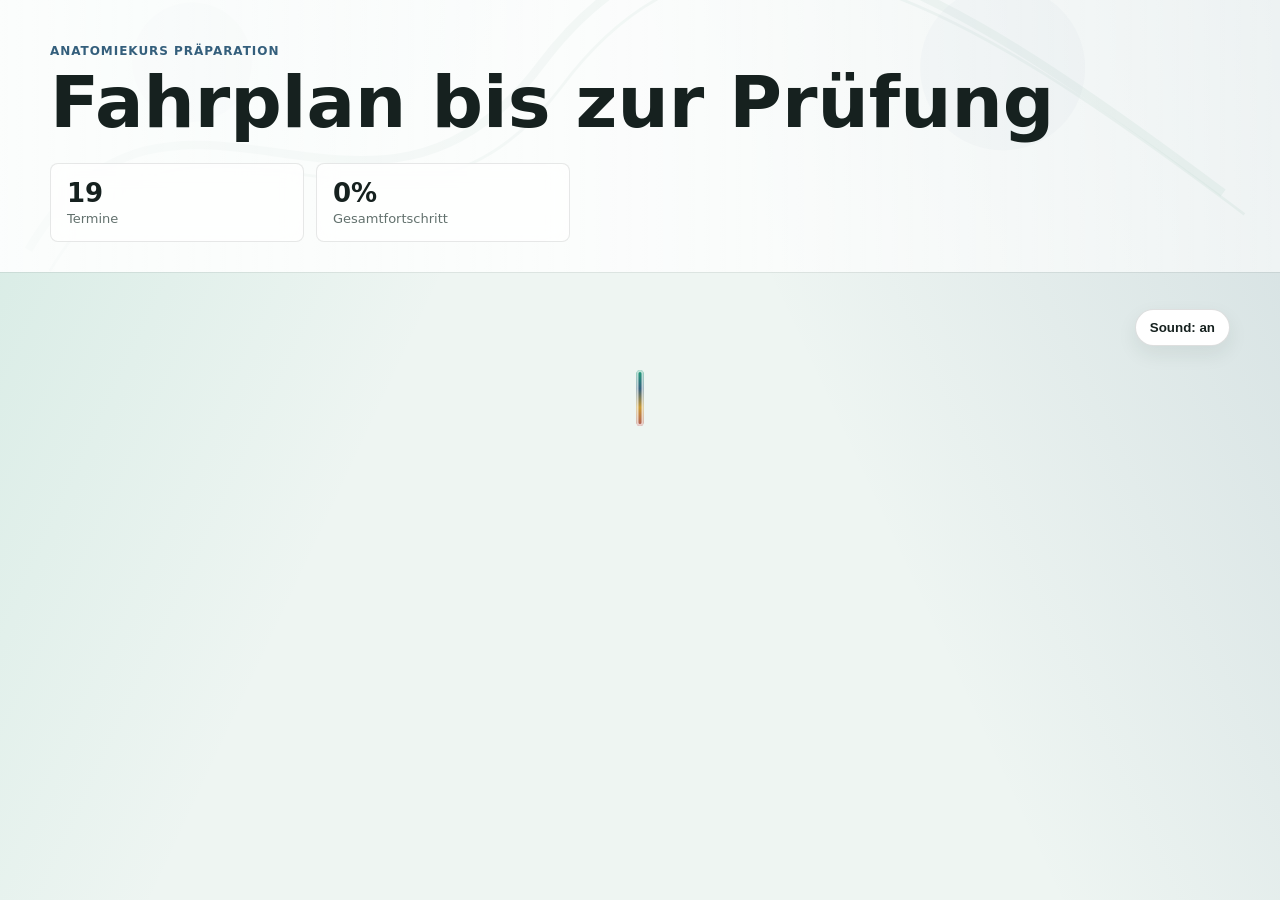
==== index.html @ c05c9cdc "Update index.html" ====
<!doctype html>
<html lang="de">
<head>
  <meta charset="utf-8">
  <meta name="viewport" content="width=device-width, initial-scale=1">
  <title>Anatomiekurs Präpmeister☠️ </title>
  <style>
    :root {
      --ink: #16211f;
      --muted: #62716d;
      --bg: #eef5f2;
      --panel: #ffffff;
      --line: #8fb8ab;
      --mint: #1f9f7a;
      --mint-2: #dff4ec;
      --blue: #345f7c;
      --gold: #c99a35;
      --red: #b15b55;
      --shadow: 0 22px 60px rgba(20, 45, 39, .16);
      --radius: 8px;
    }

    * { box-sizing: border-box; }
    body {
      margin: 0;
      font-family: Inter, ui-sans-serif, system-ui, -apple-system, BlinkMacSystemFont, "Segoe UI", sans-serif;
      color: var(--ink);
      background:
        linear-gradient(115deg, rgba(31,159,122,.12), transparent 34%),
        linear-gradient(245deg, rgba(52,95,124,.14), transparent 38%),
        var(--bg);
      min-height: 100vh;
    }

    .hero {
      position: relative;
      overflow: hidden;
      padding: 44px 20px 30px;
      border-bottom: 1px solid rgba(22,33,31,.08);
    }

    .hero::before {
      content: "";
      position: absolute;
      inset: 0;
      background:
        linear-gradient(90deg, rgba(255,255,255,.9), rgba(255,255,255,.58)),
        url("data:image/svg+xml,%3Csvg xmlns='http://www.w3.org/2000/svg' width='900' height='340' viewBox='0 0 900 340'%3E%3Cg fill='none' stroke='%238fb8ab' stroke-opacity='.38'%3E%3Cpath d='M20 250 C120 80 260 280 380 120 S660 60 860 210' stroke-width='6'/%3E%3Cpath d='M35 265 C135 95 275 295 395 135 S675 75 875 225' stroke-width='2'/%3E%3C/g%3E%3Cg fill='%23345f7c' fill-opacity='.08'%3E%3Ccircle cx='135' cy='118' r='42'/%3E%3Ccircle cx='705' cy='122' r='58'/%3E%3C/g%3E%3C/svg%3E") center/cover;
      z-index: -1;
    }

    .hero-inner, main { width: min(1180px, calc(100% - 34px)); margin: 0 auto; }
    .eyebrow { color: var(--blue); font-weight: 800; letter-spacing: .08em; text-transform: uppercase; font-size: 12px; }
    h1 { margin: 10px 0 10px; font-size: clamp(36px, 6vw, 72px); line-height: .96; letter-spacing: 0; }
    .subtitle { max-width: 760px; color: #42524e; font-size: 18px; line-height: 1.55; margin: 0; }

    .stats {
      display: grid;
      grid-template-columns: repeat(2, minmax(0, 1fr));
      gap: 12px;
      margin-top: 26px;
      max-width: 520px;
    }
    .stat {
      background: rgba(255,255,255,.72);
      border: 1px solid rgba(22,33,31,.1);
      padding: 14px 16px;
      border-radius: var(--radius);
      backdrop-filter: blur(10px);
    }
    .stat strong { display: block; font-size: 26px; }
    .stat span { color: var(--muted); font-size: 13px; }

    main { padding: 36px 0 80px; }
    .toolbar {
      display: flex;
      align-items: center;
      justify-content: flex-end;
      gap: 14px;
      margin-bottom: 24px;
    }
    .sound-toggle {
      border: 1px solid rgba(22,33,31,.14);
      background: #fff;
      color: var(--ink);
      border-radius: 999px;
      padding: 10px 14px;
      font-weight: 750;
      cursor: pointer;
      box-shadow: 0 8px 20px rgba(20,45,39,.08);
    }

    .timeline {
      position: relative;
      display: grid;
      grid-template-columns: 1fr 1fr;
      gap: 28px 76px;
      padding: 28px 0;
    }
    .timeline::before {
      content: "";
      position: absolute;
      top: 0;
      bottom: 0;
      left: 50%;
      width: 7px;
      transform: translateX(-50%);
      border-radius: 999px;
      background: linear-gradient(var(--mint), var(--blue), var(--gold), var(--red));
      box-shadow: inset 0 0 0 2px rgba(255,255,255,.7);
    }
    .card {
      position: relative;
      display: flex;
      flex-direction: column;
      border: 1px solid rgba(22,33,31,.1);
      background: rgba(255,255,255,.92);
      border-radius: var(--radius);
      padding: 18px;
      box-shadow: 0 14px 36px rgba(20,45,39,.1);
      cursor: pointer;
      transition: transform .25s ease, box-shadow .25s ease, border-color .25s ease;
      min-height: 184px;
      text-align: left;
      width: 100%;
      overflow-wrap: anywhere;
    }
    .card:nth-child(odd) { grid-column: 1; transform: translateY(8px); }
    .card:nth-child(even) { grid-column: 2; transform: translateY(36px); }
    .card:hover { transform: translateY(0) scale(1.015); box-shadow: var(--shadow); border-color: rgba(31,159,122,.45); }
    .card::after {
      content: "";
      position: absolute;
      top: 32px;
      width: 28px;
      height: 2px;
      background: rgba(22,33,31,.24);
    }
    .card:nth-child(odd)::after { right: -52px; }
    .card:nth-child(even)::after { left: -52px; }

    .progress-pill {
      position: absolute;
      top: -14px;
      right: 14px;
      background: #d9f7e8;
      color: #11684d;
      border: 1px solid rgba(31,159,122,.28);
      border-radius: 999px;
      padding: 7px 10px;
      font-size: 12px;
      font-weight: 850;
      box-shadow: 0 8px 22px rgba(31,159,122,.16);
    }
    .meta { display: flex; align-items: center; justify-content: space-between; gap: 10px; margin-bottom: 12px; }
    .badge {
      border-radius: 999px;
      padding: 6px 9px;
      font-size: 12px;
      font-weight: 850;
      background: var(--mint-2);
      color: #12684f;
    }
    .badge.Pruefung { background: #f7e5e2; color: #823d38; }
    .badge.Grundlagen { background: #e4edf4; color: #2c536d; }
    .date { color: var(--muted); font-weight: 750; font-size: 13px; text-align: right; }
    .card h3 { margin: 0 0 9px; font-size: 20px; line-height: 1.2; }
    .focus { color: #4d5d59; line-height: 1.45; margin: 0 0 14px; }
    .card .focus {
      display: -webkit-box;
      -webkit-line-clamp: 4;
      -webkit-box-orient: vertical;
      overflow: hidden;
    }
    .prep {
      border-left: 4px solid var(--gold);
      background: #fff8e8;
      padding: 10px 12px;
      border-radius: 0 var(--radius) var(--radius) 0;
      font-size: 14px;
      line-height: 1.4;
      margin-top: auto;
    }
    .card.Pruefung .prep { display: none; }
    .card.Pruefung { min-height: 140px; }

    .modal-backdrop {
      position: fixed;
      inset: 0;
      display: none;
      align-items: center;
      justify-content: center;
      padding: 18px;
      background: rgba(8, 18, 16, .52);
      backdrop-filter: blur(10px);
      z-index: 50;
    }
    .modal-backdrop.open { display: flex; }
    .modal {
      width: min(900px, 100%);
      max-height: min(86vh, 860px);
      overflow: auto;
      background: var(--panel);
      border-radius: 10px;
      box-shadow: 0 28px 90px rgba(0,0,0,.28);
      border: 1px solid rgba(255,255,255,.45);
      animation: rise .22s ease both;
    }
    @keyframes rise { from { opacity: 0; transform: translateY(12px) scale(.98); } to { opacity: 1; transform: none; } }
    .modal-head {
      position: sticky;
      top: 0;
      background: linear-gradient(135deg, #ffffff, #edf8f3);
      border-bottom: 1px solid rgba(22,33,31,.09);
      padding: 20px;
      z-index: 2;
    }
    .modal-title-row { display: flex; justify-content: space-between; align-items: flex-start; gap: 18px; }
    .modal h2 { margin: 6px 0 6px; font-size: 28px; }
    .close {
      border: 0;
      background: #17312b;
      color: #fff;
      border-radius: 999px;
      width: 38px;
      height: 38px;
      font-size: 24px;
      line-height: 1;
      cursor: pointer;
    }
    .bar { height: 10px; background: #dce8e3; border-radius: 999px; overflow: hidden; margin-top: 16px; }
    .bar > span { display: block; height: 100%; width: 0%; background: linear-gradient(90deg, var(--mint), #7bcf9a); transition: width .25s ease; }
    .modal-body { padding: 20px; display: grid; gap: 18px; }
    .section {
      border: 1px solid rgba(22,33,31,.09);
      border-radius: var(--radius);
      padding: 16px;
      background: #fff;
    }
    .section.highlight { background: #fff8e8; border-color: rgba(201,154,53,.34); }
    .section.exam-note { background: #f7e5e2; border-color: rgba(177,91,85,.28); }
    .section h3 { margin: 0 0 12px; font-size: 17px; }
    .todo { display: grid; gap: 10px; }
    label.check {
      display: grid;
      grid-template-columns: 22px 1fr;
      gap: 10px;
      align-items: start;
      line-height: 1.42;
      color: #2f3f3b;
    }
    input[type="checkbox"] { width: 18px; height: 18px; accent-color: var(--mint); margin-top: 2px; }
    label.check.done span { color: #7a8783; text-decoration: line-through; }

    .toast {
      position: fixed;
      left: 50%;
      bottom: 22px;
      transform: translateX(-50%) translateY(20px);
      opacity: 0;
      background: #17312b;
      color: #fff;
      padding: 12px 16px;
      border-radius: 999px;
      font-weight: 800;
      transition: opacity .2s ease, transform .2s ease;
      z-index: 80;
    }
    .toast.show { opacity: 1; transform: translateX(-50%); }

    @media (max-width: 780px) {
      .hero { padding: 30px 0 22px; }
      .hero-inner, main { width: min(100% - 24px, 1180px); }
      h1 { font-size: clamp(34px, 12vw, 48px); line-height: 1; }
      .stats { grid-template-columns: 1fr 1fr; gap: 8px; }
      .stat { padding: 12px; }
      .stat strong { font-size: 22px; }
      main { padding: 24px 0 56px; }
      .timeline { grid-template-columns: 1fr; gap: 16px; padding-left: 18px; }
      .timeline::before { left: 0; transform: none; }
      .card, .card:nth-child(odd), .card:nth-child(even) { grid-column: 1; transform: none; min-height: 0; padding: 16px; }
      .card:hover { transform: none; }
      .card::after { left: -25px !important; right: auto !important; width: 18px; }
      .meta { align-items: flex-start; }
      .badge { font-size: 11px; }
      .date { font-size: 12px; max-width: 132px; }
      .card h3 { font-size: 18px; }
      .focus, .prep { font-size: 14px; }
      .toolbar { align-items: flex-start; flex-direction: column; }
      .sound-toggle { align-self: flex-end; }
      .modal-backdrop { align-items: flex-end; padding: 0; }
      .modal { width: 100%; max-height: 92vh; border-radius: 12px 12px 0 0; }
      .modal-head { padding: 16px; }
      .modal h2 { font-size: 22px; }
      .modal-body { padding: 14px; }
      .section { padding: 14px; }
    }
    @media (max-width: 420px) {
      .stats { grid-template-columns: 1fr; }
      .progress-pill { top: -12px; right: 10px; }
    }
  </style>
</head>
<body>
  <header class="hero">
    <div class="hero-inner">
      <div class="eyebrow">Anatomiekurs Präparation</div>
      <h1>Fahrplan bis zur Prüfung</h1>
      <div class="stats">
        <div class="stat"><strong id="statSessions">19</strong><span>Termine</span></div>
        <div class="stat"><strong id="statProgress">0%</strong><span>Gesamtfortschritt</span></div>
      </div>
    </div>
  </header>

  <main>
    <div class="toolbar">
      <button class="sound-toggle" id="soundToggle" type="button">Sound: an</button>
    </div>
    <section class="timeline" id="timeline" aria-label="Präparationstermine"></section>
  </main>

  <div class="modal-backdrop" id="modalBackdrop" role="dialog" aria-modal="true" aria-labelledby="modalTitle">
    <article class="modal">
      <div class="modal-head">
        <div class="modal-title-row">
          <div>
            <div class="eyebrow" id="modalDate"></div>
            <h2 id="modalTitle"></h2>
            <p class="subtitle" id="modalFocus"></p>
          </div>
          <button class="close" id="closeModal" type="button" aria-label="Schließen">×</button>
        </div>
        <div class="bar" aria-label="Fortschritt"><span id="modalBar"></span></div>
      </div>
      <div class="modal-body" id="modalBody"></div>
    </article>
  </div>
  <div class="toast" id="toast">Fortschritt gespeichert</div>

  <script>
    const sessions = [
  {
    "id": "p1",
    "code": "P1",
    "date": "06.05.2026",
    "time": "",
    "topic": "Rueckblick: Einfuehrung, Knochen, Feuchtpraeparate",
    "kind": "Grundlagen",
    "focus": "P1 ist bereits gelaufen. Es wurden Grundlagen zu Anatomie, Terminologie, Knochen, Gelenktypen und Feuchtpraeparaten besprochen.",
    "prep": "Rueckblick: keine neuen Aufgaben fuer P1.",
    "research": [
      "In P1 wurden eine erste Einfuehrung in die Anatomie und anatomische Terminologie gegeben.",
      "Besprochen wurden Grundlagen zu Knochen, Gelenktypen und Feuchtpraeparaten.",
      "Ausserdem wurde in die Terminologie der Knochen eingefuehrt."
    ],
    "presentations": [
      "Keine neuen Vorbereitungsaufgaben: P1 dient nur als Rueckblick auf bereits besprochene Inhalte."
    ]
  },
  {
    "id": "p2",
    "code": "P2",
    "date": "13.05.2026",
    "time": "",
    "topic": "Terminologie, Knochen, Feuchtpraeparate",
    "kind": "Grundlagen",
    "focus": "Zentral ist die anatomische Terminologie als Arbeitssprache; daran werden Knochen, Knochenpunkte und Feuchtpraeparate erneut besprochen.",
    "prep": "In der Stunde besprechen: Arbeitsblatt aus der WhatsApp-Gruppe mit Schwerpunkt Terminologie.",
    "research": [
      "Arbeitsblatt aus der WhatsApp-Gruppe durcharbeiten und offene Terminologiefragen fuer die Stunde markieren.",
      "Wiederholen Sie die wichtigsten Lage- und Richtungsbezeichnungen: anterior/posterior, ventral/dorsal, medial/lateral, proximal/distal, kranial/kaudal, superficial/profund.",
      "Ordnen Sie Hauptebenen, Bewegungsachsen und typische Bewegungsbegriffe und formulieren Sie jeweils ein Beispiel am Koerper oder Praeparat.",
      "Erarbeiten Sie eine kurze Systematik, wie man eine unbekannte anatomische Struktur beschreibt: Name, Lage, Nachbarschaft, Funktion, Innervation, Gefaessversorgung."
    ],
    "presentations": [
      "Arbeitsblatt aus der WhatsApp-Gruppe in der Stunde besprechen: Begriffe klaeren, Beispiele sammeln, Unsicherheiten notieren.",
      "Eine unbekannte Struktur nach einem festen Schema terminologisch beschreiben.",
      "Kurzer Umgang mit Feuchtpraeparaten: Was sieht man direkt, was erschliesst man? (gemeinsam mit Tutor besprochen)"
    ]
  },
  {
    "id": "p3",
    "code": "P3",
    "date": "20.05.2026",
    "time": "",
    "topic": "Osteologie, Ossifikation, Gelenke",
    "kind": "Grundlagen",
    "focus": "Vertiefung der Osteologie und sinnvoller Uebergang zu Gelenken, Achsen, Bewegungen und ersten Muskelbegriffen.",
    "prep": "Eine Gelenkart mit Achsen und Bewegungen vorstellen.",
    "research": [
      "Beschreiben Sie den Aufbau eines Roehrenknochens mit Diaphyse, Metaphyse, Epiphyse, Kompakta, Spongiosa, Periost und Markraum.",
      "Vergleichen Sie Ersatzknochen und Deckknochen sowie enchondrale und desmale Ossifikation in Grundzuegen, stellen sie diese vor.",
      "Ordnen Sie Knorpeltypen, Gelenkknorpel und Knochenwachstum knapp ein,stellen sie diese vor.",
      "Wiederholen Sie Synarthrosen und Diarthrosen und grenzen Sie beide sauber voneinander ab.",
      "Erstellen Sie eine kurze Uebersicht der Gelenkarten mit Achsen, Freiheitsgraden und typischen Bewegungen.",
      "Beriten Sie ein Gelenk ihrer Wahl vor (echten Gelenk) : Notizen->  Gelenkflaechen, Art, Freiheitsgrade,Bewegungsmöglichkeiten, Gelenkknorpel, Kapsel, Baender, Hilfseinrichtungen...", 
    "presentations": [
     
     
      "Aufbau eines Roehrenknochens mit Kompakta, Spongiosa, Periost und Markraum erklaeren.",
      "Ersatzknochen, Deckknochen, enchondrale und desmale Ossifikation in Grundzuegen voneinander abgrenzen.",
      "Wichtige tastbare Knochenpunkte als Orientierungspunkte vorstellen (am Skelett zeigen, gegenseitige Vorstellung).",
      "Schema zur Muskelbeschreibung anwenden: Ursprung, Ansatz, Innervation, Funktion auf ihren muskel der wahl vorstellen ( Biceps , Pectoralis Major oder Levator Scapule )",
      "Hilfseinrichtungen von Sehnen und Muskeln an Beispielen erklaeren (in partnerarbeit wenn Skelett geeignet)."
       "Erarbeiten Sie die Begriffe Ursprung, Ansatz, Innervation, Funktion, Synergist und Antagonist anhand einer muskelgruppe ihrer wahl , und stellen sie diese einer anderen person vor",
      "Partnerübung Knochenanalyse: Ein Paar stellt einen ausgewaehlten Knochen am Skelett vor und zeigt Form, Abschnitte, Gelenkflaechen, tastbare Punkte und funktionelle Bedeutung.",
"Gelenk-Steckbrief in Partnerarbeit zu vortrag vorberiten: Gelenkflaechen, Gelenkart, Achsen, Freiheitsgrade, Bewegungen, Kapsel, Baender und Hilfseinrichtungen.",
"Bewegungsdemo am Partner: Ein Paar demonstriert an einem Gelenk die moeglichen Bewegungen und benennt jeweils Achse, Ebene und Bewegungsrichtung.",
      "Vrotrag: Ein Paar demonstriert ein Gelenk so wie sie es als Vortrag vorberitet haben.",
"Palpationsrunde Knochenpunkte: Studierende zeigen sich gegenseitig tastbare Knochenpunkte und nennen deren anatomische oder funktionelle Bedeutung.",
"Pruefer-Pruefling-Rolle: Eine Person fragt einen Knochen mit Knochenpunkten oder ein Gelenk mit Funktion und detaills ab, die andere antwortet strukturiert; danach Rollenwechsel.",
      "Klaeren Sie Hilfseinrichtungen von Muskeln und Sehnen: Sehne, Aponeurose, Retinaculum, Schleimbeutel, Sehnenscheide, Sesambein. - erarbeiten sie ein schaubild.",
            "(Gemeinsam als Gruppe) Schauen Sie sich Feuchtpraeparate an (Arm & Bein) , überlegen sie sich welche Strukturen sicher erkennbar sind und welche nur ueber Nachbarschaften erschlossen werden koennen.",
    ],
    ]
  },
  {
    "id": "p4",
    "code": "P4",
    "date": "08.06.2026",
    "time": "Montag, 08.06.2026, 16:00-18:00 Uhr",
    "topic": "Leicheninspektion, Beginn Hautpraeparation",
    "kind": "Praeparation",
    "focus": "Erste Orientierung am Koerperspender, Schichtenprinzip und Beginn der Hautpraeparation.",
    "prep": "Schichtenprinzip der Hautpraeparation vorstellen (am Koerperspender zeigen, wenn Praeparationsstand geeignet).",
    "research": [
      "Bereiten Sie eine respektvolle und strukturierte Leicheninspektion vor: Koerperregion, Lage, Seite, Oberflaechenmerkmale.",
      "Wiederholen Sie die Schichten von oberflaechlich nach tief: Haut, Subkutis, oberflaechliche Faszie, tiefe Faszie, Muskeln.",
      "Erarbeiten Sie, welche Strukturen bei der Hautpraeparation besonders geschont werden sollen: Hautnerven, oberflaechliche Venen, Lymphbahnen.",
      "Ordnen Sie Dermatome und wichtige Kenndermatome als Verbindung zwischen Oberflaeche und Nervensystem ein.",
      "Formulieren Sie, wie man einen Befund am Praeparat knapp und sauber beschreibt."
    ],
    "presentations": [
      "Schichtenprinzip der Hautpraeparation vorstellen (am Koerperspender zeigen, wenn Praeparationsstand geeignet).",
      "Epifasziale Leitungsbahnen: Was muss man suchen und schonen?",
      "Dermatom-Konzept kurz erklaeren."
    ]
  },
  {
    "id": "p5",
    "code": "P5",
    "date": "10.06.2026",
    "time": "",
    "topic": "Stamm: Ruecken, Brustwand, Bauchwand",
    "kind": "Praeparation",
    "focus": "Stammregionen schichtweise verstehen: Ruecken, Thoraxwand, Bauchwand und Mamma.",
    "prep": "Spinalnerv und Dermatome am Stamm erklaeren.",
    "research": [
      "Wiederholen Sie den Aufbau der Wirbelsaeule, die wichtigsten Baender und die Kopfgelenke.",
      "Erarbeiten Sie die autochthone Rueckenmuskulatur in Grundzuegen und grenzen Sie sie von eingewanderten Muskeln ab.",
      "Beschreiben Sie einen Spinalnerv mit Wurzel, Spinalganglion, Ramus dorsalis, Ramus ventralis und Dermatombezug.",
      "Ordnen Sie Thoraxwand, Interkostalraeume, A. und V. thoracica interna sowie Interkostalnerven ein.",
      "Bereiten Sie Bauchwand, Rectusscheide, Leistenkanal, Lymphabfluss und Mamma makroskopisch vor."
    ],
    "presentations": [
      "Spinalnerv und Dermatome am Stamm erklaeren.",
      "Schichten der Bauchwand und Rectusscheide vorstellen (am Koerperspender zeigen, wenn Praeparationsstand geeignet).",
      "Mamma: Blutversorgung und Lymphabfluss kurz vorstellen."
    ]
  },
  {
    "id": "p6",
    "code": "P6",
    "date": "15.06.2026",
    "time": "",
    "topic": "Hals I: Faszien und Orientierung",
    "kind": "Praeparation",
    "focus": "Topographische Halsorientierung, Faszienraeume und sichere Praeparationslogik.",
    "prep": "Fascia cervicalis und Halsraeume erklaeren.",
    "research": [
      "Teilen Sie den Hals grob in Regionen und Dreiecke ein und nutzen Sie den M. sternocleidomastoideus als Leitstruktur.",
      "Erarbeiten Sie die Fascia cervicalis mit Lamina superficialis, praetrachealis und praevertebralis.",
      "Beschreiben Sie die Vagina carotica und ihren Inhalt.",
      "Ordnen Sie infrahyale Muskulatur, tiefe Halsmuskeln und Skalenusgruppe topographisch ein.",
      "Klaeren Sie, welche Strukturen bei der Halspräparation besonders gefaehrdet oder schwer zu finden sind."
    ],
    "presentations": [
      "Fascia cervicalis und Halsraeume erklaeren.",
      "M. sternocleidomastoideus als topographische Leitstruktur vorstellen (am Koerperspender zeigen, wenn Praeparationsstand geeignet).",
      "Vagina carotica: Inhalt und Lagebeziehungen vorstellen."
    ]
  },
  {
    "id": "p7",
    "code": "P7",
    "date": "16.06.2026",
    "time": "",
    "topic": "Hals II: Muskeln und Nerven",
    "kind": "Praeparation",
    "focus": "Halsmuskeln immer mit Innervation, Funktion und topographischer Lage lernen.",
    "prep": "Plexus cervicalis mit wichtigsten Aesten vorstellen.",
    "research": [
      "Ordnen Sie die infrahyalen Muskeln mit Funktion und Innervation.",
      "Wiederholen Sie Mm. scaleni, Mm. longus colli/capitis und die kurzen vorderen Kopfmuskeln.",
      "Erarbeiten Sie N. accessorius mit Bezug zu M. sternocleidomastoideus und M. trapezius.",
      "Beschreiben Sie den Plexus cervicalis mit Hautnerven, Muskelästen, Ansa cervicalis und N. phrenicus.",
      "Klaeren Sie die Verbindung von N. hypoglossus zur Ansa cervicalis und den Ast zum M. thyrohyoideus."
    ],
    "presentations": [
      "Plexus cervicalis mit wichtigsten Aesten vorstellen.",
      "Ansa cervicalis und infrahyale Muskulatur erklaeren (am Koerperspender zeigen, wenn Praeparationsstand geeignet).",
      "N. accessorius und seine Zielmuskeln kurz darstellen."
    ]
  },
  {
    "id": "p8",
    "code": "P8",
    "date": "17.06.2026",
    "time": "",
    "topic": "Hals III: Gefaesse und Lymphabfluss",
    "kind": "Praeparation",
    "focus": "Arterien, Venen und Lymphabfluss des Halses topographisch zusammenfuehren.",
    "prep": "A. subclavia mit Hauptaesten vorstellen.",
    "research": [
      "Erarbeiten Sie A. subclavia und ihre wichtigen Aeste: A. vertebralis, A. thoracica interna, Truncus thyrocervicalis, Truncus costocervicalis.",
      "Ordnen Sie die A. carotis communis in die Vagina carotica und die Halsregionen ein.",
      "Wiederholen Sie V. jugularis interna und V. jugularis externa mit wichtigen Zufluessen.",
      "Beschreiben Sie Halslymphknoten und Lymphabfluss in Grundzuegen.",
      "Verknuepfen Sie Gefaesse, Nerven und Muskeln in einer gemeinsamen topographischen Skizze."
    ],
    "presentations": [
      "A. subclavia mit Hauptaesten vorstellen.",
      "V. jugularis interna/externa und wichtige Zufluesse erklaeren (am Koerperspender zeigen, wenn Praeparationsstand geeignet).",
      "Lymphabfluss am Hals kurz vorstellen."
    ]
  },
  {
    "id": "p9",
    "code": "P9",
    "date": "19.06.2026",
    "time": "",
    "topic": "Untere Extremitaet I: Becken und Huefte",
    "kind": "Praeparation",
    "focus": "Becken, Huefte und Plexus lumbosacralis als Einstieg in die untere Extremitaet.",
    "prep": "Hueftgelenk mit Baendern und Bewegungen vorstellen.",
    "research": [
      "Wiederholen Sie den knoechernen Beckenguertel mit Os coxae, Sacrum, Art. sacroiliaca und Symphysis pubis.",
      "Beschreiben Sie das Hueftgelenk mit Gelenkflaechen, Kapsel, Baendern, Achsen und Bewegungen.",
      "Erarbeiten Sie die innere Beckenmuskulatur und den M. iliopsoas mit Funktion und Innervation.",
      "Ordnen Sie Hautnerven, Dermatome und erste wichtige Aeste des Plexus lumbosacralis ein.",
      "Klaeren Sie tastbare Orientierungspunkte am Becken und proximalen Oberschenkel."
    ],
    "presentations": [
      "Hueftgelenk mit Baendern und Bewegungen vorstellen.",
      "Plexus lumbosacralis als Uebersicht erklaeren.",
      "M. iliopsoas und innere Beckenmuskulatur vorstellen (am Koerperspender zeigen, wenn Praeparationsstand geeignet)."
    ]
  },
  {
    "id": "p10",
    "code": "P10",
    "date": "22.06.2026",
    "time": "",
    "topic": "Untere Extremitaet II: Oberschenkel",
    "kind": "Praeparation",
    "focus": "Oberschenkel nach Kompartimenten, Muskeln und Leitungsbahnen strukturieren.",
    "prep": "Oberschenkelkompartimente mit Innervation vorstellen.",
    "research": [
      "Teilen Sie den Oberschenkel in ventrales, mediales und dorsales Kompartiment ein.",
      "Ordnen Sie die wichtigsten Muskelgruppen jeweils nach Funktion und Innervation.",
      "Erarbeiten Sie A. femoralis, V. femoralis, N. femoralis, N. obturatorius und N. ischiadicus topographisch.",
      "Beschreiben Sie Fascia lata, Tractus iliotibialis und wichtige Faszienlogen.",
      "Verbinden Sie Muskelgruppe, Nerv, Gefaessversorgung und Bewegung in kurzen Pruefungssaetzen."
    ],
    "presentations": [
      "Oberschenkelkompartimente mit Innervation vorstellen.",
      "Trigonum femorale und Leitungsbahnen erklaeren (am Koerperspender zeigen, wenn Praeparationsstand geeignet).",
      "N. ischiadicus im Verlauf kurz darstellen."
    ]
  },
  {
    "id": "p11",
    "code": "P11",
    "date": "24.06.2026",
    "time": "",
    "topic": "Untere Extremitaet III: Knie und Unterschenkel",
    "kind": "Praeparation",
    "focus": "Kniegelenk, Unterschenkelkompartimente und Leitungsbahnen.",
    "prep": "Kniegelenk mit Baendern und Menisken vorstellen.",
    "research": [
      "Wiederholen Sie das Kniegelenk mit Gelenkflaechen, Menisken, Kreuzbaendern, Kollateralbaendern und Bewegungen.",
      "Teilen Sie den Unterschenkel in Kompartimente ein und ordnen Sie Muskeln, Funktionen und Innervationen zu.",
      "Erarbeiten Sie die Gefaess- und Nervenverlaeufe um Kniekehle und Unterschenkel.",
      "Klaeren Sie tastbare Pulse und moegliche Unterbindungsorte.",
      "Formulieren Sie typische Pruefungsfragen zu Knie, Unterschenkel und Leitungsbahnen."
    ],
    "presentations": [
      "Kniegelenk mit Baendern und Menisken vorstellen.",
      "Unterschenkelkompartimente mit Innervation erklaeren.",
      "Fossa poplitea und Leitungsbahnen vorstellen (am Koerperspender zeigen, wenn Praeparationsstand geeignet)."
    ]
  },
  {
    "id": "p12",
    "code": "P12",
    "date": "26.06.2026",
    "time": "",
    "topic": "Untere Extremitaet IV: Fuss und Leitungsbahnen",
    "kind": "Praeparation",
    "focus": "Fuss, Fussgewoelbe, Sehnenscheiden und Gesamtuebersicht der unteren Extremitaet.",
    "prep": "Sprunggelenke und Fussgewoelbe vorstellen.",
    "research": [
      "Erarbeiten Sie knoechernen Fuss, oberes und unteres Sprunggelenk sowie wichtige Baender.",
      "Beschreiben Sie Fussgewoelbe und funktionelle Bedeutung der Fussmuskulatur.",
      "Ordnen Sie Sehnenscheiden, Retinacula und Schleimbeutel am Fuss ein.",
      "Wiederholen Sie Nerven, Gefaesse und Lymphabfluss vom Becken bis zum Fuss.",
      "Fassen Sie den Plexus lumbosacralis mit den wichtigsten Versorgungsgebieten zusammen."
    ],
    "presentations": [
      "Sprunggelenke und Fussgewoelbe vorstellen.",
      "Retinacula und Sehnenscheiden am Fuss erklaeren (am Koerperspender zeigen, wenn Praeparationsstand geeignet).",
      "Plexus lumbosacralis als Gesamtuebersicht praesentieren."
    ]
  },
  {
    "id": "p13",
    "code": "P13",
    "date": "29.06.2026",
    "time": "",
    "topic": "Obere Extremitaet I: Schulterguertel",
    "kind": "Praeparation",
    "focus": "Schulterguertel, Schultergelenk, Axilla und Verbindung zwischen Rumpf und Arm.",
    "prep": "Schultergelenk mit Stabilisierung und Bewegungen vorstellen.",
    "research": [
      "Wiederholen Sie knoechernen Schulterguertel, Schultergelenk und beteiligte Nebengelenke.",
      "Beschreiben Sie Baender, Kapsel, Bewegungen und Stabilisierung des Schultergelenks.",
      "Erarbeiten Sie Schulterguertelmuskeln und eingewanderte Rumpfmuskeln mit Innervation und Funktion.",
      "Ordnen Sie Axilla, Achselluecken und wichtige Leitungsbahnen als topographischen Raum ein.",
      "Klaeren Sie, welche Muskeln Schulterblatt, Clavicula, Humerus und Rumpf funktionell verbinden."
    ],
    "presentations": [
      "Schultergelenk mit Stabilisierung und Bewegungen vorstellen.",
      "Axilla und Achselluecken erklaeren (am Koerperspender zeigen, wenn Praeparationsstand geeignet).",
      "Schulterguertelmuskeln mit Innervation kurz darstellen."
    ]
  },
  {
    "id": "p14",
    "code": "P14",
    "date": "30.06.2026",
    "time": "",
    "topic": "Obere Extremitaet II: Oberarm und Ellenbeuge",
    "kind": "Praeparation",
    "focus": "Oberarmmuskulatur, Ellenbeuge und Plexus-brachialis-Bezug.",
    "prep": "Plexus brachialis als Schema vorstellen.",
    "research": [
      "Teilen Sie den Oberarm in ventrales und dorsales Kompartiment ein.",
      "Ordnen Sie Muskeln des Oberarms nach Funktion, Innervation und Gefaessversorgung.",
      "Erarbeiten Sie die Topographie der Ellenbeuge mit Sehnen, Gefaessen und Nerven.",
      "Wiederholen Sie den Plexus brachialis im Aufbau und leiten Sie wichtige Endaeste ab.",
      "Verbinden Sie die Leitungsbahnen der Axilla mit ihrem Verlauf in Oberarm und Ellenbeuge."
    ],
    "presentations": [
      "Plexus brachialis als Schema vorstellen.",
      "Ellenbeuge und Leitungsbahnen erklaeren (am Koerperspender zeigen, wenn Praeparationsstand geeignet).",
      "Oberarmkompartimente mit Innervation darstellen."
    ]
  },
  {
    "id": "p15",
    "code": "P15",
    "date": "01.07.2026",
    "time": "",
    "topic": "Obere Extremitaet III: Unterarm und Hand",
    "kind": "Praeparation",
    "focus": "Unterarm- und Handmuskulatur, Faszienlogen, Sehnen und sensible Versorgung.",
    "prep": "Unterarmlogen mit Hauptnerven vorstellen.",
    "research": [
      "Teilen Sie den Unterarm in Flexoren- und Extensorenloge ein und ordnen Sie Muskeln nach Funktion.",
      "Erarbeiten Sie Handmuskeln in Thenar, Hypothenar, Mittelhandmuskeln und kurze Handmuskeln.",
      "Beschreiben Sie Faszien, Septa, Retinacula, Sehnenscheiden und Schleimbeutel.",
      "Ordnen Sie sensible Versorgungsgebiete von N. medianus, N. ulnaris und N. radialis.",
      "Klaeren Sie typische Engstellen und klinisch wichtige topographische Punkte der Hand."
    ],
    "presentations": [
      "Unterarmlogen mit Hauptnerven vorstellen.",
      "N. medianus, N. ulnaris und N. radialis an der Hand vergleichen.",
      "Retinacula und Sehnenscheiden der Hand erklaeren (am Koerperspender zeigen, wenn Praeparationsstand geeignet)."
    ]
  },
  {
    "id": "p16",
    "code": "P16",
    "date": "03.07.2026",
    "time": "",
    "topic": "Obere Extremitaet IV: Leitungsbahnen und Topographie",
    "kind": "Praeparation",
    "focus": "Leitungsbahnen der oberen Extremitaet pruefungsnah zusammenfuehren.",
    "prep": "Plexus brachialis mit Endaesten und Ausfaellen vorstellen.",
    "research": [
      "Wiederholen Sie den Plexus brachialis von Wurzeln bis Endaesten.",
      "Ordnen Sie Verlauf und Versorgungsgebiete der grossen Armnerven.",
      "Erarbeiten Sie A. axillaris, A. brachialis, Unterarmarterien und wichtige Pulspunkte.",
      "Klaeren Sie Nervendruckpunkte, Engstellen und typische klinische Bezuege.",
      "Fassen Sie Axilla, Ellenbeuge und Hand als topographische Pruefungsorte zusammen."
    ],
    "presentations": [
      "Plexus brachialis mit Endaesten und Ausfaellen vorstellen.",
      "Pulspunkte und Unterbindungsorte der oberen Extremitaet erklaeren (am Koerperspender zeigen, wenn Praeparationsstand geeignet).",
      "Axilla bis Hand: Verlauf einer Leitungsbahn nachverfolgen."
    ]
  },
  {
    "id": "p17",
    "code": "P17",
    "date": "06.07.2026",
    "time": "",
    "topic": "Wiederholung Bewegungsapparat und Pruefungsvorbereitung",
    "kind": "Pruefung",
    "focus": "Gesamter Bewegungsapparat am Koerperspender, Tutor-Durchgang, offene Fragen und zwei Simulationspruefungen fuer Freiwillige.",
    "prep": "Tutor-Durchgang: gesamter Koerperspender mit Schwerpunkt Bewegungsapparat (am Koerperspender zeigen, wenn Praeparationsstand geeignet).",
    "research": [
      "Gehen Sie den Erwartungshorizont systematisch durch: Stamm, Hals, obere Extremitaet und untere Extremitaet.",
      "Notieren Sie konkrete Rueckfragen, die im Tutor-Durchgang am Koerperspender geklaert werden sollen.",
      "Wiederholen Sie die Pruefungslogik: Struktur erkennen, benennen, Lage beschreiben, Funktion nennen, Innervation und Gefaessversorgung ergaenzen.",
      "Suchen Sie gezielt Restluecken: Knochenpunkte, Gelenke, Muskeln, Faszien, Leitungsbahnen, Dermatome.",
      "Freiwillige fuer die Simulationspruefungen bereiten sich darauf vor, eine zufaellige Struktur pruefungsnah zu beschreiben."
    ],
    "presentations": [
      "Tutor-Durchgang: gesamter Koerperspender mit Schwerpunkt Bewegungsapparat (am Koerperspender zeigen, wenn Praeparationsstand geeignet).",
      "Simulationspruefung 1: freiwillige Person, pruefungsnahes Erkennen und Erklaeren einer Struktur (am Koerperspender zeigen, wenn Praeparationsstand geeignet).",
      "Simulationspruefung 2: freiwillige Person, zweite pruefungsnahe Kurzpruefung mit Rueckmeldung (am Koerperspender zeigen, wenn Praeparationsstand geeignet)."
    ]
  },
  {
    "id": "p18",
    "code": "P18",
    "date": "08.07.2026",
    "time": "",
    "topic": "Muendlich-praktische Pruefung 1, Bewegungsapparat",
    "kind": "Pruefung",
    "focus": "Echter Pruefungstermin.",
    "prep": "Echter Pruefungstermin.",
    "research": [],
    "presentations": []
  },
  {
    "id": "p19",
    "code": "P19",
    "date": "10.07.2026",
    "time": "",
    "topic": "Muendlich-praktische Pruefung 1, Bewegungsapparat",
    "kind": "Pruefung",
    "focus": "Echter Pruefungstermin.",
    "prep": "Echter Pruefungstermin.",
    "research": [],
    "presentations": []
  }
];
    const storageKey = "anatomiekurs-praeparation-progress-v1";
    let soundEnabled = true;
    let activeId = null;
    let state = {};
    try {
      state = JSON.parse(localStorage.getItem(storageKey) || "{}");
    } catch {
      state = {};
    }

    const $ = (sel) => document.querySelector(sel);
    const timeline = $("#timeline");
    const modalBackdrop = $("#modalBackdrop");
    const modalBody = $("#modalBody");
    const modalBar = $("#modalBar");

    function keyFor(id, type, index) { return `${id}:${type}:${index}`; }
    function allItems(session) {
      return [
        ...session.research.map((text, index) => ({ text, type: "research", index })),
        ...session.presentations.map((text, index) => ({ text, type: "presentation", index })),
      ];
    }
    function progress(session) {
      const items = allItems(session);
      if (!items.length) return null;
      const done = items.filter((item) => state[keyFor(session.id, item.type, item.index)]).length;
      return Math.round((done / items.length) * 100);
    }
    function save() {
      try {
        localStorage.setItem(storageKey, JSON.stringify(state));
      } catch {
        // Fortschritt bleibt in der aktuellen Sitzung erhalten, auch wenn der Browser lokales Speichern blockiert.
      }
    }

    function playTone(kind = "tap") {
      if (!soundEnabled) return;
      const AudioContext = window.AudioContext || window.webkitAudioContext;
      if (!AudioContext) return;
      const ctx = new AudioContext();
      const osc = ctx.createOscillator();
      const gain = ctx.createGain();
      osc.type = kind === "done" ? "triangle" : "sine";
      osc.frequency.value = kind === "done" ? 740 : 420;
      gain.gain.setValueAtTime(0.0001, ctx.currentTime);
      gain.gain.exponentialRampToValueAtTime(0.055, ctx.currentTime + 0.015);
      gain.gain.exponentialRampToValueAtTime(0.0001, ctx.currentTime + 0.16);
      osc.connect(gain);
      gain.connect(ctx.destination);
      osc.start();
      osc.stop(ctx.currentTime + 0.18);
    }

    function toast(text) {
      const el = $("#toast");
      el.textContent = text;
      el.classList.add("show");
      setTimeout(() => el.classList.remove("show"), 1100);
    }

    function renderTimeline() {
      timeline.innerHTML = "";
      sessions.forEach((session) => {
        const pct = progress(session);
        const card = document.createElement("button");
        card.className = `card ${session.kind}`;
        card.type = "button";
        card.innerHTML = `
          ${pct === null ? "" : `<span class="progress-pill">${pct}%</span>`}
          <div class="meta">
            <span class="badge ${session.kind}">${session.code} · ${session.kind}</span>
            <span class="date">${session.time ? escapeHtml(session.time) : session.date}</span>
          </div>
          <h3>${escapeHtml(session.topic)}</h3>
          <p class="focus">${escapeHtml(session.focus)}</p>
          <div class="prep"><strong>Besprechung/Präp:</strong> ${escapeHtml(session.prep)}</div>
        `;
        card.addEventListener("click", () => openModal(session.id));
        timeline.appendChild(card);
      });
      updateStats();
    }

    function escapeHtml(value) {
      return String(value).replace(/[&<>"']/g, (char) => ({ "&": "&amp;", "<": "&lt;", ">": "&gt;", '"': "&quot;", "'": "&#039;" }[char]));
    }

    function updateStats() {
      const all = sessions.flatMap(allItems);
      const done = sessions.flatMap((s) => allItems(s).map((item) => state[keyFor(s.id, item.type, item.index)])).filter(Boolean).length;
      $("#statSessions").textContent = sessions.length;
      $("#statProgress").textContent = all.length ? `${Math.round(done / all.length * 100)}%` : "0%";
    }

    function openModal(id) {
      const session = sessions.find((s) => s.id === id);
      if (!session) return;
      activeId = id;
      $("#modalDate").textContent = `${session.code} · ${session.date} · ${session.kind}`;
      $("#modalTitle").textContent = session.topic;
      $("#modalFocus").textContent = session.focus;
      renderModalBody(session);
      modalBackdrop.classList.add("open");
      playTone("tap");
    }

    function renderModalBody(session) {
      const pct = progress(session);
      modalBar.style.width = `${pct ?? 0}%`;
      if (allItems(session).length === 0) {
        modalBody.innerHTML = `
          <section class="section exam-note">
            <h3>Echter Prüfungstermin</h3>
            <p class="focus">Für diesen Tag sind keine To-do-Listen, keine Probeprüfungen und keine inhaltlichen Arbeitsaufträge vorgesehen.</p>
          </section>
        `;
        return;
      }
      modalBody.innerHTML = `
        <section class="section">
          <h3>Rechercheaufgaben und Vorbereitung</h3>
          <div class="todo">
            ${session.research.map((task, index) => checkboxHtml(session, "research", index, task)).join("")}
          </div>
        </section>
        <section class="section highlight">
          <h3>In der Stunde besprechen und ggf. zeigen</h3>
          <div class="todo">
            ${session.presentations.map((task, index) => checkboxHtml(session, "presentation", index, task)).join("")}
          </div>
        </section>
      `;
      modalBody.querySelectorAll("input[type=checkbox]").forEach((box) => {
        box.addEventListener("change", (event) => {
          state[event.target.dataset.key] = event.target.checked;
          if (!event.target.checked) delete state[event.target.dataset.key];
          event.target.closest("label").classList.toggle("done", event.target.checked);
          save();
          renderTimeline();
          renderModalBody(session);
          playTone(event.target.checked ? "done" : "tap");
          toast(event.target.checked ? "Abgehakt" : "Wieder offen");
        });
      });
    }

    function checkboxHtml(session, type, index, text) {
      const key = keyFor(session.id, type, index);
      const checked = state[key] ? "checked" : "";
      const done = state[key] ? " done" : "";
      return `<label class="check${done}"><input type="checkbox" data-key="${key}" ${checked}><span>${escapeHtml(text)}</span></label>`;
    }

    $("#closeModal").addEventListener("click", () => modalBackdrop.classList.remove("open"));
    modalBackdrop.addEventListener("click", (event) => {
      if (event.target === modalBackdrop) modalBackdrop.classList.remove("open");
    });
    document.addEventListener("keydown", (event) => {
      if (event.key === "Escape") modalBackdrop.classList.remove("open");
    });
    $("#soundToggle").addEventListener("click", () => {
      soundEnabled = !soundEnabled;
      $("#soundToggle").textContent = soundEnabled ? "Sound: an" : "Sound: aus";
      playTone("tap");
    });

    renderTimeline();
  </script>
</body>
</html>
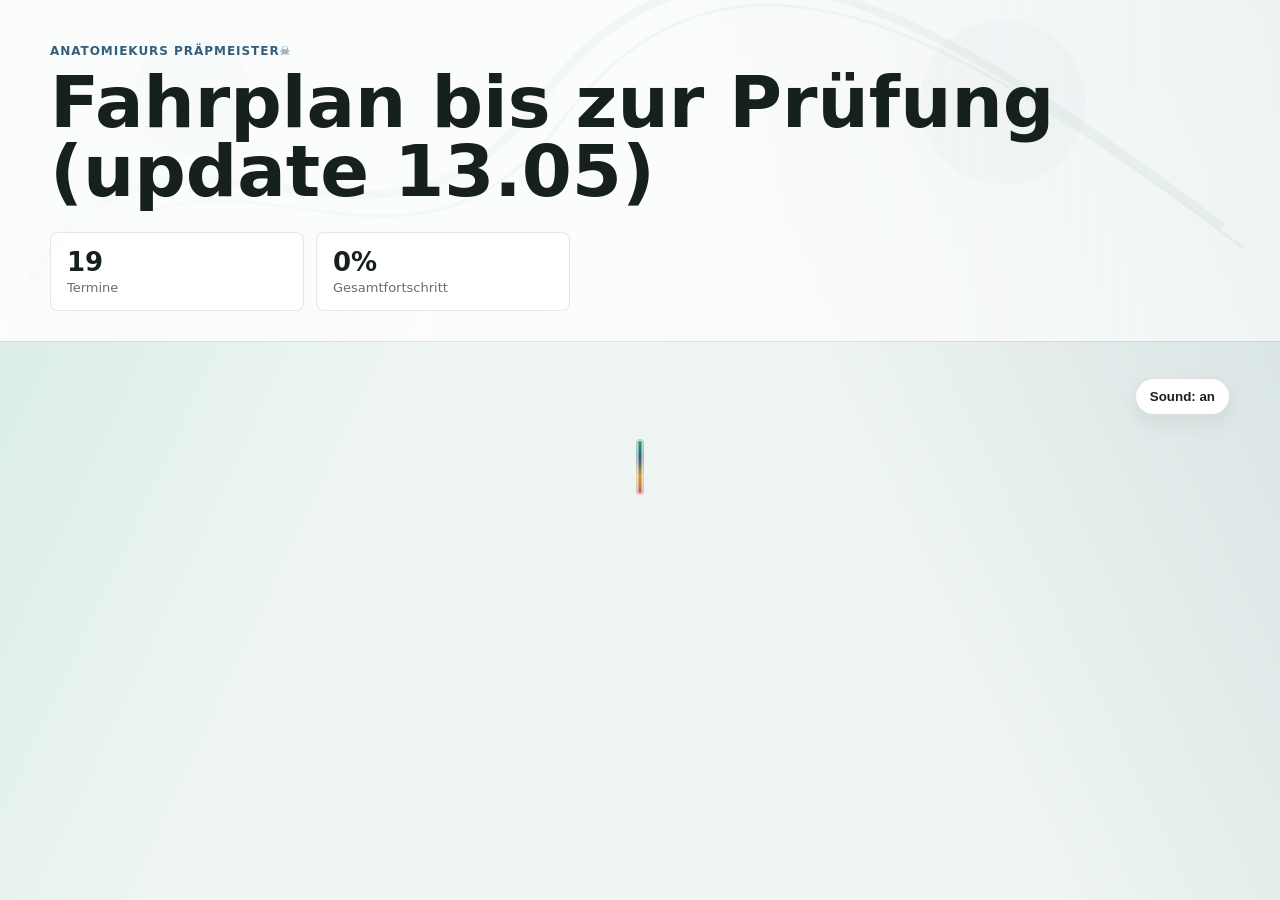
==== commit 55efc6ae: "Update index.html" ====
--- a/index.html
+++ b/index.html
@@ -304,8 +304,8 @@
 <body>
   <header class="hero">
     <div class="hero-inner">
-      <div class="eyebrow">Anatomiekurs Präparation</div>
-      <h1>Fahrplan bis zur Prüfung</h1>
+      <div class="eyebrow">Anatomiekurs Präpmeister☠️</div>
+      <h1>Fahrplan bis zur Prüfung (update 13.05) </h1>
       <div class="stats">
         <div class="stat"><strong id="statSessions">19</strong><span>Termine</span></div>
         <div class="stat"><strong id="statProgress">0%</strong><span>Gesamtfortschritt</span></div>
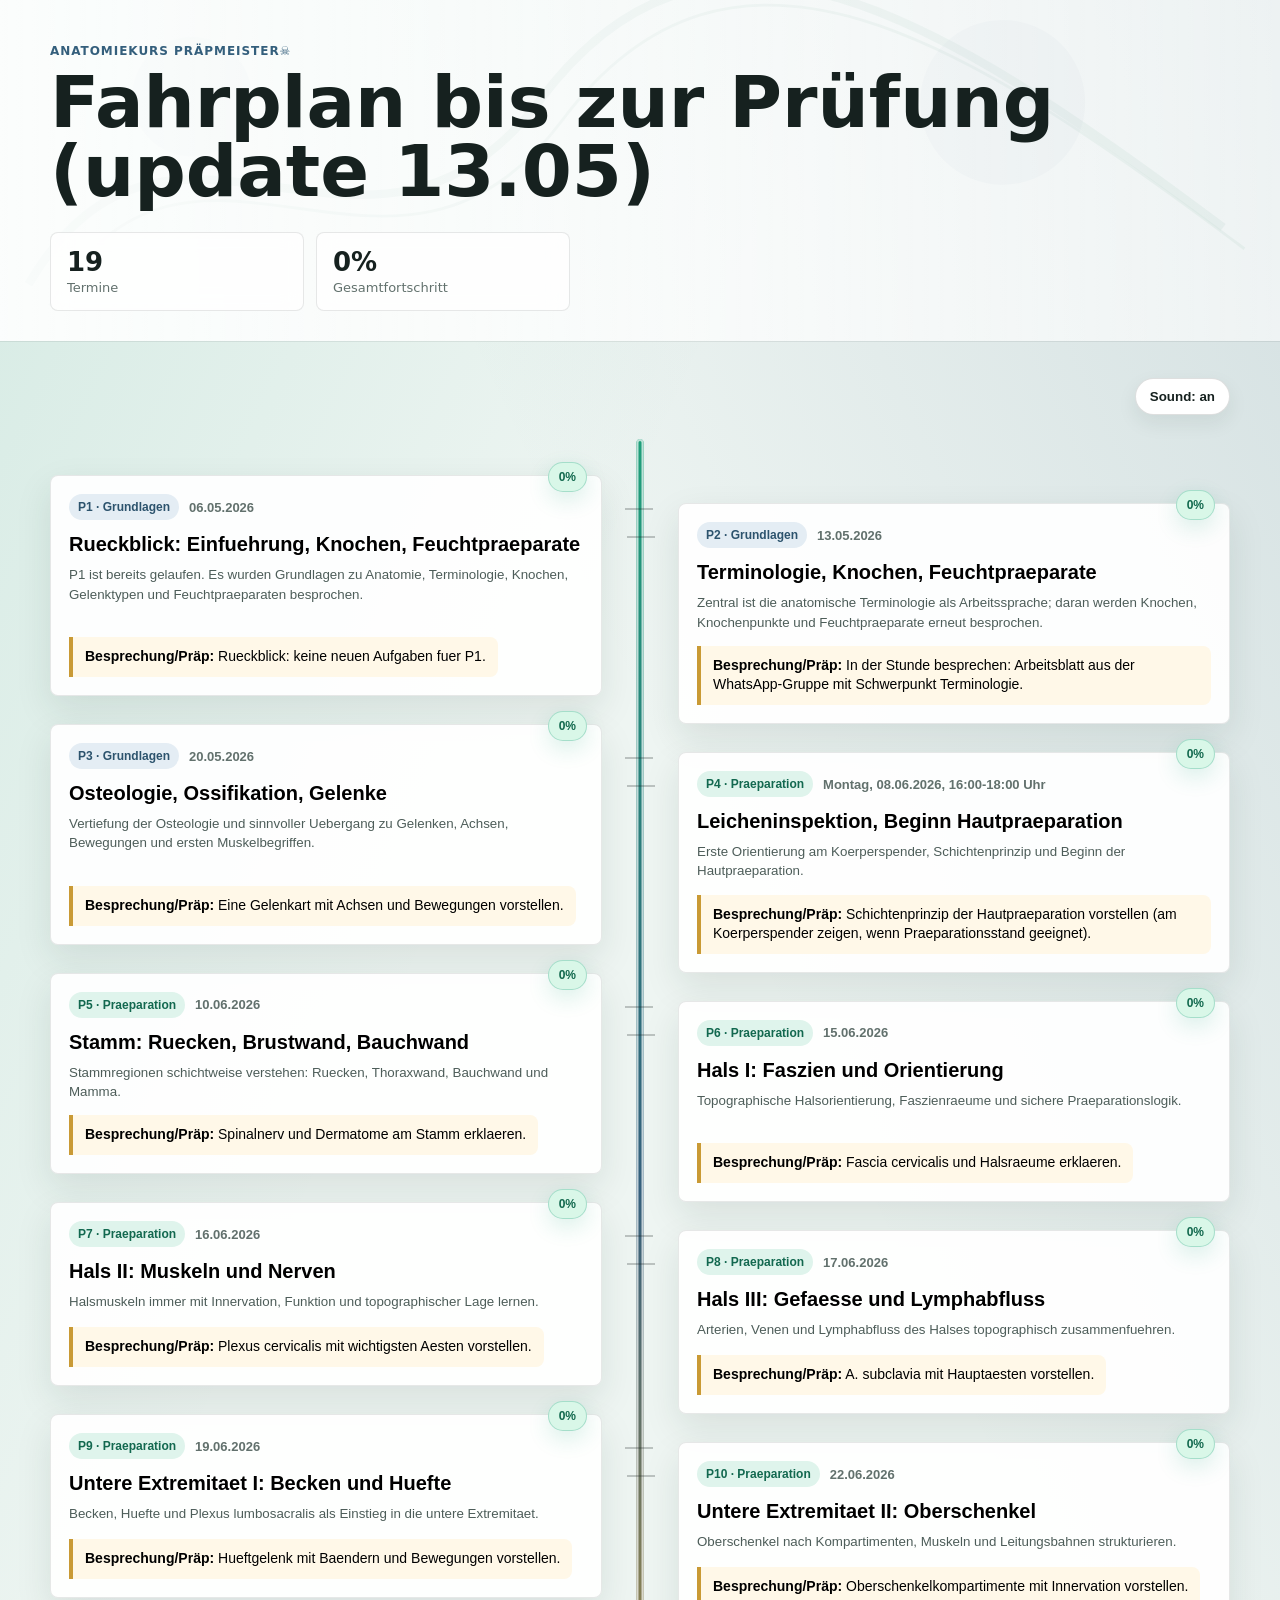
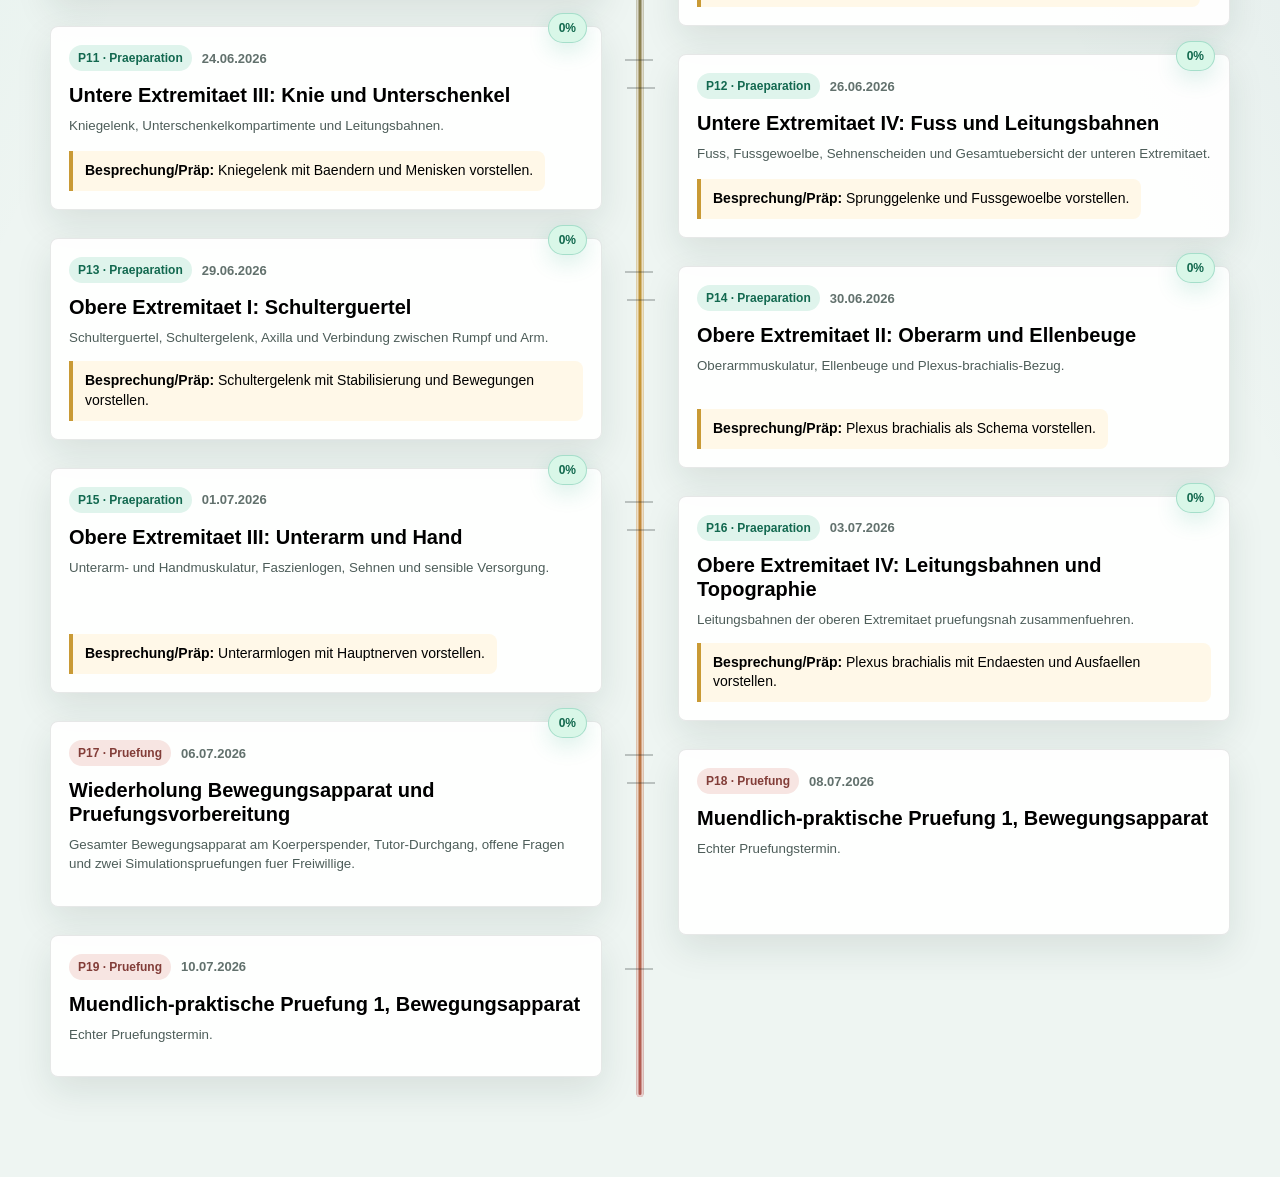
==== commit 16059844: "Update index.html" ====
--- a/index.html
+++ b/index.html
@@ -379,42 +379,40 @@
       "Kurzer Umgang mit Feuchtpraeparaten: Was sieht man direkt, was erschliesst man? (gemeinsam mit Tutor besprochen)"
     ]
   },
-  {
-    "id": "p3",
-    "code": "P3",
-    "date": "20.05.2026",
-    "time": "",
-    "topic": "Osteologie, Ossifikation, Gelenke",
-    "kind": "Grundlagen",
-    "focus": "Vertiefung der Osteologie und sinnvoller Uebergang zu Gelenken, Achsen, Bewegungen und ersten Muskelbegriffen.",
-    "prep": "Eine Gelenkart mit Achsen und Bewegungen vorstellen.",
-    "research": [
-      "Beschreiben Sie den Aufbau eines Roehrenknochens mit Diaphyse, Metaphyse, Epiphyse, Kompakta, Spongiosa, Periost und Markraum.",
-      "Vergleichen Sie Ersatzknochen und Deckknochen sowie enchondrale und desmale Ossifikation in Grundzuegen, stellen sie diese vor.",
-      "Ordnen Sie Knorpeltypen, Gelenkknorpel und Knochenwachstum knapp ein,stellen sie diese vor.",
-      "Wiederholen Sie Synarthrosen und Diarthrosen und grenzen Sie beide sauber voneinander ab.",
-      "Erstellen Sie eine kurze Uebersicht der Gelenkarten mit Achsen, Freiheitsgraden und typischen Bewegungen.",
-      "Beriten Sie ein Gelenk ihrer Wahl vor (echten Gelenk) : Notizen->  Gelenkflaechen, Art, Freiheitsgrade,Bewegungsmöglichkeiten, Gelenkknorpel, Kapsel, Baender, Hilfseinrichtungen...", 
-    "presentations": [
-     
-     
-      "Aufbau eines Roehrenknochens mit Kompakta, Spongiosa, Periost und Markraum erklaeren.",
-      "Ersatzknochen, Deckknochen, enchondrale und desmale Ossifikation in Grundzuegen voneinander abgrenzen.",
-      "Wichtige tastbare Knochenpunkte als Orientierungspunkte vorstellen (am Skelett zeigen, gegenseitige Vorstellung).",
-      "Schema zur Muskelbeschreibung anwenden: Ursprung, Ansatz, Innervation, Funktion auf ihren muskel der wahl vorstellen ( Biceps , Pectoralis Major oder Levator Scapule )",
-      "Hilfseinrichtungen von Sehnen und Muskeln an Beispielen erklaeren (in partnerarbeit wenn Skelett geeignet)."
-       "Erarbeiten Sie die Begriffe Ursprung, Ansatz, Innervation, Funktion, Synergist und Antagonist anhand einer muskelgruppe ihrer wahl , und stellen sie diese einer anderen person vor",
-      "Partnerübung Knochenanalyse: Ein Paar stellt einen ausgewaehlten Knochen am Skelett vor und zeigt Form, Abschnitte, Gelenkflaechen, tastbare Punkte und funktionelle Bedeutung.",
-"Gelenk-Steckbrief in Partnerarbeit zu vortrag vorberiten: Gelenkflaechen, Gelenkart, Achsen, Freiheitsgrade, Bewegungen, Kapsel, Baender und Hilfseinrichtungen.",
-"Bewegungsdemo am Partner: Ein Paar demonstriert an einem Gelenk die moeglichen Bewegungen und benennt jeweils Achse, Ebene und Bewegungsrichtung.",
-      "Vrotrag: Ein Paar demonstriert ein Gelenk so wie sie es als Vortrag vorberitet haben.",
-"Palpationsrunde Knochenpunkte: Studierende zeigen sich gegenseitig tastbare Knochenpunkte und nennen deren anatomische oder funktionelle Bedeutung.",
-"Pruefer-Pruefling-Rolle: Eine Person fragt einen Knochen mit Knochenpunkten oder ein Gelenk mit Funktion und detaills ab, die andere antwortet strukturiert; danach Rollenwechsel.",
-      "Klaeren Sie Hilfseinrichtungen von Muskeln und Sehnen: Sehne, Aponeurose, Retinaculum, Schleimbeutel, Sehnenscheide, Sesambein. - erarbeiten sie ein schaubild.",
-            "(Gemeinsam als Gruppe) Schauen Sie sich Feuchtpraeparate an (Arm & Bein) , überlegen sie sich welche Strukturen sicher erkennbar sind und welche nur ueber Nachbarschaften erschlossen werden koennen.",
-    ],
-    ]
-  },
+{
+  "id": "p3",
+  "code": "P3",
+  "date": "20.05.2026",
+  "time": "",
+  "topic": "Osteologie, Ossifikation, Gelenke",
+  "kind": "Grundlagen",
+  "focus": "Vertiefung der Osteologie und sinnvoller Uebergang zu Gelenken, Achsen, Bewegungen und ersten Muskelbegriffen.",
+  "prep": "Eine Gelenkart mit Achsen und Bewegungen vorstellen.",
+  "research": [
+    "Beschreiben Sie den Aufbau eines Roehrenknochens mit Diaphyse, Metaphyse, Epiphyse, Kompakta, Spongiosa, Periost und Markraum.",
+    "Vergleichen Sie Ersatzknochen und Deckknochen sowie enchondrale und desmale Ossifikation in Grundzuegen, stellen sie diese vor.",
+    "Ordnen Sie Knorpeltypen, Gelenkknorpel und Knochenwachstum knapp ein, stellen sie diese vor.",
+    "Wiederholen Sie Synarthrosen und Diarthrosen und grenzen Sie beide sauber voneinander ab.",
+    "Erstellen Sie eine kurze Uebersicht der Gelenkarten mit Achsen, Freiheitsgraden und typischen Bewegungen.",
+    "Bereiten Sie ein Gelenk Ihrer Wahl vor: Gelenkflaechen, Art, Freiheitsgrade, Bewegungsmoeglichkeiten, Gelenkknorpel, Kapsel, Baender und Hilfseinrichtungen."
+  ],
+  "presentations": [
+    "Aufbau eines Roehrenknochens mit Kompakta, Spongiosa, Periost und Markraum erklaeren.",
+    "Ersatzknochen, Deckknochen, enchondrale und desmale Ossifikation in Grundzuegen voneinander abgrenzen.",
+    "Wichtige tastbare Knochenpunkte als Orientierungspunkte vorstellen: am Skelett zeigen und gegenseitig vorstellen.",
+    "Schema zur Muskelbeschreibung anwenden: Ursprung, Ansatz, Innervation und Funktion an einem Muskel der Wahl vorstellen, zum Beispiel Biceps brachii, Pectoralis major oder Levator scapulae.",
+    "Hilfseinrichtungen von Sehnen und Muskeln an Beispielen erklaeren, in Partnerarbeit, wenn das Skelett geeignet ist.",
+    "Erarbeiten Sie die Begriffe Ursprung, Ansatz, Innervation, Funktion, Synergist und Antagonist anhand einer Muskelgruppe Ihrer Wahl und stellen Sie diese einer anderen Person vor.",
+    "Partneruebung Knochenanalyse: Ein Paar stellt einen ausgewaehlten Knochen am Skelett vor und zeigt Form, Abschnitte, Gelenkflaechen, tastbare Punkte und funktionelle Bedeutung.",
+    "Gelenk-Steckbrief in Partnerarbeit zum Vortrag vorbereiten: Gelenkflaechen, Gelenkart, Achsen, Freiheitsgrade, Bewegungen, Kapsel, Baender und Hilfseinrichtungen.",
+    "Bewegungsdemo am Partner: Ein Paar demonstriert an einem Gelenk die moeglichen Bewegungen und benennt jeweils Achse, Ebene und Bewegungsrichtung.",
+    "Vortrag: Ein Paar demonstriert ein Gelenk so, wie es als Vortrag vorbereitet wurde.",
+    "Palpationsrunde Knochenpunkte: Studierende zeigen sich gegenseitig tastbare Knochenpunkte und nennen deren anatomische oder funktionelle Bedeutung.",
+    "Pruefer-Pruefling-Rolle: Eine Person fragt einen Knochen mit Knochenpunkten oder ein Gelenk mit Funktion und Details ab, die andere antwortet strukturiert; danach Rollenwechsel.",
+    "Klaeren Sie Hilfseinrichtungen von Muskeln und Sehnen: Sehne, Aponeurose, Retinaculum, Schleimbeutel, Sehnenscheide, Sesambein. Erarbeiten Sie dazu ein Schaubild.",
+    "Gemeinsam als Gruppe: Schauen Sie sich Feuchtpraeparate an Arm und Bein an. Ueberlegen Sie, welche Strukturen sicher erkennbar sind und welche nur ueber Nachbarschaften erschlossen werden koennen."
+  ]
+},
   {
     "id": "p4",
     "code": "P4",
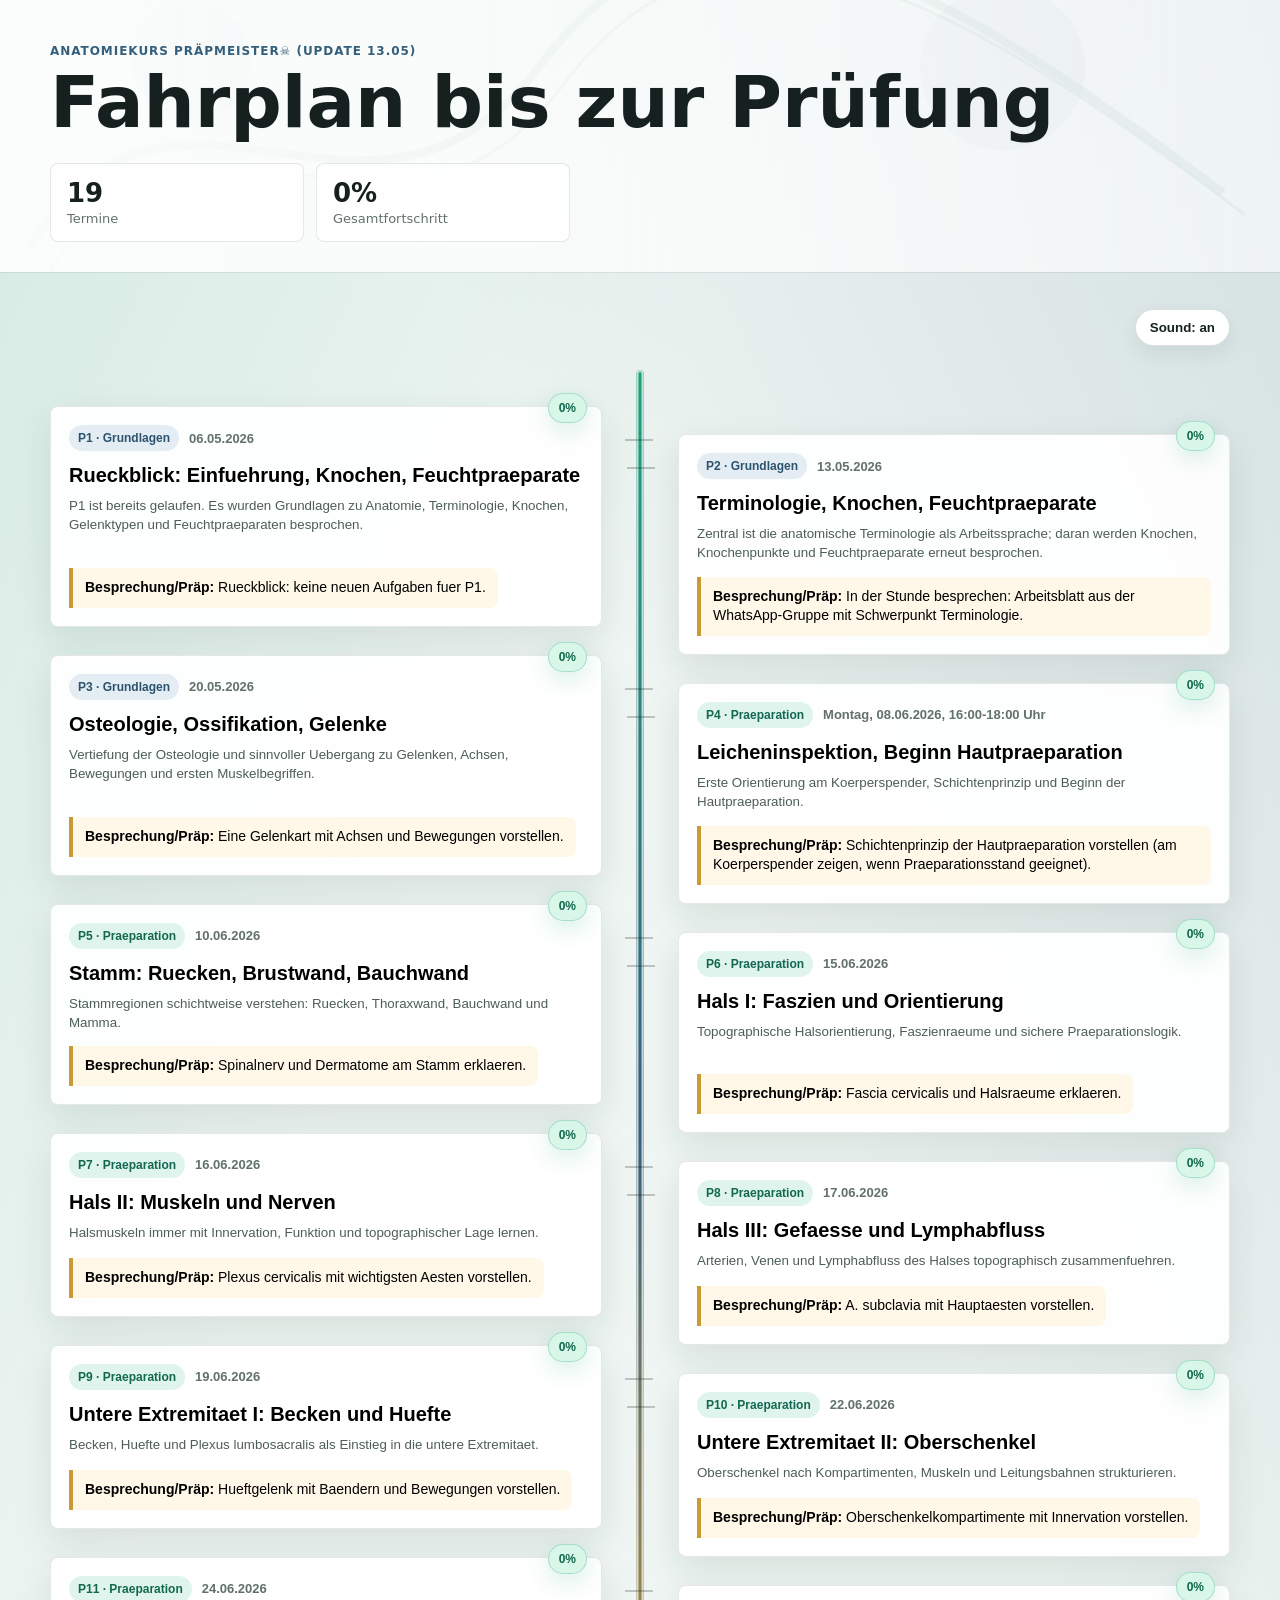
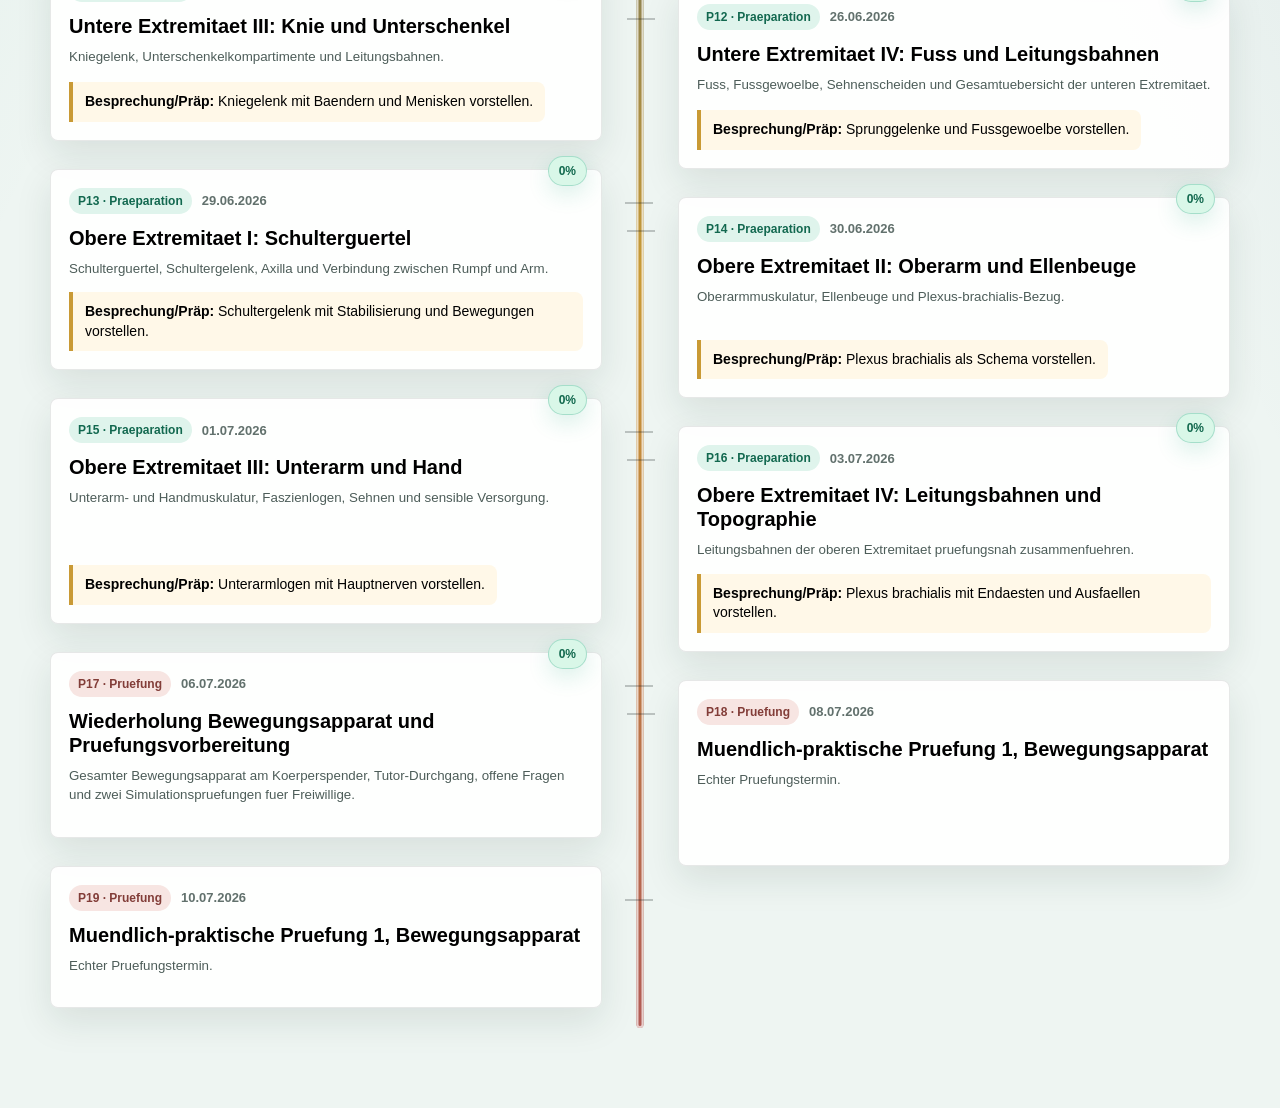
==== commit 6e30914f: "Update index.html" ====
--- a/index.html
+++ b/index.html
@@ -304,8 +304,8 @@
 <body>
   <header class="hero">
     <div class="hero-inner">
-      <div class="eyebrow">Anatomiekurs Präpmeister☠️</div>
-      <h1>Fahrplan bis zur Prüfung (update 13.05) </h1>
+      <div class="eyebrow">Anatomiekurs Präpmeister☠️ (update 13.05) </div>
+      <h1>Fahrplan bis zur Prüfung  </h1>
       <div class="stats">
         <div class="stat"><strong id="statSessions">19</strong><span>Termine</span></div>
         <div class="stat"><strong id="statProgress">0%</strong><span>Gesamtfortschritt</span></div>
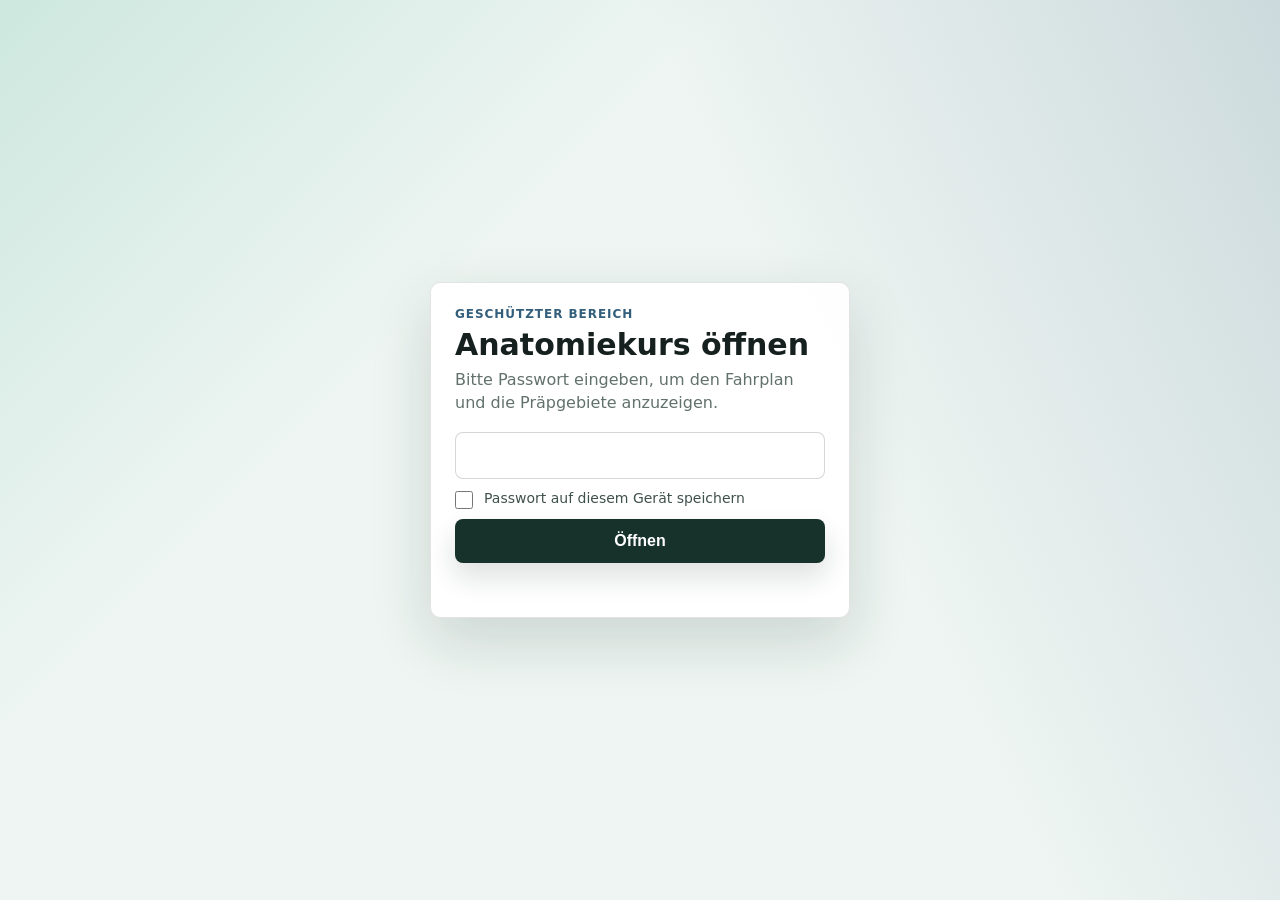
==== commit bf519370: "Update index.html" ====
--- a/index.html
+++ b/index.html
@@ -3,7 +3,7 @@
 <head>
   <meta charset="utf-8">
   <meta name="viewport" content="width=device-width, initial-scale=1">
-  <title>Anatomiekurs Präpmeister☠️ </title>
+  <title>Anatomiekurs Präparation</title>
   <style>
     :root {
       --ink: #16211f;
@@ -39,6 +39,262 @@
       border-bottom: 1px solid rgba(22,33,31,.08);
     }
 
+    .home-menu-button {
+      position: absolute;
+      top: 22px;
+      right: max(20px, calc((100vw - 1180px) / 2));
+      z-index: 3;
+      width: 48px;
+      height: 48px;
+      display: grid;
+      place-items: center;
+      border: 1px solid rgba(22,33,31,.13);
+      border-radius: 50%;
+      color: #17312b;
+      background: rgba(255,255,255,.84);
+      box-shadow: 0 10px 26px rgba(20,45,39,.12);
+      backdrop-filter: blur(10px);
+      cursor: pointer;
+      transition: transform .22s ease, background .22s ease, box-shadow .22s ease;
+    }
+    .home-menu-button svg { width: 24px; transition: transform .22s ease; }
+    .home-menu-button:hover,
+    .home-menu-button:focus-visible { transform: translateY(-3px); background: #fff; box-shadow: 0 16px 30px rgba(20,45,39,.18); }
+    .home-menu-button:hover svg { transform: scale(1.12) rotate(-4deg); }
+
+    .learning-overlay {
+      position: fixed;
+      inset: 0;
+      z-index: 100;
+      display: none;
+      overflow-y: auto;
+      background:
+        linear-gradient(135deg, rgba(31,159,122,.14), transparent 36%),
+        linear-gradient(245deg, rgba(52,95,124,.16), transparent 42%),
+        #eef5f2;
+    }
+    .learning-overlay.open { display: block; animation: overlayIn .22s ease both; }
+    @keyframes overlayIn { from { opacity: 0; } to { opacity: 1; } }
+    .learning-shell { width: min(1080px, calc(100% - 34px)); margin: 0 auto; padding: 22px 0 60px; }
+    .learning-topbar {
+      position: sticky;
+      top: 0;
+      z-index: 4;
+      display: flex;
+      align-items: center;
+      justify-content: space-between;
+      gap: 14px;
+      margin-bottom: 28px;
+      padding: 10px 0;
+      background: rgba(238,245,242,.88);
+      backdrop-filter: blur(14px);
+    }
+    .back-button {
+      display: inline-flex;
+      align-items: center;
+      gap: 8px;
+      border: 1px solid rgba(22,33,31,.13);
+      border-radius: 999px;
+      padding: 10px 15px;
+      background: #fff;
+      color: var(--ink);
+      font: inherit;
+      font-weight: 850;
+      cursor: pointer;
+      box-shadow: 0 8px 20px rgba(20,45,39,.08);
+    }
+    .learning-page { display: none; }
+    .learning-page.active { display: block; animation: rise .22s ease both; }
+    .learning-page h2 { margin: 8px 0 10px; font-size: clamp(30px, 6vw, 58px); line-height: 1; }
+    .learning-intro { color: #42524e; font-size: 17px; line-height: 1.55; max-width: 780px; }
+    .menu-grid { display: grid; grid-template-columns: repeat(4, 1fr); gap: 16px; margin-top: 30px; }
+    .menu-tile {
+      min-height: 220px;
+      display: flex;
+      flex-direction: column;
+      justify-content: space-between;
+      gap: 24px;
+      border: 1px solid rgba(22,33,31,.1);
+      border-radius: 12px;
+      padding: 22px;
+      background: rgba(255,255,255,.9);
+      color: var(--ink);
+      text-align: left;
+      cursor: pointer;
+      box-shadow: 0 14px 36px rgba(20,45,39,.1);
+      transition: transform .22s ease, box-shadow .22s ease, border-color .22s ease;
+    }
+    .menu-tile:hover { transform: translateY(-5px); box-shadow: var(--shadow); border-color: rgba(31,159,122,.42); }
+    .menu-icon { width: 46px; height: 46px; display: grid; place-items: center; border-radius: 12px; background: var(--mint-2); font-size: 23px; }
+    .menu-tile h3 { margin: 0 0 8px; font-size: 23px; }
+    .menu-tile p { margin: 0; color: var(--muted); line-height: 1.45; }
+    .expectation-panel, .checklist-group {
+      margin-top: 22px;
+      border: 1px solid rgba(22,33,31,.1);
+      border-radius: 12px;
+      padding: 22px;
+      background: rgba(255,255,255,.92);
+      box-shadow: 0 14px 36px rgba(20,45,39,.08);
+    }
+    .checklist-tools { display: flex; gap: 12px; flex-wrap: wrap; align-items: center; margin: 22px 0; }
+    .checklist-tools input {
+      flex: 1 1 260px;
+      min-width: 0;
+      border: 1px solid rgba(22,33,31,.16);
+      border-radius: 999px;
+      padding: 12px 16px;
+      font: inherit;
+      background: #fff;
+    }
+    .checklist-progress { font-weight: 850; color: var(--blue); }
+    .checklist-group h3 { margin: 0 0 14px; font-size: 22px; }
+    .checklist-group h4 { margin: 18px 0 9px; color: var(--blue); }
+    .checklist-items { display: grid; gap: 9px; }
+    .checklist-note { margin-top: 22px; padding: 16px; border-left: 4px solid var(--gold); background: #fff8e8; line-height: 1.5; }
+    .flashcard-tools { display: flex; align-items: center; justify-content: space-between; gap: 14px; margin: 22px 0; }
+    .flashcard-grid { display: grid; grid-template-columns: repeat(3, minmax(0, 1fr)); gap: 16px; perspective: 1000px; }
+    .flashcard { min-height: 250px; border: 0; padding: 0; background: transparent; cursor: pointer; perspective: 1000px; text-align: left; }
+    .flashcard-inner { position: relative; display: block; width: 100%; height: 100%; min-height: 250px; transition: transform .55s cubic-bezier(.2,.7,.2,1); transform-style: preserve-3d; }
+    .flashcard.flipped .flashcard-inner { transform: rotateY(180deg); }
+    .flashcard-face {
+      position: absolute;
+      inset: 0;
+      display: flex;
+      flex-direction: column;
+      justify-content: space-between;
+      border: 1px solid rgba(22,33,31,.1);
+      border-radius: 12px;
+      padding: 20px;
+      background: #fff;
+      box-shadow: 0 14px 32px rgba(20,45,39,.1);
+      backface-visibility: hidden;
+      overflow: auto;
+    }
+    .flashcard-back { transform: rotateY(180deg); background: linear-gradient(145deg, #17312b, #285e51); color: #fff; }
+    .flashcard-face h3 { margin: 8px 0; font-size: 21px; }
+    .flashcard-face ul { margin: 8px 0 0; padding-left: 18px; line-height: 1.45; }
+    .flip-hint { color: var(--muted); font-size: 12px; font-weight: 800; }
+    .flashcard-back .flip-hint { color: rgba(255,255,255,.7); }
+    .simulation-picker {
+      display: grid;
+      grid-template-columns: repeat(3, minmax(0, 1fr));
+      gap: 14px;
+      margin-top: 24px;
+    }
+    .simulation-card {
+      min-height: 132px;
+      border: 1px solid rgba(22,33,31,.1);
+      border-radius: 12px;
+      padding: 18px;
+      background: rgba(255,255,255,.92);
+      color: var(--ink);
+      text-align: left;
+      cursor: pointer;
+      box-shadow: 0 12px 30px rgba(20,45,39,.09);
+      transition: transform .22s ease, box-shadow .22s ease, border-color .22s ease;
+    }
+    .simulation-card:hover {
+      transform: translateY(-4px);
+      border-color: rgba(31,159,122,.42);
+      box-shadow: var(--shadow);
+    }
+    .simulation-card h3 { margin: 8px 0 6px; font-size: 22px; }
+    .simulation-card p { margin: 0; color: var(--muted); line-height: 1.42; }
+    .simulation-stage {
+      display: none;
+      margin-top: 22px;
+      border: 1px solid rgba(22,33,31,.1);
+      border-radius: 12px;
+      padding: 22px;
+      background: rgba(255,255,255,.94);
+      box-shadow: 0 14px 36px rgba(20,45,39,.08);
+    }
+    .simulation-stage.active { display: block; animation: rise .22s ease both; }
+    .simulation-head {
+      display: flex;
+      align-items: flex-start;
+      justify-content: space-between;
+      gap: 14px;
+      margin-bottom: 16px;
+    }
+    .simulation-head h3 { margin: 4px 0 0; font-size: clamp(24px, 4vw, 36px); line-height: 1.05; }
+    .simulation-progress {
+      flex: 0 0 auto;
+      border-radius: 999px;
+      padding: 8px 11px;
+      background: #e5f1f8;
+      color: var(--blue);
+      font-size: 13px;
+      font-weight: 850;
+    }
+    .simulation-question {
+      margin: 0 0 16px;
+      padding: 18px;
+      border-left: 5px solid var(--mint);
+      border-radius: 0 var(--radius) var(--radius) 0;
+      background: #f3fbf7;
+      font-size: clamp(20px, 3vw, 29px);
+      line-height: 1.22;
+      font-weight: 850;
+    }
+    .simulation-answer {
+      width: 100%;
+      min-height: 150px;
+      resize: vertical;
+      border: 1px solid rgba(22,33,31,.16);
+      border-radius: var(--radius);
+      padding: 14px;
+      background: #fff;
+      color: var(--ink);
+      font: inherit;
+      line-height: 1.45;
+    }
+    .simulation-actions {
+      display: flex;
+      flex-wrap: wrap;
+      gap: 10px;
+      margin-top: 14px;
+    }
+    .simulation-actions button {
+      border: 1px solid rgba(22,33,31,.14);
+      border-radius: 999px;
+      padding: 10px 15px;
+      background: #fff;
+      color: var(--ink);
+      font: inherit;
+      font-weight: 850;
+      cursor: pointer;
+      box-shadow: 0 8px 20px rgba(20,45,39,.08);
+    }
+    .simulation-actions .primary {
+      border-color: transparent;
+      background: #17312b;
+      color: #fff;
+    }
+    .simulation-answer-key {
+      display: none;
+      margin-top: 18px;
+      padding: 16px;
+      border-radius: var(--radius);
+      border: 1px solid rgba(52,95,124,.18);
+      background: #f3f8fb;
+      color: #243733;
+      line-height: 1.5;
+    }
+    .simulation-answer-key.revealed { display: block; }
+    .simulation-answer-key h4 { margin: 0 0 8px; font-size: 16px; color: var(--blue); }
+    .simulation-done {
+      display: none;
+      margin-top: 18px;
+      padding: 18px;
+      border-radius: var(--radius);
+      background: #fff8e8;
+      border: 1px solid rgba(201,154,53,.32);
+      font-weight: 850;
+      color: #4d3920;
+    }
+    .simulation-done.show { display: block; }
+
     .hero::before {
       content: "";
       position: absolute;
@@ -88,6 +344,373 @@
       font-weight: 750;
       cursor: pointer;
       box-shadow: 0 8px 20px rgba(20,45,39,.08);
+    }
+
+    body.locked .hero,
+    body.locked main {
+      display: none;
+    }
+    .auth-screen {
+      position: fixed;
+      inset: 0;
+      display: none;
+      place-items: center;
+      padding: 22px;
+      background:
+        linear-gradient(135deg, rgba(31,159,122,.16), transparent 34%),
+        linear-gradient(245deg, rgba(52,95,124,.18), transparent 38%),
+        #eef5f2;
+      z-index: 120;
+    }
+    body.locked .auth-screen { display: grid; }
+    .auth-card {
+      width: min(420px, 100%);
+      background: rgba(255,255,255,.92);
+      border: 1px solid rgba(22,33,31,.12);
+      border-radius: 10px;
+      box-shadow: var(--shadow);
+      padding: 24px;
+    }
+    .auth-card h2 { margin: 8px 0 8px; font-size: 30px; line-height: 1.05; }
+    .auth-card p { margin: 0 0 18px; color: var(--muted); line-height: 1.45; }
+    .auth-row { display: grid; gap: 10px; }
+    .auth-row input {
+      width: 100%;
+      border: 1px solid rgba(22,33,31,.18);
+      border-radius: var(--radius);
+      padding: 13px 14px;
+      font: inherit;
+      color: var(--ink);
+      background: #fff;
+    }
+    .auth-row button,
+    .prep-tab {
+      border: 0;
+      border-radius: var(--radius);
+      background: #17312b;
+      color: #fff;
+      cursor: pointer;
+      font-weight: 850;
+      box-shadow: 0 14px 28px rgba(20,45,39,.14);
+    }
+    .auth-row button { padding: 13px 16px; font-size: 16px; }
+    .remember-auth {
+      display: grid;
+      grid-template-columns: 20px 1fr;
+      gap: 9px;
+      align-items: start;
+      color: #40514d;
+      font-size: 14px;
+      line-height: 1.35;
+    }
+    .remember-auth input {
+      width: 17px;
+      height: 17px;
+      margin: 1px 0 0;
+      accent-color: var(--mint);
+    }
+    .auth-error { min-height: 20px; color: var(--red); font-size: 14px; font-weight: 750; }
+
+    .prep-zone {
+      margin: 0 0 34px;
+      padding: 22px;
+      border: 1px solid rgba(22,33,31,.1);
+      border-radius: 10px;
+      background: rgba(255,255,255,.78);
+      box-shadow: 0 14px 36px rgba(20,45,39,.08);
+    }
+    .prep-zone h2 {
+      margin: 4px 0 8px;
+      font-size: clamp(28px, 4vw, 44px);
+      line-height: 1.05;
+      letter-spacing: 0;
+    }
+    .prep-zone .subtitle { font-size: 16px; }
+    .prep-tabs {
+      display: grid;
+      grid-template-columns: repeat(2, minmax(0, 1fr));
+      gap: 12px;
+      margin: 22px 0;
+    }
+    .prep-tab {
+      min-height: 74px;
+      padding: 16px;
+      font-size: clamp(17px, 2.5vw, 24px);
+      text-align: left;
+      transition: transform .2s ease, background .2s ease, box-shadow .2s ease;
+    }
+    .prep-tab[aria-pressed="false"] {
+      background: #fff;
+      color: var(--ink);
+      border: 1px solid rgba(22,33,31,.14);
+      box-shadow: 0 8px 20px rgba(20,45,39,.08);
+    }
+    .prep-tab:hover { transform: translateY(-2px); }
+    .prep-collapse-row {
+      display: flex;
+      justify-content: center;
+      margin: -6px 0 20px;
+    }
+    .prep-collapse {
+      border: 1px solid rgba(22,33,31,.14);
+      background: #fff;
+      color: var(--ink);
+      border-radius: 999px;
+      padding: 10px 16px;
+      font-weight: 850;
+      cursor: pointer;
+      box-shadow: 0 8px 20px rgba(20,45,39,.08);
+    }
+    .prep-zone.collapsed .prep-layout { display: none; }
+    .prep-layout {
+      display: grid;
+      grid-template-columns: minmax(260px, 420px) 1fr;
+      gap: 22px;
+      align-items: start;
+    }
+    .body-map {
+      background: #f8fbfa;
+      border: 1px solid rgba(22,33,31,.1);
+      border-radius: var(--radius);
+      padding: 14px;
+      min-height: 520px;
+      display: grid;
+      place-items: center;
+    }
+    .body-map svg {
+      width: min(100%, 360px);
+      height: auto;
+      display: block;
+    }
+    .body-outline {
+      fill: #eef3f1;
+      stroke: #59716a;
+      stroke-width: 4;
+      stroke-linecap: round;
+      stroke-linejoin: round;
+    }
+    .body-region {
+      cursor: pointer;
+      opacity: .72;
+      stroke: rgba(22,33,31,.42);
+      stroke-width: 3;
+      stroke-linecap: round;
+      stroke-linejoin: round;
+      transition: opacity .2s ease, stroke-width .2s ease, filter .2s ease;
+    }
+    .body-region:hover,
+    .body-region.active {
+      opacity: .96;
+      stroke-width: 5;
+      filter: drop-shadow(0 8px 10px rgba(22,33,31,.16));
+    }
+    .region-hals { fill: #d65f5f; }
+    .region-arm { fill: #3b82a0; }
+    .region-bauch { fill: #d39a2f; }
+    .region-bein { fill: #29996f; }
+    .map-label {
+      fill: #17312b;
+      font-size: 13px;
+      font-weight: 850;
+      pointer-events: none;
+      text-anchor: middle;
+    }
+    .prep-details {
+      display: grid;
+      gap: 12px;
+    }
+    .area-card {
+      width: 100%;
+      text-align: left;
+      border: 1px solid rgba(22,33,31,.1);
+      background: #fff;
+      border-radius: var(--radius);
+      padding: 14px;
+      cursor: pointer;
+      color: var(--ink);
+      box-shadow: 0 10px 24px rgba(20,45,39,.08);
+    }
+    .area-card.active {
+      border-color: rgba(31,159,122,.5);
+      box-shadow: 0 16px 36px rgba(20,45,39,.14);
+    }
+    .area-card-head {
+      display: flex;
+      justify-content: space-between;
+      gap: 12px;
+      align-items: flex-start;
+    }
+    .area-card h3 { margin: 0; font-size: 20px; }
+    .area-count { color: var(--muted); font-weight: 850; white-space: nowrap; }
+    .participants {
+      display: flex;
+      flex-wrap: wrap;
+      gap: 8px;
+      margin-top: 12px;
+    }
+    .participant {
+      background: #eef5f2;
+      color: #23413a;
+      border-radius: 999px;
+      padding: 6px 9px;
+      font-size: 14px;
+      font-weight: 800;
+    }
+    .area-extra {
+      display: none;
+      margin-top: 14px;
+      padding-top: 12px;
+      border-top: 1px solid rgba(22,33,31,.09);
+      color: #40514d;
+      line-height: 1.45;
+    }
+    .area-card.active .area-extra { display: block; }
+    .area-extra ul {
+      margin: 8px 0 0;
+      padding-left: 18px;
+    }
+    .area-extra li { margin: 5px 0; }
+    .expectation-zone {
+      margin: 0 0 34px;
+      padding: 22px;
+      border: 1px solid rgba(22,33,31,.1);
+      border-radius: 10px;
+      background: rgba(255,255,255,.78);
+      box-shadow: 0 14px 36px rgba(20,45,39,.08);
+    }
+    .expectation-head {
+      display: flex;
+      justify-content: space-between;
+      align-items: flex-start;
+      gap: 16px;
+    }
+    .expectation-zone h2 {
+      margin: 4px 0 8px;
+      font-size: clamp(26px, 3.4vw, 40px);
+      line-height: 1.08;
+      letter-spacing: 0;
+    }
+    .expectation-toggle {
+      flex: 0 0 auto;
+      border: 1px solid rgba(22,33,31,.14);
+      background: #fff;
+      color: var(--ink);
+      border-radius: 999px;
+      padding: 10px 16px;
+      font-weight: 850;
+      cursor: pointer;
+      box-shadow: 0 8px 20px rgba(20,45,39,.08);
+      white-space: nowrap;
+    }
+    .expectation-content {
+      display: none;
+      margin-top: 18px;
+      border-top: 1px solid rgba(22,33,31,.09);
+      padding-top: 18px;
+    }
+    .expectation-zone.open .expectation-content { display: block; }
+    .expectation-text {
+      margin: 0;
+      white-space: pre-wrap;
+      font: 15px/1.55 ui-monospace, SFMono-Regular, Menlo, Consolas, "Liberation Mono", monospace;
+      color: #243733;
+      overflow-wrap: anywhere;
+    }
+    .expectation-tools {
+      display: flex;
+      flex-wrap: wrap;
+      align-items: center;
+      justify-content: space-between;
+      gap: 12px;
+      margin: 20px 0 14px;
+    }
+    .expectation-legend {
+      display: flex;
+      flex-wrap: wrap;
+      gap: 8px;
+      color: #40514d;
+      font-size: 13px;
+      font-weight: 800;
+    }
+    .legend-chip {
+      display: inline-flex;
+      align-items: center;
+      gap: 7px;
+      border: 1px solid rgba(22,33,31,.1);
+      border-radius: 999px;
+      padding: 7px 10px;
+      background: #fff;
+    }
+    .legend-dot {
+      width: 11px;
+      height: 11px;
+      border-radius: 50%;
+      box-shadow: inset 0 0 0 1px rgba(22,33,31,.12);
+    }
+    .legend-dot.green { background: #49b879; }
+    .legend-dot.yellow { background: #e5b94f; }
+    .legend-dot.red { background: #d9635d; }
+    .expectation-switches {
+      display: flex;
+      flex-wrap: wrap;
+      gap: 10px;
+    }
+    .hint-toggle,
+    .mark-toggle {
+      border: 1px solid rgba(52,95,124,.22);
+      background: #fff;
+      color: var(--blue);
+      border-radius: 999px;
+      padding: 10px 15px;
+      font: inherit;
+      font-weight: 850;
+      cursor: pointer;
+      box-shadow: 0 8px 20px rgba(20,45,39,.08);
+    }
+    .hint-toggle[aria-pressed="true"],
+    .mark-toggle[aria-pressed="true"] {
+      background: #e5f1f8;
+      border-color: rgba(52,95,124,.36);
+    }
+    .expectation-lines {
+      display: grid;
+      gap: 7px;
+      font-family: ui-monospace, SFMono-Regular, Menlo, Consolas, "Liberation Mono", monospace;
+      font-size: 15px;
+      line-height: 1.55;
+    }
+    .expectation-line {
+      white-space: pre-wrap;
+      overflow-wrap: anywhere;
+      border-left: 5px solid transparent;
+      border-radius: var(--radius);
+      padding: 7px 9px;
+      background: rgba(255,255,255,.62);
+      color: #243733;
+    }
+    .expectation-line-text { display: block; }
+    .marker {
+      border-radius: 4px;
+      padding: 1px 3px;
+      box-decoration-break: clone;
+      -webkit-box-decoration-break: clone;
+    }
+    .marker.green { background: rgba(73,184,121,.24); box-shadow: inset 0 -0.42em rgba(73,184,121,.32); }
+    .marker.yellow { background: rgba(229,185,79,.26); box-shadow: inset 0 -0.42em rgba(229,185,79,.36); }
+    .marker.red { background: rgba(217,99,93,.2); box-shadow: inset 0 -0.42em rgba(217,99,93,.32); }
+    .markers-off .marker {
+      background: transparent;
+      box-shadow: none;
+      padding: 0;
+    }
+    .expectation-hint {
+      display: block;
+      margin-top: 6px;
+      color: #245f9f;
+      font-family: Inter, ui-sans-serif, system-ui, -apple-system, BlinkMacSystemFont, "Segoe UI", sans-serif;
+      font-size: 13px;
+      font-weight: 800;
+      line-height: 1.45;
     }
 
     .timeline {
@@ -268,8 +891,24 @@
     }
     .toast.show { opacity: 1; transform: translateX(-50%); }
 
+    @media (max-width: 980px) {
+      .menu-grid, .simulation-picker { grid-template-columns: repeat(2, minmax(0, 1fr)); }
+    }
+
     @media (max-width: 780px) {
       .hero { padding: 30px 0 22px; }
+      .home-menu-button { top: 14px; right: 12px; width: 44px; height: 44px; }
+      .hero-inner { padding-right: 48px; }
+      .learning-shell { width: min(100% - 24px, 1080px); padding-top: 8px; }
+      .learning-topbar { margin-bottom: 18px; }
+      .menu-grid, .flashcard-grid, .simulation-picker { grid-template-columns: 1fr; }
+      .menu-tile { min-height: 165px; }
+      .expectation-panel, .checklist-group { padding: 16px; }
+      .flashcard { min-height: 230px; }
+      .flashcard-inner { min-height: 230px; }
+      .simulation-stage { padding: 16px; }
+      .simulation-head { display: grid; }
+      .simulation-progress { justify-self: start; }
       .hero-inner, main { width: min(100% - 24px, 1180px); }
       h1 { font-size: clamp(34px, 12vw, 48px); line-height: 1; }
       .stats { grid-template-columns: 1fr 1fr; gap: 8px; }
@@ -288,6 +927,19 @@
       .focus, .prep { font-size: 14px; }
       .toolbar { align-items: flex-start; flex-direction: column; }
       .sound-toggle { align-self: flex-end; }
+      .auth-card { padding: 20px; }
+      .prep-zone { padding: 16px; }
+      .prep-tabs { grid-template-columns: 1fr; }
+      .prep-tab { min-height: 62px; }
+      .prep-collapse-row { margin: -4px 0 16px; }
+      .prep-layout { grid-template-columns: 1fr; }
+      .body-map { min-height: 420px; }
+      .expectation-zone { padding: 16px; }
+      .expectation-head { display: grid; }
+      .expectation-toggle { justify-self: start; }
+      .expectation-text { font-size: 13px; }
+      .expectation-tools { align-items: flex-start; }
+      .expectation-lines { font-size: 13px; }
       .modal-backdrop { align-items: flex-end; padding: 0; }
       .modal { width: 100%; max-height: 92vh; border-radius: 12px 12px 0 0; }
       .modal-head { padding: 16px; }
@@ -301,11 +953,14 @@
     }
   </style>
 </head>
-<body>
+<body class="locked">
   <header class="hero">
+    <button class="home-menu-button" id="openLearningMenu" type="button" aria-label="Lernmenü öffnen" title="Lernmenü">
+      <svg viewBox="0 0 24 24" aria-hidden="true"><path fill="currentColor" d="M12 3.2 2.8 10.8a1 1 0 0 0 1.27 1.54L5 11.58V20a1 1 0 0 0 1 1h4v-6h4v6h4a1 1 0 0 0 1-1v-8.42l.93.76a1 1 0 1 0 1.27-1.54L12 3.2Z"/></svg>
+    </button>
     <div class="hero-inner">
-      <div class="eyebrow">Anatomiekurs Präpmeister☠️ (update 13.05) </div>
-      <h1>Fahrplan bis zur Prüfung  </h1>
+      <div class="eyebrow">Anatomiekurs Präppmeister ☠️ (Update 24.05)</div>
+      <h1>Fahrplan bis zur Prüfung</h1>
       <div class="stats">
         <div class="stat"><strong id="statSessions">19</strong><span>Termine</span></div>
         <div class="stat"><strong id="statProgress">0%</strong><span>Gesamtfortschritt</span></div>
@@ -314,11 +969,152 @@
   </header>
 
   <main>
+    <section class="prep-zone" id="prepZone" aria-label="Präpgebiete">
+      <div class="eyebrow">Präpgebiete</div>
+      <h2>Zuordnung der Präpgebiete</h2>
+      <p class="subtitle">Wählen Sie eine Gruppe und klicken Sie auf ein farbiges Gebiet oder eine Karte, um Details zur Vorbereitung zu sehen.</p>
+
+      <div class="prep-tabs" role="group" aria-label="Gruppenauswahl">
+        <button class="prep-tab" type="button" data-group="early" aria-pressed="true">Präpgebiete frühe Gruppe</button>
+        <button class="prep-tab" type="button" data-group="late" aria-pressed="false">Präpgebiete späte Gruppe</button>
+      </div>
+
+      <div class="prep-collapse-row">
+        <button class="prep-collapse" id="prepCollapse" type="button" aria-expanded="true">Präpgebiete einklappen</button>
+      </div>
+
+      <div class="prep-layout">
+        <div class="body-map" aria-label="Körpersilhouette mit farbigen Präpgebieten">
+          <svg viewBox="0 0 300 620" role="img" aria-labelledby="bodyMapTitle bodyMapDesc">
+            <title id="bodyMapTitle">Präpgebiete am Körperumriss</title>
+            <desc id="bodyMapDesc">Hals, Arm und Hand, Bauch und Regio glutea sowie Bein und Fuß sind farbig markiert.</desc>
+            <circle class="body-outline" cx="150" cy="58" r="42"></circle>
+            <path class="body-outline" d="M119 124 L101 124 C86 151 79 189 80 242 L83 354 C85 392 93 428 104 464 L115 584 C117 603 132 611 150 611 C168 611 183 603 185 584 L196 464 C207 428 215 392 217 354 L220 242 C221 189 214 151 199 124 L181 124 C172 133 128 133 119 124 Z"></path>
+            <path class="body-outline" d="M97 156 C58 177 37 219 27 286 L13 438 C10 467 24 485 43 486 C61 486 74 470 78 442 L94 319 C99 277 111 242 124 220 Z"></path>
+            <path class="body-outline" d="M203 156 C242 177 263 219 273 286 L287 438 C290 467 276 485 257 486 C239 486 226 470 222 442 L206 319 C201 277 189 242 176 220 Z"></path>
+            <path class="body-region region-hals" data-area="hals" d="M124 100 L176 100 L183 156 C172 167 128 167 117 156 Z"></path>
+            <path class="body-region region-arm" data-area="arm" d="M97 156 C58 177 37 219 27 286 L13 438 C10 467 24 485 43 486 C61 486 74 470 78 442 L94 319 C99 277 111 242 124 220 Z M203 156 C242 177 263 219 273 286 L287 438 C290 467 276 485 257 486 C239 486 226 470 222 442 L206 319 C201 277 189 242 176 220 Z"></path>
+            <path class="body-region region-bauch" data-area="bauch" d="M101 202 C116 190 184 190 199 202 L203 350 C192 382 108 382 97 350 Z"></path>
+            <path class="body-region region-bein" data-area="bein" d="M99 360 C117 380 183 380 201 360 L196 464 L185 584 C183 603 168 611 150 611 C132 611 117 603 115 584 L104 464 Z"></path>
+            <text class="map-label" x="150" y="139">Hals</text>
+            <text class="map-label" x="41" y="336">Arm</text>
+            <text class="map-label" x="259" y="336">Hand</text>
+            <text class="map-label" x="150" y="298">Bauch</text>
+            <text class="map-label" x="150" y="501">Bein/Fuß</text>
+          </svg>
+        </div>
+        <div class="prep-details" id="prepDetails"></div>
+      </div>
+    </section>
+
     <div class="toolbar">
       <button class="sound-toggle" id="soundToggle" type="button">Sound: an</button>
     </div>
     <section class="timeline" id="timeline" aria-label="Präparationstermine"></section>
   </main>
+
+  <aside class="learning-overlay" id="learningOverlay" aria-label="Lernmenü" aria-hidden="true">
+    <div class="learning-shell">
+      <div class="learning-topbar">
+        <button class="back-button" id="learningBack" type="button">← Zurück</button>
+        <span class="eyebrow" id="learningLocation">Lernmenü</span>
+      </div>
+
+      <section class="learning-page active" data-page="menu">
+        <div class="eyebrow">Prüfungsvorbereitung</div>
+        <h2>Was möchtest du lernen?</h2>
+        <p class="learning-intro">Vier kompakte Lernbereiche – vom offiziellen Themenrahmen bis zur aktiven Prüfungssimulation.</p>
+        <div class="menu-grid">
+          <button class="menu-tile" type="button" data-open-page="expectation">
+            <span class="menu-icon">◎</span>
+            <span><h3>Erwartungshorizont</h3><p>Der vollständige Themenrahmen für die mündlich-praktische Prüfung.</p></span>
+          </button>
+          <button class="menu-tile" type="button" data-open-page="checklist">
+            <span class="menu-icon">✓</span>
+            <span><h3>Checkliste Testat 1</h3><p>Alle Inhalte der Checkliste, strukturiert und direkt abhaktbar.</p></span>
+          </button>
+          <button class="menu-tile" type="button" data-open-page="passages">
+            <span class="menu-icon">↔</span>
+            <span><h3>Wichtige Durchtrittsstellen</h3><p>Gefäß-Nerven-Straßen als umdrehbare Lernkarten.</p></span>
+          </button>
+          <button class="menu-tile" type="button" data-open-page="simulation">
+            <span class="menu-icon">?</span>
+            <span><h3>Prüfungssimulation</h3><p>Fragen beantworten, Erwartung aufdecken und weitergehen.</p></span>
+          </button>
+        </div>
+      </section>
+
+      <section class="learning-page" data-page="expectation">
+        <div class="eyebrow">Themenrahmen</div>
+        <h2>Erwartungshorizont</h2>
+        <p class="learning-intro">Vollständiger Erwartungshorizont für das 1. Testat Anatomie.</p>
+        <div class="expectation-tools" aria-label="Interpretationssteuerung">
+          <div class="expectation-legend" aria-label="Farblegende">
+            <span class="legend-chip"><span class="legend-dot green"></span>Zeigen und benennen</span>
+            <span class="legend-chip"><span class="legend-dot yellow"></span>Wiederholungsfokus</span>
+            <span class="legend-chip"><span class="legend-dot red"></span>Kontext vertiefen</span>
+          </div>
+          <div class="expectation-switches">
+            <button class="mark-toggle" id="expectationMarkToggle" type="button" aria-pressed="true">Textmarker: an</button>
+            <button class="hint-toggle" id="expectationHintToggle" type="button" aria-pressed="true">Blaue Texte: an</button>
+          </div>
+        </div>
+        <div class="expectation-panel"><div class="expectation-text expectation-lines" id="expectationText"></div></div>
+      </section>
+
+      <section class="learning-page" data-page="checklist">
+        <div class="eyebrow">Aus der PDF · erweitert</div>
+        <h2>Checkliste Testat 1</h2>
+        <p class="learning-intro">Fokus: Strukturen sicher zeigen und benennen, Funktion und Innervation erklären, Gelenke geführt herleiten. Ursprung und Ansatz nur bei den in der Vorlage ausdrücklich markierten Muskeln vertiefen.</p>
+        <div class="checklist-tools">
+          <input id="checklistSearch" type="search" placeholder="In der Checkliste suchen …" aria-label="Checkliste durchsuchen">
+          <span class="checklist-progress" id="checklistProgress">0 / 0 erledigt</span>
+        </div>
+        <div id="checklistContent"></div>
+      </section>
+
+      <section class="learning-page" data-page="passages">
+        <div class="eyebrow">Karteikartenmodus</div>
+        <h2>Wichtige Durchtrittsstellen</h2>
+        <p class="learning-intro">Vorderseite: Durchtrittsstelle. Rückseite: Inhalt. Tippe oder klicke eine Karte an, um sie umzudrehen.</p>
+        <div class="flashcard-tools">
+          <span class="checklist-progress" id="flashcardCount"></span>
+          <button class="back-button" id="resetCards" type="button">Alle zurückdrehen</button>
+        </div>
+        <div class="flashcard-grid" id="flashcardGrid"></div>
+      </section>
+
+      <section class="learning-page" data-page="simulation">
+        <div class="eyebrow">Aktiver Modus</div>
+        <h2>Prüfungssimulation</h2>
+        <p class="learning-intro">Wähle eine Simulation, beantworte jede Frage im Tippbereich und decke danach den Erwartungshorizont auf.</p>
+        <div class="simulation-picker" id="simulationPicker"></div>
+        <div class="simulation-stage" id="simulationStage" aria-live="polite">
+          <div class="simulation-head">
+            <div>
+              <div class="eyebrow" id="simulationTitle">Simulation</div>
+              <h3 id="simulationQuestionTitle">Frage</h3>
+            </div>
+            <span class="simulation-progress" id="simulationProgress"></span>
+          </div>
+          <p class="simulation-question" id="simulationQuestion"></p>
+          <label class="eyebrow" for="simulationNotes">Tippbereich</label>
+          <textarea class="simulation-answer" id="simulationNotes" placeholder="Antwort frei formulieren …"></textarea>
+          <div class="simulation-actions">
+            <button class="primary" id="revealSimulationAnswer" type="button">Aufdecken</button>
+            <button id="nextSimulationQuestion" type="button">Nächste Frage</button>
+            <button id="restartSimulation" type="button">Neu starten</button>
+            <button id="backToSimulationList" type="button">Zur Auswahl</button>
+          </div>
+          <section class="simulation-answer-key" id="simulationAnswerKey">
+            <h4>Erwartungshorizont</h4>
+            <div id="simulationAnswerText"></div>
+          </section>
+          <div class="simulation-done" id="simulationDone">Simulation abgeschlossen.</div>
+        </div>
+      </section>
+    </div>
+  </aside>
 
   <div class="modal-backdrop" id="modalBackdrop" role="dialog" aria-modal="true" aria-labelledby="modalTitle">
     <article class="modal">
@@ -337,6 +1133,23 @@
     </article>
   </div>
   <div class="toast" id="toast">Fortschritt gespeichert</div>
+
+  <div class="auth-screen" id="authScreen" aria-labelledby="authTitle">
+    <form class="auth-card" id="authForm">
+      <div class="eyebrow">Geschützter Bereich</div>
+      <h2 id="authTitle">Anatomiekurs öffnen</h2>
+      <p>Bitte Passwort eingeben, um den Fahrplan und die Präpgebiete anzuzeigen.</p>
+      <div class="auth-row">
+        <input id="authPassword" type="password" autocomplete="current-password" aria-label="Passwort">
+        <label class="remember-auth">
+          <input id="rememberPassword" type="checkbox">
+          <span>Passwort auf diesem Gerät speichern</span>
+        </label>
+        <button type="submit">Öffnen</button>
+        <div class="auth-error" id="authError" aria-live="polite"></div>
+      </div>
+    </form>
+  </div>
 
   <script>
     const sessions = [
@@ -379,40 +1192,38 @@
       "Kurzer Umgang mit Feuchtpraeparaten: Was sieht man direkt, was erschliesst man? (gemeinsam mit Tutor besprochen)"
     ]
   },
-{
-  "id": "p3",
-  "code": "P3",
-  "date": "20.05.2026",
-  "time": "",
-  "topic": "Osteologie, Ossifikation, Gelenke",
-  "kind": "Grundlagen",
-  "focus": "Vertiefung der Osteologie und sinnvoller Uebergang zu Gelenken, Achsen, Bewegungen und ersten Muskelbegriffen.",
-  "prep": "Eine Gelenkart mit Achsen und Bewegungen vorstellen.",
-  "research": [
-    "Beschreiben Sie den Aufbau eines Roehrenknochens mit Diaphyse, Metaphyse, Epiphyse, Kompakta, Spongiosa, Periost und Markraum.",
-    "Vergleichen Sie Ersatzknochen und Deckknochen sowie enchondrale und desmale Ossifikation in Grundzuegen, stellen sie diese vor.",
-    "Ordnen Sie Knorpeltypen, Gelenkknorpel und Knochenwachstum knapp ein, stellen sie diese vor.",
-    "Wiederholen Sie Synarthrosen und Diarthrosen und grenzen Sie beide sauber voneinander ab.",
-    "Erstellen Sie eine kurze Uebersicht der Gelenkarten mit Achsen, Freiheitsgraden und typischen Bewegungen.",
-    "Bereiten Sie ein Gelenk Ihrer Wahl vor: Gelenkflaechen, Art, Freiheitsgrade, Bewegungsmoeglichkeiten, Gelenkknorpel, Kapsel, Baender und Hilfseinrichtungen."
-  ],
-  "presentations": [
-    "Aufbau eines Roehrenknochens mit Kompakta, Spongiosa, Periost und Markraum erklaeren.",
-    "Ersatzknochen, Deckknochen, enchondrale und desmale Ossifikation in Grundzuegen voneinander abgrenzen.",
-    "Wichtige tastbare Knochenpunkte als Orientierungspunkte vorstellen: am Skelett zeigen und gegenseitig vorstellen.",
-    "Schema zur Muskelbeschreibung anwenden: Ursprung, Ansatz, Innervation und Funktion an einem Muskel der Wahl vorstellen, zum Beispiel Biceps brachii, Pectoralis major oder Levator scapulae.",
-    "Hilfseinrichtungen von Sehnen und Muskeln an Beispielen erklaeren, in Partnerarbeit, wenn das Skelett geeignet ist.",
-    "Erarbeiten Sie die Begriffe Ursprung, Ansatz, Innervation, Funktion, Synergist und Antagonist anhand einer Muskelgruppe Ihrer Wahl und stellen Sie diese einer anderen Person vor.",
-    "Partneruebung Knochenanalyse: Ein Paar stellt einen ausgewaehlten Knochen am Skelett vor und zeigt Form, Abschnitte, Gelenkflaechen, tastbare Punkte und funktionelle Bedeutung.",
-    "Gelenk-Steckbrief in Partnerarbeit zum Vortrag vorbereiten: Gelenkflaechen, Gelenkart, Achsen, Freiheitsgrade, Bewegungen, Kapsel, Baender und Hilfseinrichtungen.",
-    "Bewegungsdemo am Partner: Ein Paar demonstriert an einem Gelenk die moeglichen Bewegungen und benennt jeweils Achse, Ebene und Bewegungsrichtung.",
-    "Vortrag: Ein Paar demonstriert ein Gelenk so, wie es als Vortrag vorbereitet wurde.",
-    "Palpationsrunde Knochenpunkte: Studierende zeigen sich gegenseitig tastbare Knochenpunkte und nennen deren anatomische oder funktionelle Bedeutung.",
-    "Pruefer-Pruefling-Rolle: Eine Person fragt einen Knochen mit Knochenpunkten oder ein Gelenk mit Funktion und Details ab, die andere antwortet strukturiert; danach Rollenwechsel.",
-    "Klaeren Sie Hilfseinrichtungen von Muskeln und Sehnen: Sehne, Aponeurose, Retinaculum, Schleimbeutel, Sehnenscheide, Sesambein. Erarbeiten Sie dazu ein Schaubild.",
-    "Gemeinsam als Gruppe: Schauen Sie sich Feuchtpraeparate an Arm und Bein an. Ueberlegen Sie, welche Strukturen sicher erkennbar sind und welche nur ueber Nachbarschaften erschlossen werden koennen."
-  ]
-},
+  {
+    "id": "p3",
+    "code": "P3",
+    "date": "20.05.2026",
+    "time": "",
+    "topic": "Osteologie, Ossifikation, Gelenke",
+    "kind": "Grundlagen",
+    "focus": "Vertiefung der Osteologie und sinnvoller Uebergang zu Gelenken, Achsen, Bewegungen und ersten Muskelbegriffen.",
+    "prep": "Eine Gelenkart mit Achsen und Bewegungen vorstellen.",
+    "research": [
+      "Erarbeiten Sie die Knochentypen: Roehrenknochen, kurze Knochen, platte Knochen, unregelmaessige Knochen und Sesambeine.",
+      "Beschreiben Sie den Aufbau eines Roehrenknochens mit Diaphyse, Metaphyse, Epiphyse, Kompakta, Spongiosa, Periost und Markraum.",
+      "Schauen Sie sich Feuchtpraeparate mit der Frage an, welche Strukturen sicher erkennbar sind und welche nur ueber Nachbarschaften erschlossen werden koennen.",
+      "Vergleichen Sie Ersatzknochen und Deckknochen sowie enchondrale und desmale Ossifikation in Grundzuegen.",
+      "Ordnen Sie Knorpeltypen, Gelenkknorpel und Knochenwachstum knapp ein, ohne in Histologie-Details abzurutschen.",
+      "Suchen Sie wichtige Knochenpunkte, die spaeter als Muskelursprung, Muskelansatz oder Leitstruktur wichtig werden.",
+      "Wiederholen Sie Synarthrosen und Diarthrosen und grenzen Sie beide sauber voneinander ab.",
+      "Erstellen Sie eine kurze Uebersicht der Gelenkarten mit Achsen, Freiheitsgraden und typischen Bewegungen.",
+      "Beschreiben Sie den Grundaufbau eines echten Gelenks: Gelenkflaechen, Gelenkknorpel, Kapsel, Baender, Hilfseinrichtungen.",
+      "Erarbeiten Sie die Begriffe Ursprung, Ansatz, Innervation, Funktion, Synergist und Antagonist.",
+      "Klaeren Sie Hilfseinrichtungen von Muskeln und Sehnen: Sehne, Aponeurose, Retinaculum, Schleimbeutel, Sehnenscheide, Sesambein."
+    ],
+    "presentations": [
+      "Knochentypen mit je einem Beispiel vorstellen.",
+      "Aufbau eines Roehrenknochens mit Kompakta, Spongiosa, Periost und Markraum erklaeren.",
+      "Ersatzknochen, Deckknochen, enchondrale und desmale Ossifikation in Grundzuegen voneinander abgrenzen.",
+      "Wichtige tastbare Knochenpunkte als Orientierungspunkte vorstellen (am Koerperspender zeigen, wenn Praeparationsstand geeignet).",
+      "Eine Gelenkart mit Achsen und Bewegungen vorstellen.",
+      "Schema zur Muskelbeschreibung: Ursprung, Ansatz, Innervation, Funktion.",
+      "Hilfseinrichtungen von Sehnen und Muskeln an Beispielen erklaeren (am Koerperspender zeigen, wenn Praeparationsstand geeignet)."
+    ]
+  },
   {
     "id": "p4",
     "code": "P4",
@@ -746,9 +1557,457 @@
     "presentations": []
   }
 ];
+    const prepGroups = {
+      early: [
+        {
+          id: "hals",
+          title: "Hals",
+          participants: ["###", "###"],
+          details: ["Platysma", "infrahyoidale Muskulatur", "vordere Halsregion und topographische Orientierung"]
+        },
+        {
+          id: "arm",
+          title: "Arm und Hand",
+          participants: ["###", "###", "###"],
+          details: ["Muskeln dorsal und ventral", "Unterarm- und Handlogen", "Schulterblatt und Orientierung am Schultergürtel"]
+        },
+        {
+          id: "bauch",
+          title: "Bauch und Regio glutea",
+          participants: ["###", "###", "###"],
+          details: ["Bauchwand ventral", "Regio glutea dorsal und ventral", "Brustmuskulatur und autochthone Rückenmuskulatur als Übergang"]
+        },
+        {
+          id: "bein",
+          title: "Bein und Fuß",
+          participants: ["###", "###"],
+          details: ["Beinmuskulatur nach Kompartimenten", "Fußregion", "Sprunggelenke"]
+        }
+      ],
+      late: [
+        {
+          id: "hals",
+          title: "Hals",
+          participants: ["###", "###"],
+          details: ["Platysma", "infrahyoidale Muskulatur", "vordere Halsregion und topographische Orientierung"]
+        },
+        {
+          id: "arm",
+          title: "Arm und Hand",
+          participants: ["###", "###", "###"],
+          details: ["Muskeln dorsal und ventral", "Unterarm- und Handlogen", "Schulterblatt und Orientierung am Schultergürtel"]
+        },
+        {
+          id: "bauch",
+          title: "Bauch und Regio glutea",
+          participants: ["###", "###"],
+          details: ["Bauchwand ventral", "Regio glutea dorsal und ventral", "Brustmuskulatur und autochthone Rückenmuskulatur als Übergang"]
+        },
+        {
+          id: "bein",
+          title: "Bein und Fuß",
+          participants: ["###", "###"],
+          details: ["Beinmuskulatur nach Kompartimenten", "Fußregion", "Sprunggelenke"]
+        }
+      ]
+    };
+    const expectationText = `Erwartungshorizont 1. Testat Anatomie
+Mündlich-praktische Prüfung 1: Bewegungsapparat
+Quelle: anfangsunterlagen_1-fs_sose26_hm.pdf, Themenkatalog für die Prüfungen im Kursus der Anatomie, Teil I
+Anmerkung: Der Histologie-Abschnitt wurde weggelassen, da es hier nur um Anatomie geht.
+
+Allgemeiner Teil
+- Allgemeiner Bau des Nervensystems: Nervengewebe, zentrales versus peripheres Nervensystem, peripherer Nerv, Ganglion, Spinalnerv, Hirnnerv, spinales Segment, Dermatom, Plexusbildung.
+- Allgemeine Muskellehre: Muskelgewebe, Muskelformen; Hilfseinrichtungen wie Sehne, Aponeurose, Raphe, Schleimbeutel, Sehnenscheiden, Retinacula, Sesambein und Hypomochlion; Muskelwirkung an Gelenken, anatomischer und physiologischer Querschnitt, Verkuerzungsvermoegen sowie aktive und passive Muskelinsuffizienz.
+- Entwicklung eines Knochens, besonders Roehrenknochen und Wirbel; Ersatz- und Deckknochen; Aufbau eines Knochens mit Kompakta, Spongiosa, Periost und Mark; Geflecht- und Lamellenknochen.
+- Allgemeine Gelenklehre: Synarthrosen und Diarthrosen, Gelenkarten mit Achsen und Freiheitsgraden, Hebelgesetz, Gelenkaufbau mit Gelenkknorpel und Gelenkkapsel.
+- Allgemeine Anatomie des Kreislaufsystems: Uebersicht Herz, Blutgefaesse und Lymphgefaesse.
+
+Spezieller Teil
+- Generell gehoeren zu jedem Muskel beziehungsweise jeder Muskelgruppe Innervation, Gefaessversorgung und Funktion zum Lernstoff.
+- Ruecken und Nacken: Hautnerven und Gefaessversorgung; Wirbelsaeule mit Gelenken und Baendern; oberes und unteres Kopfgelenk; autochthone Rueckenmuskulatur mit Grundzuegen des Aufbaus und der Gliederung; eingewanderte, oberflaechliche Extremitaeten- beziehungsweise Kiemenbogenmuskulatur; Bau eines Spinalnervs mit Urspruengen und Aufteilungen.
+- Brust- und Bauchwand: Hautnerven und Gefaesse; Lymphknoten und Lymphabfluss; Mamma mit makroskopischen Inhalten, Blutversorgung und Lymphabfluss; Dermatome mit Kenndermatomen T5, T10 und L1.
+- Knoecherner Thorax: Gelenke und Baender; Muskulatur der Thoraxwand; Faszien und Bindegewebsraeume mit Inhalt einschliesslich Gefaessen und Nerven; A. und V. thoracica interna.
+- Bauchwand: Aufbau der vorderen, seitlichen bis hinteren Bauchwand; Rectusscheide; Leistenkanal.
+- Bein: Hautnerven und Hautgefaesse des Beins; Lymphabfluss; Kenndermatome L5 und S1.
+- Beckenguertel und untere Extremitaet: knoecherner Aufbau mit Gelenken einschliesslich Art. sacroiliaca und Symphysis pubis; Baender und Hilfseinrichtungen; Bewegungsmoeglichkeiten und Gelenkachsen.
+- Untere Extremitaet: Muskulatur der Huefte einschliesslich innerer Beckenmuskulatur und M. iliopsoas; Muskulatur des Ober- und Unterschenkels und des Fusses; Faszien und Faszienlogen beziehungsweise Kompartimente; Sehnenscheiden und Schleimbeutel.
+- Leitungsbahnen der unteren Extremitaet: Topographie und Verlauf der Nerven, Blut- und Lymphgefaesse vom Becken bis zum Fuss und ihre Versorgungsgebiete; besonders tastbare Pulse und Unterbindungsort; Aufbau des Plexus lumbosacralis.
+- Schulterguertel und obere Extremitaet: knoecherner Aufbau mit Gelenken, Baendern, Bewegungsmoeglichkeiten und Gelenkachsen.
+- Obere Extremitaet: Muskulatur des Schulterguertels einschliesslich der auf den Rumpf ausgedehnten Schulterguertel- und Armmuskulatur sowie der eingewanderten Rumpfmuskulatur, insbesondere Mm. rhomboidei, M. levator scapulae, M. serratus anterior, M. subclavius, M. omohyoideus, M. trapezius und M. sternocleidomastoideus; Muskulatur des Oberarms, Unterarms und der Hand.
+- Faszien und Hilfseinrichtungen der oberen Extremitaet: Faszien, Septa intermuscularia und Faszienlogen; Sehnenscheiden und Schleimbeutel.
+- Leitungsbahnen der oberen Extremitaet: Verlauf der Nerven, Gefaesse und Lymphbahnen in Schulter und Arm und ihre Versorgungsgebiete; speziell Aufbau des Plexus brachialis und sensible Versorgungsgebiete der einzelnen Nerven; Nervendruckpunkte sowie Pulsmess- und Unterbindungsorte der Gefaesse; Topographie der Leitungsbahnen in der Axilla einschliesslich Achselluecken, Topographie der Ellenbeuge und der Hand.
+- Hals: Aufteilung in Faszienraeume mit Fascia cervicalis, Lamina superficialis, Lamina praetrachealis, Lamina praevertebralis und Vagina carotica.
+- Halsmuskeln, stets mit Innervation: infrahyale Muskeln, also Mm. sternohyoideus, omohyoideus, sternothyroideus und thyrohyoideus; ausserdem Mm. longus colli und capitis, Mm. rectus capitis anterior und lateralis, Mm. scalenus anterior, medius und posterior sowie M. sternocleidomastoideus.
+- Halsarterien: A. subclavia mit A. vertebralis, A. thoracica interna, Truncus thyrocervicalis mit Aa. thyroidea inferior, cervicalis ascendens, transversa colli und suprascapularis, Truncus costocervicalis mit Aa. cervicalis profunda und intercostalis suprema; A. carotis communis.
+- Halsvenen: V. jugularis interna mit Zusammenfluss aus V. facialis und V. retromandibularis; V. jugularis externa mit Zusammenfluss aus V. auricularis posterior, V. occipitalis und V. jugularis anterior.
+- Halslymphatik: Lymphknoten und Lymphabfluss am Hals.
+- Halsnerven: N. XI mit Innervation von Mm. trapezius und sternocleidomastoideus; N. XII mit Verbindung zur Ansa cervicalis und Ast zum M. thyrohyoideus; Plexus cervicalis mit Hautnerven wie N. occipitalis minor, N. auricularis magnus, N. transversus colli und Nn. supraclaviculares sowie Muskelnerven, direkten Aesten, Ansa cervicalis und N. phrenicus.`;
+    const expectationHighlights = [
+      {
+        match: "Generell gehoeren zu jedem Muskel",
+        markers: [
+          { text: "jedem Muskel beziehungsweise jeder Muskelgruppe", level: "green" },
+          { text: "Innervation", level: "yellow" },
+          { text: "Funktion", level: "yellow" }
+        ],
+        note: "Muskeln aktiv zeigen, benennen und direkt mit Funktion sowie Innervation verbinden."
+      },
+      {
+        match: "Ruecken und Nacken:",
+        markers: [
+          { text: "eingewanderte, oberflaechliche Extremitaeten- beziehungsweise Kiemenbogenmuskulatur", level: "yellow" },
+          { text: "autochthone Rueckenmuskulatur", level: "green" }
+        ],
+        note: "Eingewanderte Rueckenmuskeln einzeln strukturieren; Ausfaelle funktionell erklaeren koennen."
+      },
+      {
+        match: "Knoecherner Thorax:",
+        markers: [
+          { text: "Muskulatur der Thoraxwand", level: "yellow" }
+        ],
+        note: "Atemmuskulatur geordnet abrufen: Inspiration, Hilfsmuskeln und Exspiration."
+      },
+      {
+        match: "Beckenguertel und untere Extremitaet:",
+        markers: [
+          { text: "Gelenken", level: "yellow" },
+          { text: "Baender und Hilfseinrichtungen", level: "red" },
+          { text: "Bewegungsmoeglichkeiten und Gelenkachsen", level: "red" }
+        ],
+        note: "Beim Hueftgelenk Baender, Hilfseinrichtungen, Versorgung des Femurkopfs und Bewegungsbezug zusammen denken."
+      },
+      {
+        match: "Untere Extremitaet: Muskulatur",
+        markers: [
+          { text: "Muskulatur der Huefte", level: "green" },
+          { text: "Muskulatur des Ober- und Unterschenkels", level: "yellow" },
+          { text: "des Fusses", level: "yellow" }
+        ],
+        note: "Flexoren am Unterschenkel und Rotationsmuskeln am Knie am Praeparat zeigen koennen."
+      },
+      {
+        match: "Leitungsbahnen der unteren Extremitaet:",
+        markers: [
+          { text: "Topographie und Verlauf der Nerven, Blut- und Lymphgefaesse vom Becken bis zum Fuss", level: "red" },
+          { text: "Aufbau des Plexus lumbosacralis", level: "green" }
+        ],
+        note: "Leitungsbahnen in Glutealregion, Oberschenkel, Fussruecken und Sohle sicher topographisch verfolgen."
+      },
+      {
+        match: "Obere Extremitaet: Muskulatur",
+        markers: [
+          { text: "Schulterguertels", level: "yellow" },
+          { text: "eingewanderten Rumpfmuskulatur", level: "yellow" },
+          { text: "Mm. rhomboidei, M. levator scapulae", level: "green" },
+          { text: "M. omohyoideus, M. trapezius und M. sternocleidomastoideus", level: "green" },
+          { text: "Muskulatur des Oberarms, Unterarms und der Hand", level: "green" }
+        ],
+        note: "Muskeln im Raum zeigen und direkt Funktion sowie Innervation nennen; Gefaessversorgung hier nicht extra als Muskelschwerpunkt gewichten."
+      },
+      {
+        match: "Leitungsbahnen der oberen Extremitaet:",
+        markers: [
+          { text: "Plexus brachialis", level: "yellow" },
+          { text: "sensible Versorgungsgebiete", level: "green" },
+          { text: "Topographie der Leitungsbahnen in der Axilla einschliesslich Achselluecken", level: "yellow" },
+          { text: "Topographie der Ellenbeuge und der Hand", level: "red" }
+        ],
+        note: "Axilla und Hand nicht nur aufzählen: Leitungsbahnen zeigen, Verlauf verfolgen und Versorgungsgebiete zuordnen."
+      },
+      {
+        match: "Hals: Aufteilung",
+        markers: [
+          { text: "Faszienraeume", level: "green" },
+          { text: "Vagina carotica", level: "yellow" }
+        ],
+        note: "Hals von oberflaechlich nach tief erklaeren und sichtbare Strukturen als Orientierung nutzen."
+      },
+      {
+        match: "Halsmuskeln, stets mit Innervation:",
+        markers: [
+          { text: "Halsmuskeln", level: "yellow" },
+          { text: "stets mit Innervation", level: "yellow" },
+          { text: "infrahyale Muskeln", level: "yellow" },
+          { text: "omohyoideus", level: "green" },
+          { text: "Mm. scalenus anterior, medius und posterior", level: "green" },
+          { text: "M. sternocleidomastoideus", level: "green" }
+        ],
+        note: "Bei Halsmuskeln Funktion und Innervation unmittelbar mitsprechen; infrahyoidale Gruppe besonders sicher zeigen."
+      },
+      {
+        match: "Halsarterien:",
+        markers: [
+          { text: "A. carotis communis", level: "green" }
+        ],
+        note: "Wichtige Halsgefaesse lokalisieren und kurz funktionell einordnen."
+      },
+      {
+        match: "Halsvenen:",
+        markers: [
+          { text: "V. jugularis interna", level: "green" },
+          { text: "V. jugularis externa", level: "green" }
+        ],
+        note: "Jugularvenen topographisch einordnen; Nachbarschaften zur Halsregion mitdenken."
+      },
+      {
+        match: "Halsnerven:",
+        markers: [
+          { text: "N. XI", level: "green" },
+          { text: "Ansa cervicalis", level: "yellow" },
+          { text: "N. phrenicus", level: "green" }
+        ],
+        note: "Nerven immer mit zugehoeriger Muskelinnervation oder Funktion verbinden."
+      }
+    ];
+    const checklistSections = [
+      { title: "Obere Extremität", groups: [
+        { title: "Knochen", items: [
+          "Clavicula, Scapula, Humerus, Radius und Ulna zeigen; Verbindungen und zugehörige Gelenke erklären.",
+          "Alle Handwurzelknochen benennen und das Handskelett grob gliedern."
+        ]},
+        { title: "Gelenke", items: [
+          "Sterno- und Akromioklavikulargelenk: Lage, Gelenktyp, Bewegungen und mechanische Kopplung erklären.",
+          "Schultergelenk: Gelenkkörper, große Beweglichkeit und Luxationsgefahr, Fornix humeri, Lig. coracohumerale, Ligg. glenohumeralia, Bursa subacromialis/-deltoidea und Supraspinatussehne zeigen; Elevation über Achsen und Schultergürtelbewegung erklären.",
+          "Ellenbogengelenk: drei Teilgelenke, Bewegungen, Lig. collaterale ulnare/radiale und Lig. anulare radii zeigen und erklären.",
+          "Proximales und distales Radioulnargelenk samt Membrana interossea zeigen; Pro-/Supination funktionell erklären.",
+          "Proximales und distales Handgelenk: Gelenkkörper und Bewegungsanteile als funktionelle Einheit erklären.",
+          "Interkarpal-, Karpometakarpal- II–V und Intermetakarpalgelenke zeigen; Daumensattelgelenk und Opposition erklären.",
+          "Fingergrund-, -mittel- und -endgelenke zeigen und Bewegungsmöglichkeiten benennen."
+        ]},
+        { title: "Muskulatur", items: [
+          "Schultergürtelmuskeln zeigen, benennen, Funktion und Innervation: M. levator scapulae, Mm. rhomboidei, M. subclavius, M. pectoralis minor, M. serratus anterior, M. trapezius, M. sternocleidomastoideus, M. omohyoideus. Bei M. trapezius die drei Pars mit Ursprung/Ansatz, beim M. pectoralis minor den Ansatz am Proc. coracoideus kennen.",
+          "Schultergelenkmuskeln zeigen, benennen, Funktion und Innervation: M. supraspinatus, infraspinatus, teres minor, subscapularis, deltoideus, teres major, latissimus dorsi, pectoralis major und coracobrachialis. Bei Deltoideus (3), Latissimus (4) und Pectoralis major (3) die Pars sowie Ursprung/Ansatz kennen.",
+          "Rotatorenmanschette: vier Muskeln benennen und Zentrierung/Stabilisierung des Humeruskopfes erklären.",
+          "Oberarm: M. biceps brachii, brachialis, triceps brachii und anconeus zeigen; Funktion und Innervation. Bei Biceps (2 Köpfe) und Triceps (3 Köpfe) Ursprung/Ansatz kennen.",
+          "Oberflächliche Unterarmflexoren zeigen und einordnen: M. pronator teres, flexor digitorum superficialis, flexor carpi radialis/ulnaris, palmaris longus; gemeinsamer Ursprung Epicondylus medialis (Palmaris longus an der Körperspenderin nicht angelegt).",
+          "Tiefe Flexoren zeigen: M. flexor digitorum profundus, flexor pollicis longus, pronator quadratus – jeweils Funktion und Innervation.",
+          "Oberflächliche Extensoren zeigen: M. extensor digitorum, extensor digiti minimi, extensor carpi ulnaris; gemeinsamer Ursprung Epicondylus lateralis.",
+          "Tiefe Extensoren zeigen: M. supinator, abductor pollicis longus, extensor pollicis brevis/longus, extensor indicis – jeweils Funktion und Innervation.",
+          "Radialisgruppe zeigen: M. brachioradialis, extensor carpi radialis longus/brevis – Funktion und Innervation.",
+          "Handmuskeln in drei Gruppen einordnen; Muskeln zeigen, Funktion und Innervation erklären: Thenar (Abductor pollicis brevis, Adductor pollicis, Flexor pollicis brevis, Opponens pollicis), Mittelhand (Lumbricales, Interossei dorsales/palmares), Hypothenar (Abductor/Flexor/Opponens digiti minimi, Palmaris brevis)."
+        ]},
+        { title: "Plexus brachialis und Nerven", items: [
+          "Aufbau vollständig herleiten: Rr. ventrales C5–Th1 → Trunci → Divisiones → Fasciculi → Endnerven; Pars supra-/infraclavicularis und Ursprung aus den Fasciculi.",
+          "N. musculocutaneus: Leitmuskel M. coracobrachialis und weiteren Verlauf erklären.",
+          "N. axillaris: laterale Achsellücke und Verlauf um das Collum chirurgicum.",
+          "N. radialis: Trizepsschlitz → Sulcus n. radialis → Supinatorloge → R. superficialis/profundus.",
+          "N. ulnaris: Sulcus bicipitalis medialis → Sulcus n. ulnaris → Ulnarisstraße → Guyon-Loge.",
+          "N. medianus: Medianusgabel → Sulcus bicipitalis medialis → Medianusstraße → Karpaltunnel.",
+          "N. cutaneus brachii medialis und N. cutaneus antebrachii medialis zeigen/zuordnen.",
+          "Fallhand, Schwurhand und Krallhand einem Nerv zuordnen und funktionell erklären."
+        ]},
+        { title: "Gefäße und Topografie", items: [
+          "Arterienverlauf: A. subclavia → axillaris → brachialis → radialis/ulnaris → Arcus palmaris superficialis/profundus; sichtbare Übergänge zeigen.",
+          "Schulterblattanastomose, Anastomosenkranz um Collum chirurgicum und Rete articulare cubiti erklären.",
+          "Epifasziale Venen V. cephalica, basilica und mediana cubiti zeigen und Verlauf; tiefe Begleitvenen einordnen.",
+          "Achsellücken, Trizepsschlitz, Gefäß-Nerven-Straßen, Karpaltunnel und Guyon-Loge sicher zeigen; Sehnenfächer und Dorsalaponeurose mindestens einordnen."
+        ]}
+      ]},
+      { title: "Untere Extremität", groups: [
+        { title: "Knochen und Gelenke", items: [
+          "Becken aus seinen Knochen aufbauen; Femur, Patella, Tibia und Fibula zeigen, Zusammenspiel und Gelenke erklären.",
+          "Fußknochen benennen und Fußgewölbe mit Funktion erklären.",
+          "Iliosakralgelenk als Amphiarthrose zeigen; Lig. sacrotuberale. Symphysis pubica kurz erklären.",
+          "Hüftgelenk: Acetabulum, Labrum, Nussgelenk; Lig. ilio-, ischio- und pubofemorale, Zona orbicularis und Verschraubungsmechanismus; Achsen und Bewegungen.",
+          "Knie: Teilgelenke, Menisken, Kapsel, Hoffa-Fettkörper, Kreuzbänder/Schublade, Bursae, Außenbänder, unhappy triad, Gelenktyp und Bewegungen.",
+          "Tibia/Fibula an drei Verbindungen: Art. tibiofibularis, Membrana interossea cruris, Syndesmosis tibiofibularis; Stabilisierung der Malleolengabel.",
+          "Oberes und unteres Sprunggelenk: Gelenkkörper, Bewegungen und – bei Wahl als Prüfungsthema – Bänder erklären."
+        ]},
+        { title: "Muskulatur", items: [
+          "Hüftmuskeln zeigen, Funktion und Innervation: M. iliopsoas (in Lacuna musculorum), gluteus maximus/medius/minimus, tensor fasciae latae, piriformis, obturatorius internus, Gemelli, quadratus femoris.",
+          "Mediale Oberschenkelgruppe: M. obturatorius externus (evtl. nicht sichtbar), pectineus, adductor longus/brevis/magnus/minimus, gracilis – zeigen, Funktion und Innervation.",
+          "Ventrale Gruppe: M. quadriceps femoris mit vier Köpfen und M. sartorius; dorsale Gruppe: M. biceps femoris, semimembranosus, semitendinosus, popliteus.",
+          "Unterschenkellogen erklären. Fibularisloge: M. fibularis longus/brevis. Extensorenloge: M. tibialis anterior, extensor hallucis longus, extensor digitorum longus. Flexorenloge: M. triceps surae mit Köpfen, plantaris, tibialis posterior, flexor digitorum/hallucis longus – zeigen, Funktion und Innervation.",
+          "Fußmuskelgruppen nennen; M. extensor hallucis brevis, extensor digitorum brevis und flexor digitorum brevis mit Funktion und Innervation."
+        ]},
+        { title: "Plexus lumbosacralis", items: [
+          "Segmente Plexus lumbalis Th12–L4 und Plexus sacralis L4–S4 sowie Äste systematisch erklären.",
+          "Plexus lumbalis: N. iliohypogastricus, ilioinguinalis, genitofemoralis, cutaneus femoris lateralis – grober Verlauf/Funktion; N. femoralis über Lacuna musculorum, Trigonum femorale, Canalis adductorius bis N. saphenus; N. obturatorius durch Canalis obturatorius zur Adduktorengruppe.",
+          "Plexus sacralis: Nn. glutei superior/inferior, N. cutaneus femoris posterior und N. pudendus grob; N. ischiadicus vollständig über N. fibularis communis → superficialis/profundus und N. tibialis → plantares medialis/lateralis; Bildung des N. suralis erklären."
+        ]},
+        { title: "Gefäße, Venen und Topografie", items: [
+          "Arterien: A. iliaca communis → externa → femoralis → tibialis anterior (→ dorsalis pedis) / posterior (→ plantares) → Arcus plantaris profundus; sichtbare Äste und Übergänge zeigen.",
+          "A. profunda femoris/Femurhalsanastomose, A. poplitea/Rete articulare genus, A. dorsalis pedis/A. arcuata und A. tibialis posterior/A. fibularis + Plantararterien erklären.",
+          "V. saphena magna/parva und Mündungen; Venenstern; Dodd-, Boyd- und Cockett-Perforansvenen einordnen.",
+          "Rosenmüller-Lymphknoten in der Lacuna vasorum und Bedeutung für den Lymphabfluss des Beins.",
+          "Lacuna vasorum/musculorum, Trigonum femorale, Canalis adductorius/obturatorius, Foramina ischiadica majus/minus, Canalis pudendalis und Tarsaltunnel zeigen samt Inhalt."
+        ]}
+      ]},
+      { title: "Leibeswand", groups: [
+        { title: "Wirbelsäule und Rücken", items: [
+          "Wirbelsäule: Abschnitte, Krümmungen und deren Funktion; Wirbelaufbau und Veränderung kranial → kaudal; Bandscheiben.",
+          "Atlantookzipital- und Atlantoaxialgelenke lokalisieren und Funktion; Artt. zygapophysiales und Unkovertebralgelenke einordnen.",
+          "Autochthone Rückenmuskulatur in medialen/lateralen Trakt gliedern, wichtige Systeme/Muskeln nennen; Innervation über Rr. dorsales."
+        ]},
+        { title: "Thorax und Bauchwand", items: [
+          "Thorax aus 12 Brustwirbeln, 12 Rippenpaaren und Sternum erklären; echte/falsche Rippen, Rippen- und Sternumaufbau.",
+          "Sternokostal- und Kostovertebralgelenke zeigen; Interkostalmuskulatur, Fascia endothoracica und Pleura; Interkostalnervenstraße und sichere Pleurapunktion erklären.",
+          "Bauchmuskeln zeigen, Funktion/Innervation: M. obliquus externus/internus, transversus, rectus abdominis, pyramidalis.",
+          "Rektusscheide aufbauen; Plicae umbilicales und Hernienbezug; Leistenkanal mit Verlauf/Inhalt; Leisten- und Schenkelhernie unterscheiden."
+        ]}
+      ]},
+      { title: "Hals", groups: [
+        { title: "Muskeln und Faszien", items: [
+          "Oberflächlich: Platysma als ausgewanderter mimischer Muskel; M. sternocleidomastoideus und trapezius (3 Pars) zeigen, Funktion/Innervation und markierte Ursprünge/Ansätze.",
+          "Tiefe Halsmuskeln: Skalenusgruppe zeigen, Funktion/Innervation und Skalenuslücken; prävertebrale Muskeln zumindest nennen und funktionell einordnen.",
+          "Kurze Nackenmuskeln zeigen: M. rectus capitis posterior minor/major, M. obliquus capitis inferior/superior; Funktion und N. suboccipitalis.",
+          "Infrahyoidale Muskeln zeigen, Funktion/Innervation: M. sternohyoideus, omohyoideus (zwei Bäuche, Zwischensehne an Vagina carotica), sternothyroideus, thyrohyoideus.",
+          "Fascia cervicalis mit Lamina superficialis, pretrachealis, prevertebralis nach Tiefe; Vagina carotica mit A. carotis communis, V. jugularis interna und N. vagus.",
+          "Spatium peripharyngeum als Verbindung Schädelbasis–Mediastinum und klinischen Ausbreitungsweg erklären."
+        ]},
+        { title: "Gefäße und Nerven", items: [
+          "A. subclavia: Verlauf und Äste – A. vertebralis, thoracica interna, Truncus thyrocervicalis (thyroidea inferior, suprascapularis, transversa colli, cervicalis ascendens), Truncus costocervicalis (cervicalis profunda, intercostalis suprema).",
+          "Plexus cervicalis: sensible Äste N. occipitalis minor, auricularis magnus, transversus colli, Nn. supraclaviculares am Punctum nervosum; N. phrenicus; direkte motorische Äste und Ansa cervicalis – Verlauf/Funktion.",
+          "Rr. posteriores: C1 N. suboccipitalis, C2 N. occipitalis major, C3 N. occipitalis tertius – grober Verlauf und Funktion."
+        ]}
+      ]}
+    ];
+    const passageCards = [
+      ["Punctum nervosum", ["N. occipitalis minor", "N. auricularis magnus", "N. transversus colli", "Nn. supraclaviculares"]],
+      ["Mediale Achsellücke", ["A. und V. circumflexa scapulae"]],
+      ["Laterale Achsellücke", ["A. und V. circumflexa humeri posterior", "N. axillaris"]],
+      ["Trizepsschlitz", ["A. profunda brachii", "N. radialis"]],
+      ["Sulcus bicipitalis brachii medialis", ["N. musculocutaneus (nur proximal)", "A. und V. brachialis", "N. medianus", "N. ulnaris", "N. cutaneus antebrachii medialis", "V. basilica proximal des Hiatus basilicus"]],
+      ["Sulcus bicipitalis lateralis", ["V. cephalica"]],
+      ["Sulcus n. radialis", ["N. radialis", "A. profunda brachii"]],
+      ["Sulcus n. ulnaris", ["N. ulnaris", "A. collateralis ulnaris superior"]],
+      ["Radiale Unterarmstraße", ["R. superficialis n. radialis", "A. und V. radialis"]],
+      ["Ulnare Unterarmstraße", ["N. ulnaris", "A. und V. ulnaris"]],
+      ["Mittlere Unterarmstraße", ["N. medianus", "A. comitans n. mediani"]],
+      ["Ventrale interossäre Unterarmstraße", ["N. interosseus antebrachii anterior (N. medianus)", "A. interossea anterior"]],
+      ["Dorsale interossäre Unterarmstraße", ["R. profundus n. radialis", "A. interossea posterior"]],
+      ["Canalis carpi", ["Sehne M. flexor pollicis longus", "Sehnen Mm. flexores digitorum superficialis et profundus", "M. flexor carpi radialis", "N. medianus"]],
+      ["Canalis ulnaris (Guyon-Loge)", ["N. ulnaris", "A. ulnaris"]],
+      ["Lacuna vasorum", ["A. und V. femoralis", "R. femoralis des N. genitofemoralis"]],
+      ["Lacuna musculorum", ["M. iliopsoas", "N. femoralis", "N. cutaneus femoris lateralis"]],
+      ["Trigonum femorale", ["A. und V. femoralis", "N. femoralis"]],
+      ["Canalis adductorius", ["A. und V. femoralis", "N. saphenus (proximales Drittel)"]],
+      ["Canalis obturatorius", ["A. und V. obturatoria", "N. obturatorius"]],
+      ["Foramen ischiadicum majus", ["Suprapiriform: A./V./N. gluteus superior", "Infrapiriform: A./V./N. gluteus inferior", "A. und V. pudenda interna", "N. pudendus", "N. ischiadicus", "N. cutaneus femoris posterior"]],
+      ["Foramen ischiadicum minus", ["A. und V. pudenda interna", "N. pudendus", "M. obturatorius internus"]],
+      ["Canalis pudendalis", ["A. und V. pudenda interna", "N. pudendus"]],
+      ["Extensorenloge", ["N. fibularis profundus", "A. und V. tibialis anterior"]],
+      ["Fibularisloge", ["N. fibularis superficialis"]],
+      ["Flexorenloge", ["N. tibialis", "A. und V. tibialis posterior", "A. und V. fibularis"]],
+      ["Tarsaltunnel", ["A. und V. tibialis posterior", "N. tibialis"]],
+      ["Canalis inguinalis", ["N. ilioinguinalis", "R. genitalis n. genitofemoralis", "Mann: Funiculus spermaticus", "Frau: Lig. teres uteri"]]
+    ];
+    const simulationExams = [
+      {
+        title: "Simulation 1",
+        questions: [
+          ["Stellen Sie sich an den Hals und nennen Sie zunächst alle erkennbaren oberflächlichen Strukturen.", "Platysma, M. sternocleidomastoideus, V. jugularis externa, Trigonum caroticum, ggf. Faszien und oberflächliche Nerven."],
+          ["Zeigen Sie den M. sternocleidomastoideus und erklären Sie Ursprung, Ansatz, Funktion und Innervation.", "Ursprung Manubrium sterni und Clavicula, Ansatz Proc. mastoideus, Rotation zur Gegenseite, Lateralflexion, Extension; Innervation N. accessorius und Plexus cervicalis."],
+          ["Welche klinische Bedeutung hat der N. accessorius in dieser Region?", "Läsion mit Schwäche von M. trapezius und M. sternocleidomastoideus; Schulterhebung und Kopfdrehung eingeschränkt."],
+          ["Welche infrahyale Muskulatur erkennen Sie und wie ist sie innerviert?", "M. sternohyoideus, sternothyroideus, thyrohyoideus, omohyoideus; überwiegend Ansa cervicalis, M. thyrohyoideus über C1-Fasern mit N. hypoglossus."],
+          ["Welche Funktion hat der M. omohyoideus außer der Bewegung des Zungenbeins?", "Spannung der Halsfaszie und Bezug zu den großen Halsvenen, besonders V. jugularis interna."],
+          ["Zeigen Sie die A. carotis communis und beschreiben Sie ihre Aufzweigung.", "Bifurkation in A. carotis interna und externa; interna ohne Halsäste, externa versorgt Kopf-/Gesichts-/Halsregion."],
+          ["Wo liegt der N. vagus im Gefäß-Nerven-Strang?", "In der Vagina carotica zwischen A. carotis communis/interna und V. jugularis interna, meist dorsal."],
+          ["Welche Strukturen gehören zu den Mm. scaleni und warum sind sie prüfungsrelevant?", "Mm. scalenus anterior, medius, posterior; Atemhilfsmuskeln, Skalenuslücke für Plexus brachialis und A. subclavia, V. subclavia vor M. scalenus anterior."],
+          ["Welche Muskeln sind bei normaler Inspiration beteiligt?", "Diaphragma als Hauptmuskel, Mm. intercostales externi; bei vertiefter Inspiration Mm. scaleni und M. sternocleidomastoideus."],
+          ["Welche Muskeln unterstützen die forcierte Exspiration?", "Mm. intercostales interni, Bauchmuskeln, M. transversus thoracis; ruhige Exspiration überwiegend passiv."],
+          ["Wie unterscheiden Sie Atemhilfsmuskeln von der normalen Atemmuskulatur?", "Hilfsmuskeln werden bei erhöhter Atemarbeit genutzt und benötigen meist Fixpunkte an Schultergürtel, Kopf oder Hals."]
+        ]
+      },
+      {
+        title: "Simulation 2",
+        questions: [
+          ["Benennen Sie die wichtigsten Strukturen in der Achselhöhle von zentral nach peripher.", "A./V. axillaris, Plexus brachialis mit Fasciculi und Endästen, Lymphknoten, Fettgewebe, Begrenzungen der Axilla."],
+          ["Wie wird die A. axillaris eingeteilt?", "In drei Abschnitte relativ zum M. pectoralis minor: medial, dorsal und lateral."],
+          ["Welche Äste gibt die A. axillaris ab?", "A. thoracica superior, A. thoracoacromialis, A. thoracica lateralis, A. subscapularis, Aa. circumflexae humeri anterior/posterior."],
+          ["Zeigen Sie die V. axillaris und erklären Sie, wie sie entsteht.", "Fortsetzung der V. brachialis nach Aufnahme der V. basilica; Übergang in V. subclavia am lateralen Rand der 1. Rippe."],
+          ["Wie liegen die Fasciculi des Plexus brachialis zur A. axillaris?", "Fasciculus lateralis, medialis und posterior sind nach ihrer Lage zur A. axillaris benannt."],
+          ["Nennen Sie die Endäste des Plexus brachialis und ihre grobe Funktion.", "Nn. musculocutaneus, medianus, ulnaris, radialis, axillaris; motorisch und sensibel für Schultergürtel und obere Extremität."],
+          ["Welche Nerven würden Sie bei einer Axilladissektion besonders schützen?", "N. thoracicus longus, N. thoracodorsalis, N. intercostobrachialis, außerdem Plexusäste und N. axillaris je nach Zugang."],
+          ["Was passiert bei Ausfall des N. thoracicus longus?", "Ausfall M. serratus anterior, Scapula alata, eingeschränkte Armhebung über die Horizontale."],
+          ["Zeigen Sie M. pectoralis minor und nennen Sie seine topographische Bedeutung.", "Leitstruktur der A.-axillaris-Einteilung; Ursprung Rippen 3-5, Ansatz Proc. coracoideus."],
+          ["Welchen Muskel zeige ich, wenn ich auf den M. omohyoideus deute?", "Infrahyaler Muskel mit Venter superior und inferior sowie Zwischensehne; Ansatz am Os hyoideum, Spannung der Halsfaszie."],
+          ["Wie ist der M. omohyoideus innerviert?", "Ansa cervicalis aus dem Plexus cervicalis."],
+          ["Nennen Sie die restliche infrahyale Muskulatur.", "M. sternohyoideus, M. sternothyroideus, M. thyrohyoideus und M. omohyoideus."]
+        ]
+      },
+      {
+        title: "Simulation 3",
+        questions: [
+          ["Stellen Sie die eingewanderte Rückenmuskulatur geordnet vor.", "M. trapezius, M. latissimus dorsi, M. levator scapulae, Mm. rhomboidei, Mm. serrati posteriores; je nach Einteilung angrenzende Schulterblattmuskeln nennen."],
+          ["Beginnen Sie mit dem M. trapezius: Innervation und Funktion?", "N. accessorius motorisch, Plexus cervicalis sensibel/propriozeptiv; Elevation, Retraktion, Depression und Rotation der Scapula."],
+          ["Zeigen Sie den N. accessorius am Präparat.", "Orientierung im lateralen Halsdreieck und Verlauf zum M. trapezius."],
+          ["Was fällt klinisch bei einer Accessorius-Läsion auf?", "Schultersenkung, schwache Schulterhebung, eingeschränkte Abduktion über 90 Grad, Atrophie von M. trapezius."],
+          ["M. levator scapulae: Funktion und Innervation?", "Hebt die Scapula, dreht Cavitas glenoidalis nach kaudal, Lateralflexion Hals; N. dorsalis scapulae und Plexus-cervicalis-Äste."],
+          ["Mm. rhomboidei: Funktion, Innervation, Ausfall?", "Retraktion und Fixation der Scapula, Innervation N. dorsalis scapulae; Ausfall destabilisiert Scapulastellung."],
+          ["M. latissimus dorsi: nennen und zeigen Sie Funktion, Innervation und klinisches Merkwort.", "N. thoracodorsalis; Adduktion, Innenrotation, Retroversion; Schürzenbindermuskel oder Kletter-/Schwimmmuskel."],
+          ["Welche Gefäß-Nerven-Struktur begleitet den M. latissimus dorsi häufig chirurgisch relevant?", "A./V. thoracodorsalis und N. thoracodorsalis."],
+          ["Welche Rotatorenmanschettenmuskeln können Sie nennen und grob zeigen?", "M. supraspinatus, infraspinatus, teres minor, subscapularis; Stabilisierung des Schultergelenks."],
+          ["Welcher davon ist nicht Teil der Rotatorenmanschette: M. teres major oder M. teres minor?", "M. teres major ist nicht Teil der Rotatorenmanschette; M. teres minor gehört dazu."],
+          ["Nennen Sie die Mm. serrati posteriores und ihre Atemfunktion.", "M. serratus posterior superior hebt Rippen, inferior senkt Rippen; Innervation Interkostalnerven."],
+          ["Welche Muskeln sind bei der Inspiration beteiligt?", "Diaphragma, Mm. intercostales externi, bei vertiefter Inspiration Scaleni, M. sternocleidomastoideus und Serratus-Anteile."],
+          ["Welche Muskeln nennen Sie bei der Exspiration?", "Ruhig meist passiv; forciert Mm. intercostales interni, Bauchmuskeln, M. transversus thoracis."]
+        ]
+      },
+      {
+        title: "Simulation 4",
+        questions: [
+          ["Welche Arterien versorgen Mittelhand und Finger?", "Arcus palmaris superficialis/profundus, Aa. metacarpales palmares/dorsales, Aa. digitales palmares communes/propriae."],
+          ["Zeigen Sie die oberflächliche und tiefe Hohlhandarterie am Präparat.", "Arcus palmaris superficialis eher ulnar dominiert, profundus eher radial dominiert; Lagebeziehungen zu Sehnen und Nerven."],
+          ["Wie liegen die Aa. digitales palmares propriae am Finger?", "Seitlich-palmar an den Fingern; klinisch wichtig beim Präparieren und Operieren."],
+          ["Welche Nerven versorgen sensibel die palmare Hand?", "N. medianus radial-palmar und Finger 1-3 plus radialer Anteil Finger 4; N. ulnaris ulnar-palmar und ulnarer Anteil Finger 4/5."],
+          ["Welche intrinsischen Handmuskeln prüfen Sie beim N. ulnaris?", "Interossei, Mm. lumbricales 3/4, Hypothenar, M. adductor pollicis, tiefer Kopf M. flexor pollicis brevis."],
+          ["Welche klinische Probe passt zum N. ulnaris?", "Froment-Zeichen, Spreizen und Schließen der Finger, Krallenhand-Aspekte."],
+          ["Welche motorischen Ausfälle erwarten Sie bei Medianus-Läsion am Handgelenk?", "Thenar-Schwäche, Opposition und Abduktion des Daumens eingeschränkt; sensible Störung radial-palmar."],
+          ["Beschreiben Sie die sichtbaren Strukturen am Fußrücken von oberflächlich nach tief.", "Haut, Venen, sensible Nerven, Retinacula, Extensorensehnen, A. dorsalis pedis, N. fibularis profundus."],
+          ["Wo tasten Sie den Puls der A. dorsalis pedis?", "Auf dem Fußrücken lateral der Sehne des M. extensor hallucis longus Richtung erster Intermetatarsalraum."],
+          ["Welche Nerven versorgen sensibel den Fußrücken?", "N. fibularis superficialis großflächig, N. fibularis profundus erster Zwischenzehenraum, N. suralis lateral, N. saphenus medial."],
+          ["Beschreiben Sie die Fußsohle topographisch.", "Plantaraponeurose, Muskelschichten, A./N. plantaris medialis und lateralis, kurze Fußmuskeln, Sehnen der langen Flexoren."],
+          ["Welche Arterie setzt die A. tibialis posterior in der Fußsohle fort?", "Teilung in A. plantaris medialis und lateralis; tiefer Plantarbogen vor allem aus lateraler Plantararterie."],
+          ["Welche Funktion haben die kurzen Fußmuskeln?", "Stabilisierung des Längs- und Quergewölbes, Feinbewegung der Zehen, Unterstützung beim Stand und Gang."]
+        ]
+      },
+      {
+        title: "Simulation 5",
+        questions: [
+          ["Erklären Sie das Hüftgelenk am Skelett ohne Muskulatur.", "Art. coxae als Kugel-/Nussgelenk, Caput femoris, Acetabulum, Labrum acetabulare, Gelenkkapsel."],
+          ["Welche Bänder stabilisieren das Hüftgelenk?", "Lig. iliofemorale, pubofemorale, ischiofemorale, Lig. capitis femoris, Zona orbicularis."],
+          ["Welches Band ist das stärkste und welche Bewegung hemmt es besonders?", "Lig. iliofemorale; hemmt Extension und Außenrotation, wichtig für den aufrechten Stand."],
+          ["Was ist die Hilfseinrichtung des Hüftgelenks?", "Labrum acetabulare, Lig. transversum acetabuli, ggf. Zona orbicularis als Kapselverstärkung."],
+          ["Was ist das Besondere am Lig. capitis femoris?", "Führt einen Gefäßast zum Femurkopf, besonders bei Kindern relevant; mechanisch nur begrenzte Stabilisierung."],
+          ["Welche arterielle Versorgung des Femurkopfes nennen Sie?", "Aa. circumflexae femoris medialis/lateralis, retinakuläre Gefäße, Ramus acetabularis der A. obturatoria."],
+          ["Was kann bei Verletzung der Versorgung des Femurkopfs passieren?", "Femurkopfnekrose, besonders nach Schenkelhalsfraktur oder Gefäßschädigung."],
+          ["Welche Bewegungen sind im Hüftgelenk möglich?", "Flexion/Extension, Abduktion/Adduktion, Innen-/Außenrotation, Zirkumduktion."],
+          ["Welche Bewegung wird in Streckstellung durch die Bandspannung besonders begrenzt?", "Extension; außerdem je nach Band Außenrotation, Abduktion oder Adduktion."],
+          ["Welche Muskeln machen Innenrotation im gebeugten Knie?", "M. semitendinosus, M. semimembranosus, M. gracilis, M. sartorius, M. popliteus."],
+          ["Welche Muskeln machen Außenrotation im gebeugten Knie?", "Vor allem M. biceps femoris; Rotation im Knie ist vor allem bei gebeugtem Knie relevant."],
+          ["Zeigen Sie Semitendinosus, Semimembranosus und Biceps femoris und nennen Sie ihre Ansätze.", "Pes anserinus superficialis für Semitendinosus, Condylus medialis tibiae für Semimembranosus, Caput fibulae für Biceps femoris."]
+        ]
+      },
+      {
+        title: "Simulation 6",
+        questions: [
+          ["Beginnen Sie in der Glutealregion: Welche Schichten sehen Sie von oberflächlich nach tief?", "Haut/Faszie, M. gluteus maximus, mittlere/tiefe Glutealmuskeln, kurze Außenrotatoren, Gefäße und Nerven."],
+          ["Nennen Sie Ursprung, Funktion und Innervation des M. gluteus maximus.", "N. gluteus inferior; Extension und Außenrotation im Hüftgelenk, Aufrichten aus Beugung, Bezug zum Tractus iliotibialis."],
+          ["M. gluteus medius/minimus: Funktion und Innervation?", "N. gluteus superior; Abduktion, Beckenstabilisierung im Einbeinstand, Innenrotation vordere Anteile."],
+          ["Welche klinische Probe passt zu Ausfall der Gluteus-medius-Funktion?", "Trendelenburg-Zeichen mit Absinken des Beckens zur Gegenseite."],
+          ["Welche Leitungsbahnen verlassen das Becken durch das Foramen infrapiriforme?", "N. ischiadicus, N. gluteus inferior, N. cutaneus femoris posterior, A./V. glutea inferior, N. pudendus und Vasa pudenda interna."],
+          ["Was zieht durch das Foramen suprapiriforme?", "N. gluteus superior und A./V. glutea superior."],
+          ["Wo liegen die Nervi clunium und was versorgen sie?", "Kutane Nerven der Gesäßregion: superiores aus dorsalen Rami L1-L3, medii S1-S3, inferiores aus N. cutaneus femoris posterior."],
+          ["Verfolgen Sie den N. ischiadicus vom Becken in den Oberschenkel.", "Austritt infrapiriform, tief unter Gluteus maximus, dorsal am Oberschenkel, Teilung in N. tibialis und N. fibularis communis."],
+          ["Welche Leitungsbahnen erwarten Sie im Adduktorenkanal?", "A./V. femoralis, N. saphenus, N. vastus medialis; Übergang der A. femoralis zur A. poplitea durch Hiatus adductorius."],
+          ["Welche Strukturen finden Sie in der Kniekehle?", "N. tibialis oberflächlich, V. poplitea, A. poplitea tief, N. fibularis communis lateral, Lymphknoten/Fett."],
+          ["Gliedern Sie die Flexoren am Unterschenkel.", "Oberflächlich: Gastrocnemius, Soleus, Plantaris. Tief: Tibialis posterior, Flexor digitorum longus, Flexor hallucis longus, Popliteus."],
+          ["Welche Innervation hat die Flexorengruppe?", "N. tibialis."],
+          ["Welche Funktionen haben die tiefen Flexoren?", "Plantarflexion, Zehenflexion, Supination/Inversion, Stabilisierung des Fußgewölbes."]
+        ]
+      }
+    ];
     const storageKey = "anatomiekurs-praeparation-progress-v1";
+    const authKey = "anatomiekurs-auth-ok";
+    const persistentAuthKey = "anatomiekurs-auth-remembered";
+    const passwordHash = "aec2ee5f332c075bf6704d6256742fa198f2f1ce15abb32007c5375a51100553";
     let soundEnabled = true;
     let activeId = null;
+    let activePrepGroup = "early";
+    let activePrepArea = "hals";
+    let prepCollapsed = false;
     let state = {};
     try {
       state = JSON.parse(localStorage.getItem(storageKey) || "{}");
@@ -833,6 +2092,385 @@
 
     function escapeHtml(value) {
       return String(value).replace(/[&<>"']/g, (char) => ({ "&": "&amp;", "<": "&lt;", ">": "&gt;", '"': "&quot;", "'": "&#039;" }[char]));
+    }
+
+    function highlightForExpectationLine(line) {
+      return expectationHighlights.find((entry) => line.includes(entry.match));
+    }
+
+    function renderMarkedText(line, markers, showMarkers) {
+      if (!showMarkers || !markers?.length) return escapeHtml(line);
+      const matches = markers
+        .map((marker) => {
+          const index = line.indexOf(marker.text);
+          return index === -1 ? null : { ...marker, start: index, end: index + marker.text.length };
+        })
+        .filter(Boolean)
+        .sort((a, b) => a.start - b.start || b.end - a.end);
+      const cleanMatches = [];
+      let lastEnd = -1;
+      matches.forEach((match) => {
+        if (match.start < lastEnd) return;
+        cleanMatches.push(match);
+        lastEnd = match.end;
+      });
+      let html = "";
+      let cursor = 0;
+      cleanMatches.forEach((match) => {
+        html += escapeHtml(line.slice(cursor, match.start));
+        html += `<span class="marker ${match.level}">${escapeHtml(line.slice(match.start, match.end))}</span>`;
+        cursor = match.end;
+      });
+      html += escapeHtml(line.slice(cursor));
+      return html;
+    }
+
+    function renderExpectation(showNotes = true, showMarkers = true) {
+      $("#expectationText").innerHTML = expectationText.split("\n").map((line) => {
+        if (!line.trim()) return `<div class="expectation-line" aria-hidden="true"></div>`;
+        const highlight = highlightForExpectationLine(line);
+        const note = highlight && showNotes ? `<span class="expectation-hint">${escapeHtml(highlight.note)}</span>` : "";
+        const text = highlight ? renderMarkedText(line, highlight.markers, showMarkers) : escapeHtml(line);
+        return `<div class="expectation-line"><span class="expectation-line-text">${text}</span>${note}</div>`;
+      }).join("");
+    }
+
+    async function sha256(value) {
+      const bytes = new TextEncoder().encode(value);
+      const digest = await crypto.subtle.digest("SHA-256", bytes);
+      return Array.from(new Uint8Array(digest)).map((byte) => byte.toString(16).padStart(2, "0")).join("");
+    }
+
+    function unlockPage(remember = false) {
+      document.body.classList.remove("locked");
+      try {
+        if (remember) {
+          localStorage.setItem(persistentAuthKey, "1");
+        } else {
+          sessionStorage.setItem(authKey, "1");
+        }
+      } catch {
+        // Nur die aktuelle Anzeige wird freigeschaltet, falls sessionStorage blockiert ist.
+      }
+    }
+
+    function setupAuth() {
+      try {
+        if (localStorage.getItem(persistentAuthKey) === "1" || sessionStorage.getItem(authKey) === "1") unlockPage();
+      } catch {
+        // Passwortabfrage bleibt sichtbar, wenn der Browser sessionStorage blockiert.
+      }
+      $("#authForm").addEventListener("submit", async (event) => {
+        event.preventDefault();
+        const input = $("#authPassword");
+        const remember = $("#rememberPassword").checked;
+        const error = $("#authError");
+        const currentHash = await sha256(input.value);
+        if (currentHash === passwordHash) {
+          error.textContent = "";
+          input.value = "";
+          unlockPage(remember);
+          return;
+        }
+        error.textContent = "Passwort stimmt nicht.";
+        input.select();
+      });
+    }
+
+    function currentPrepAreas() {
+      return prepGroups[activePrepGroup] || prepGroups.early;
+    }
+
+    function setPrepGroup(group) {
+      activePrepGroup = prepGroups[group] ? group : "early";
+      activePrepArea = currentPrepAreas()[0].id;
+      renderPrepGroups();
+    }
+
+    function setPrepArea(areaId) {
+      activePrepArea = areaId;
+      renderPrepGroups();
+      playTone("tap");
+    }
+
+    function renderPrepGroups() {
+      const prepZone = $("#prepZone");
+      const collapseButton = $("#prepCollapse");
+      prepZone.classList.toggle("collapsed", prepCollapsed);
+      collapseButton.setAttribute("aria-expanded", prepCollapsed ? "false" : "true");
+      collapseButton.textContent = prepCollapsed ? "Präpgebiete ausklappen" : "Präpgebiete einklappen";
+      document.querySelectorAll(".prep-tab").forEach((button) => {
+        button.setAttribute("aria-pressed", button.dataset.group === activePrepGroup ? "true" : "false");
+      });
+      document.querySelectorAll(".body-region").forEach((region) => {
+        region.classList.toggle("active", region.dataset.area === activePrepArea);
+      });
+      const details = $("#prepDetails");
+      details.innerHTML = currentPrepAreas().map((area) => {
+        const active = area.id === activePrepArea ? " active" : "";
+        const countLabel = area.participants.length === 1 ? "1 Person" : `${area.participants.length} Personen`;
+        return `
+          <button class="area-card${active}" type="button" data-area="${escapeHtml(area.id)}">
+            <div class="area-card-head">
+              <h3>${escapeHtml(area.title)}</h3>
+              <span class="area-count">${countLabel}</span>
+            </div>
+            <div class="participants">
+              ${area.participants.map((name) => `<span class="participant">${escapeHtml(name)}</span>`).join("")}
+            </div>
+            <div class="area-extra">
+              <strong>Zusatzinfos</strong>
+              <ul>
+                ${area.details.map((item) => `<li>${escapeHtml(item)}</li>`).join("")}
+              </ul>
+            </div>
+          </button>
+        `;
+      }).join("");
+      details.querySelectorAll(".area-card").forEach((card) => {
+        card.addEventListener("click", () => setPrepArea(card.dataset.area));
+      });
+    }
+
+    function setupPrepGroups() {
+      document.querySelectorAll(".prep-tab").forEach((button) => {
+        button.addEventListener("click", () => setPrepGroup(button.dataset.group));
+      });
+      document.querySelectorAll(".body-region").forEach((region) => {
+        region.addEventListener("click", () => setPrepArea(region.dataset.area));
+      });
+      $("#prepCollapse").addEventListener("click", () => {
+        prepCollapsed = !prepCollapsed;
+        renderPrepGroups();
+      });
+      renderPrepGroups();
+    }
+
+    function checklistKey(sectionIndex, groupIndex, itemIndex) {
+      return `checklist:${sectionIndex}:${groupIndex}:${itemIndex}`;
+    }
+
+    function allChecklistItems() {
+      return checklistSections.flatMap((section, sectionIndex) => section.groups.flatMap((group, groupIndex) =>
+        group.items.map((text, itemIndex) => ({ text, sectionIndex, groupIndex, itemIndex }))
+      ));
+    }
+
+    function updateChecklistProgress() {
+      const items = allChecklistItems();
+      const done = items.filter((item) => state[checklistKey(item.sectionIndex, item.groupIndex, item.itemIndex)]).length;
+      $("#checklistProgress").textContent = `${done} / ${items.length} erledigt`;
+    }
+
+    function renderChecklist(query = "") {
+      const needle = query.trim().toLocaleLowerCase("de");
+      $("#checklistContent").innerHTML = checklistSections.map((section, sectionIndex) => {
+        const groups = section.groups.map((group, groupIndex) => {
+          const items = group.items.map((text, itemIndex) => ({ text, itemIndex }))
+            .filter((item) => !needle || `${section.title} ${group.title} ${item.text}`.toLocaleLowerCase("de").includes(needle));
+          if (!items.length) return "";
+          return `<h4>${escapeHtml(group.title)}</h4><div class="checklist-items">${items.map((item) => {
+            const key = checklistKey(sectionIndex, groupIndex, item.itemIndex);
+            const checked = state[key] ? "checked" : "";
+            return `<label class="check${state[key] ? " done" : ""}"><input type="checkbox" data-checklist-key="${key}" ${checked}><span>${escapeHtml(item.text)}</span></label>`;
+          }).join("")}</div>`;
+        }).join("");
+        return groups ? `<section class="checklist-group"><h3>${escapeHtml(section.title)}</h3>${groups}</section>` : "";
+      }).join("") || `<div class="checklist-note">Keine Treffer. Versuche einen allgemeineren Suchbegriff.</div>`;
+      $("#checklistContent").querySelectorAll("input[data-checklist-key]").forEach((box) => {
+        box.addEventListener("change", () => {
+          if (box.checked) state[box.dataset.checklistKey] = true;
+          else delete state[box.dataset.checklistKey];
+          box.closest("label").classList.toggle("done", box.checked);
+          save();
+          updateChecklistProgress();
+          playTone(box.checked ? "done" : "tap");
+        });
+      });
+      updateChecklistProgress();
+    }
+
+    function renderFlashcards() {
+      $("#flashcardCount").textContent = `${passageCards.length} Lernkarten`;
+      $("#flashcardGrid").innerHTML = passageCards.map(([title, contents], index) => `
+        <button class="flashcard" type="button" aria-label="Karte ${index + 1}: ${escapeHtml(title)} umdrehen" aria-pressed="false">
+          <span class="flashcard-inner">
+            <span class="flashcard-face flashcard-front">
+              <span class="eyebrow">Durchtrittsstelle ${index + 1}</span>
+              <h3>${escapeHtml(title)}</h3>
+              <span class="flip-hint">Tippen zum Umdrehen ↻</span>
+            </span>
+            <span class="flashcard-face flashcard-back">
+              <span class="eyebrow">Was zieht hindurch?</span>
+              <ul>${contents.map((item) => `<li>${escapeHtml(item)}</li>`).join("")}</ul>
+              <span class="flip-hint">Tippen für die Vorderseite ↻</span>
+            </span>
+          </span>
+        </button>
+      `).join("");
+      $("#flashcardGrid").querySelectorAll(".flashcard").forEach((card) => {
+        card.addEventListener("click", () => {
+          card.classList.toggle("flipped");
+          card.setAttribute("aria-pressed", card.classList.contains("flipped") ? "true" : "false");
+          playTone("tap");
+        });
+      });
+    }
+
+    const simulationState = {
+      examIndex: 0,
+      questionIndex: 0,
+      revealed: false
+    };
+
+    function renderSimulationPicker() {
+      $("#simulationPicker").innerHTML = simulationExams.map((exam, index) => `
+        <button class="simulation-card" type="button" data-simulation-index="${index}">
+          <span class="eyebrow">${exam.questions.length} Fragen</span>
+          <h3>${escapeHtml(exam.title)}</h3>
+          <p>Starten und Frage für Frage beantworten.</p>
+        </button>
+      `).join("");
+      $("#simulationPicker").querySelectorAll("[data-simulation-index]").forEach((button) => {
+        button.addEventListener("click", () => startSimulation(Number(button.dataset.simulationIndex)));
+      });
+    }
+
+    function currentSimulation() {
+      return simulationExams[simulationState.examIndex];
+    }
+
+    function renderSimulationQuestion() {
+      const exam = currentSimulation();
+      const item = exam.questions[simulationState.questionIndex];
+      const isLast = simulationState.questionIndex === exam.questions.length - 1;
+      $("#simulationStage").classList.add("active");
+      $("#simulationTitle").textContent = exam.title;
+      $("#simulationQuestionTitle").textContent = `Frage ${simulationState.questionIndex + 1}`;
+      $("#simulationProgress").textContent = `${simulationState.questionIndex + 1} / ${exam.questions.length}`;
+      $("#simulationQuestion").textContent = item[0];
+      $("#simulationNotes").value = "";
+      $("#simulationAnswerText").textContent = item[1];
+      $("#simulationAnswerKey").classList.toggle("revealed", simulationState.revealed);
+      $("#simulationDone").classList.remove("show");
+      $("#nextSimulationQuestion").textContent = isLast ? "Abschließen" : "Nächste Frage";
+      $("#simulationNotes").focus();
+    }
+
+    function startSimulation(index) {
+      simulationState.examIndex = Number.isFinite(index) ? index : 0;
+      simulationState.questionIndex = 0;
+      simulationState.revealed = false;
+      renderSimulationQuestion();
+      playTone("tap");
+    }
+
+    function revealSimulationAnswer() {
+      simulationState.revealed = true;
+      $("#simulationAnswerKey").classList.add("revealed");
+      playTone("done");
+    }
+
+    function nextSimulationQuestion() {
+      const exam = currentSimulation();
+      if (simulationState.questionIndex >= exam.questions.length - 1) {
+        $("#simulationDone").classList.add("show");
+        playTone("done");
+        return;
+      }
+      simulationState.questionIndex += 1;
+      simulationState.revealed = false;
+      renderSimulationQuestion();
+      playTone("tap");
+    }
+
+    function setupSimulation() {
+      renderSimulationPicker();
+      $("#revealSimulationAnswer").addEventListener("click", revealSimulationAnswer);
+      $("#nextSimulationQuestion").addEventListener("click", nextSimulationQuestion);
+      $("#restartSimulation").addEventListener("click", () => startSimulation(simulationState.examIndex));
+      $("#backToSimulationList").addEventListener("click", () => {
+        $("#simulationStage").classList.remove("active");
+        $("#simulationAnswerKey").classList.remove("revealed");
+        $("#simulationDone").classList.remove("show");
+        playTone("tap");
+      });
+    }
+
+    function setupLearningOverlay() {
+      const overlay = $("#learningOverlay");
+      let currentPage = "menu";
+      const showPage = (page) => {
+        currentPage = page;
+        document.querySelectorAll(".learning-page").forEach((el) => el.classList.toggle("active", el.dataset.page === page));
+        const labels = { menu: "Lernmenü", expectation: "Erwartungshorizont", checklist: "Checkliste Testat 1", passages: "Durchtrittsstellen", simulation: "Prüfungssimulation" };
+        $("#learningLocation").textContent = labels[page];
+        overlay.scrollTop = 0;
+      };
+      const closeOverlay = () => {
+        overlay.classList.remove("open");
+        overlay.setAttribute("aria-hidden", "true");
+        document.body.style.overflow = "";
+        showPage("menu");
+        $("#openLearningMenu").focus();
+      };
+      let expectationNotesVisible = true;
+      let expectationMarkersVisible = true;
+      const hintToggle = $("#expectationHintToggle");
+      const markToggle = $("#expectationMarkToggle");
+      const renderExpectationView = () => {
+        $("#expectationText").classList.toggle("markers-off", !expectationMarkersVisible);
+        renderExpectation(expectationNotesVisible, expectationMarkersVisible);
+      };
+      const setExpectationNotes = (visible) => {
+        expectationNotesVisible = visible;
+        hintToggle.setAttribute("aria-pressed", visible ? "true" : "false");
+        hintToggle.textContent = visible ? "Blaue Texte: an" : "Blaue Texte: aus";
+        renderExpectationView();
+      };
+      const setExpectationMarkers = (visible) => {
+        expectationMarkersVisible = visible;
+        markToggle.setAttribute("aria-pressed", visible ? "true" : "false");
+        markToggle.textContent = visible ? "Textmarker: an" : "Textmarker: aus";
+        renderExpectationView();
+      };
+      setExpectationNotes(true);
+      setExpectationMarkers(true);
+      renderChecklist();
+      renderFlashcards();
+      setupSimulation();
+      $("#openLearningMenu").addEventListener("click", () => {
+        overlay.classList.add("open");
+        overlay.setAttribute("aria-hidden", "false");
+        document.body.style.overflow = "hidden";
+        showPage("menu");
+        $("#learningBack").focus();
+        playTone("tap");
+      });
+      document.querySelectorAll("[data-open-page]").forEach((button) => button.addEventListener("click", () => {
+        showPage(button.dataset.openPage);
+        playTone("tap");
+      }));
+      $("#learningBack").addEventListener("click", () => currentPage === "menu" ? closeOverlay() : showPage("menu"));
+      markToggle.addEventListener("click", () => {
+        setExpectationMarkers(!expectationMarkersVisible);
+        playTone("tap");
+      });
+      hintToggle.addEventListener("click", () => {
+        setExpectationNotes(!expectationNotesVisible);
+        playTone("tap");
+      });
+      $("#checklistSearch").addEventListener("input", (event) => renderChecklist(event.target.value));
+      $("#resetCards").addEventListener("click", () => {
+        document.querySelectorAll(".flashcard").forEach((card) => {
+          card.classList.remove("flipped");
+          card.setAttribute("aria-pressed", "false");
+        });
+      });
+      document.addEventListener("keydown", (event) => {
+        if (event.key !== "Escape" || !overlay.classList.contains("open")) return;
+        currentPage === "menu" ? closeOverlay() : showPage("menu");
+      });
     }
 
     function updateStats() {
@@ -914,6 +2552,9 @@
       playTone("tap");
     });
 
+    setupAuth();
+    setupPrepGroups();
+    setupLearningOverlay();
     renderTimeline();
   </script>
 </body>
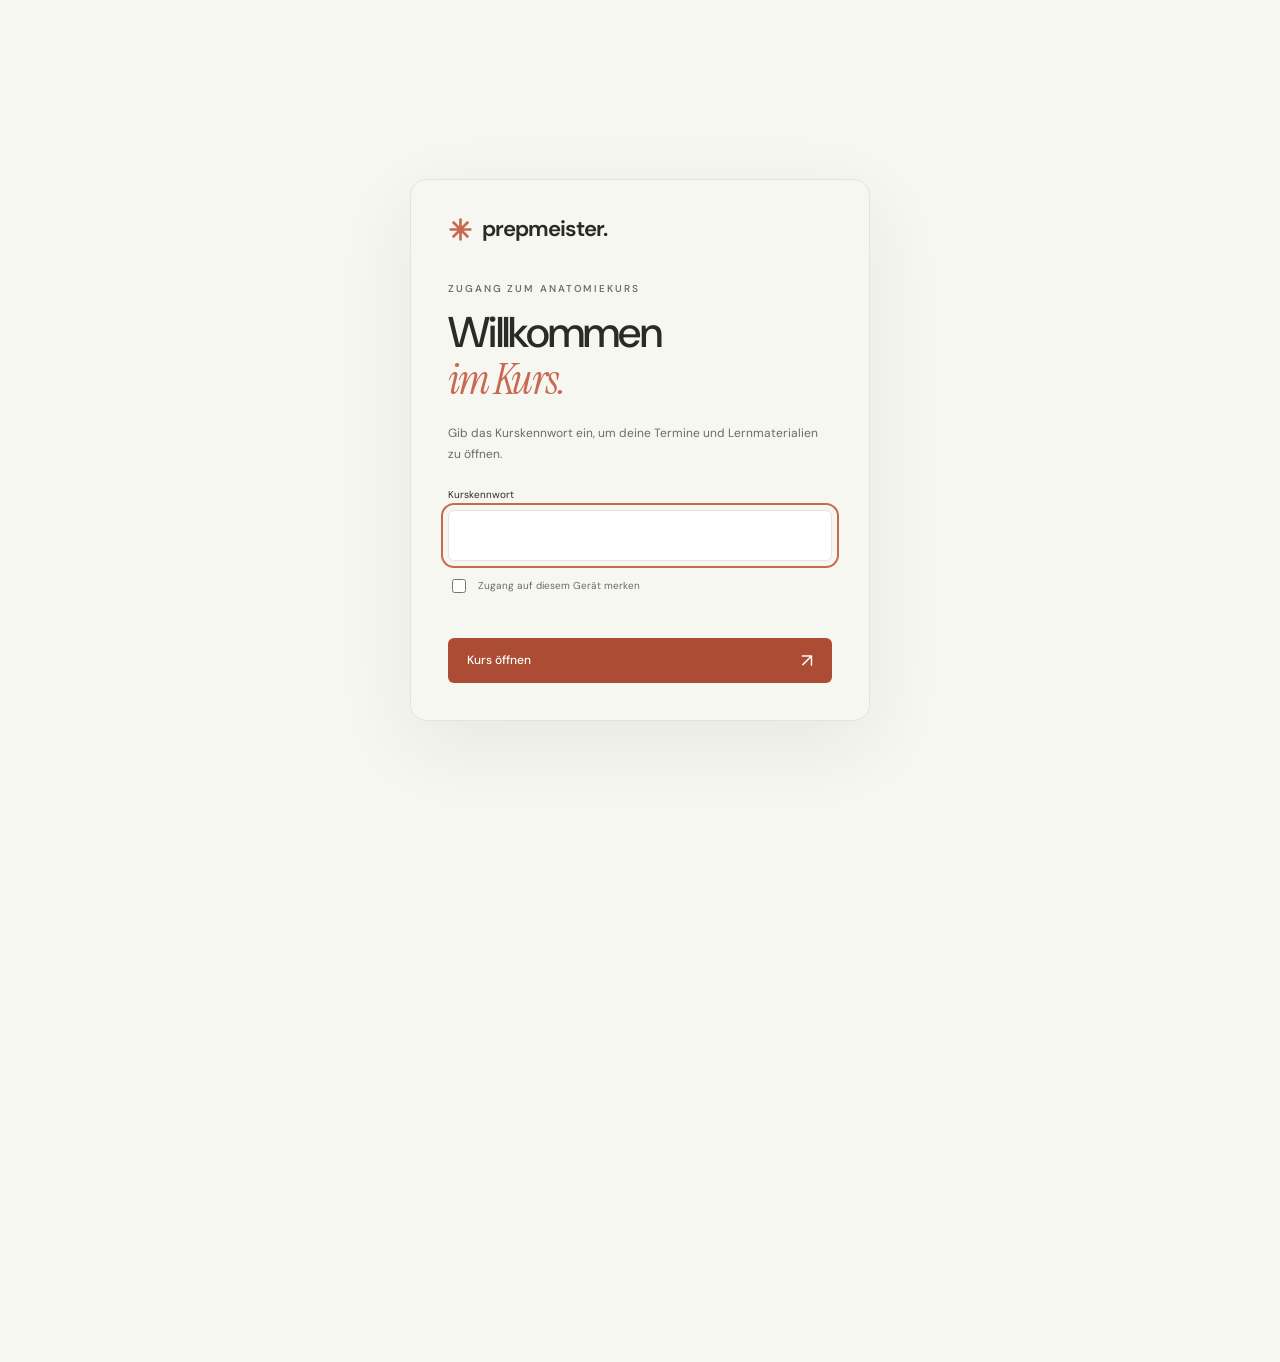
==== commit 07323d00: "Publish Prepmeister redesign with course assets and password gate" ====
--- a/index.html
+++ b/index.html
@@ -3,2559 +3,49 @@
 <head>
   <meta charset="utf-8">
   <meta name="viewport" content="width=device-width, initial-scale=1">
-  <title>Anatomiekurs Präparation</title>
-  <style>
-    :root {
-      --ink: #16211f;
-      --muted: #62716d;
-      --bg: #eef5f2;
-      --panel: #ffffff;
-      --line: #8fb8ab;
-      --mint: #1f9f7a;
-      --mint-2: #dff4ec;
-      --blue: #345f7c;
-      --gold: #c99a35;
-      --red: #b15b55;
-      --shadow: 0 22px 60px rgba(20, 45, 39, .16);
-      --radius: 8px;
-    }
-
-    * { box-sizing: border-box; }
-    body {
-      margin: 0;
-      font-family: Inter, ui-sans-serif, system-ui, -apple-system, BlinkMacSystemFont, "Segoe UI", sans-serif;
-      color: var(--ink);
-      background:
-        linear-gradient(115deg, rgba(31,159,122,.12), transparent 34%),
-        linear-gradient(245deg, rgba(52,95,124,.14), transparent 38%),
-        var(--bg);
-      min-height: 100vh;
-    }
-
-    .hero {
-      position: relative;
-      overflow: hidden;
-      padding: 44px 20px 30px;
-      border-bottom: 1px solid rgba(22,33,31,.08);
-    }
-
-    .home-menu-button {
-      position: absolute;
-      top: 22px;
-      right: max(20px, calc((100vw - 1180px) / 2));
-      z-index: 3;
-      width: 48px;
-      height: 48px;
-      display: grid;
-      place-items: center;
-      border: 1px solid rgba(22,33,31,.13);
-      border-radius: 50%;
-      color: #17312b;
-      background: rgba(255,255,255,.84);
-      box-shadow: 0 10px 26px rgba(20,45,39,.12);
-      backdrop-filter: blur(10px);
-      cursor: pointer;
-      transition: transform .22s ease, background .22s ease, box-shadow .22s ease;
-    }
-    .home-menu-button svg { width: 24px; transition: transform .22s ease; }
-    .home-menu-button:hover,
-    .home-menu-button:focus-visible { transform: translateY(-3px); background: #fff; box-shadow: 0 16px 30px rgba(20,45,39,.18); }
-    .home-menu-button:hover svg { transform: scale(1.12) rotate(-4deg); }
-
-    .learning-overlay {
-      position: fixed;
-      inset: 0;
-      z-index: 100;
-      display: none;
-      overflow-y: auto;
-      background:
-        linear-gradient(135deg, rgba(31,159,122,.14), transparent 36%),
-        linear-gradient(245deg, rgba(52,95,124,.16), transparent 42%),
-        #eef5f2;
-    }
-    .learning-overlay.open { display: block; animation: overlayIn .22s ease both; }
-    @keyframes overlayIn { from { opacity: 0; } to { opacity: 1; } }
-    .learning-shell { width: min(1080px, calc(100% - 34px)); margin: 0 auto; padding: 22px 0 60px; }
-    .learning-topbar {
-      position: sticky;
-      top: 0;
-      z-index: 4;
-      display: flex;
-      align-items: center;
-      justify-content: space-between;
-      gap: 14px;
-      margin-bottom: 28px;
-      padding: 10px 0;
-      background: rgba(238,245,242,.88);
-      backdrop-filter: blur(14px);
-    }
-    .back-button {
-      display: inline-flex;
-      align-items: center;
-      gap: 8px;
-      border: 1px solid rgba(22,33,31,.13);
-      border-radius: 999px;
-      padding: 10px 15px;
-      background: #fff;
-      color: var(--ink);
-      font: inherit;
-      font-weight: 850;
-      cursor: pointer;
-      box-shadow: 0 8px 20px rgba(20,45,39,.08);
-    }
-    .learning-page { display: none; }
-    .learning-page.active { display: block; animation: rise .22s ease both; }
-    .learning-page h2 { margin: 8px 0 10px; font-size: clamp(30px, 6vw, 58px); line-height: 1; }
-    .learning-intro { color: #42524e; font-size: 17px; line-height: 1.55; max-width: 780px; }
-    .menu-grid { display: grid; grid-template-columns: repeat(4, 1fr); gap: 16px; margin-top: 30px; }
-    .menu-tile {
-      min-height: 220px;
-      display: flex;
-      flex-direction: column;
-      justify-content: space-between;
-      gap: 24px;
-      border: 1px solid rgba(22,33,31,.1);
-      border-radius: 12px;
-      padding: 22px;
-      background: rgba(255,255,255,.9);
-      color: var(--ink);
-      text-align: left;
-      cursor: pointer;
-      box-shadow: 0 14px 36px rgba(20,45,39,.1);
-      transition: transform .22s ease, box-shadow .22s ease, border-color .22s ease;
-    }
-    .menu-tile:hover { transform: translateY(-5px); box-shadow: var(--shadow); border-color: rgba(31,159,122,.42); }
-    .menu-icon { width: 46px; height: 46px; display: grid; place-items: center; border-radius: 12px; background: var(--mint-2); font-size: 23px; }
-    .menu-tile h3 { margin: 0 0 8px; font-size: 23px; }
-    .menu-tile p { margin: 0; color: var(--muted); line-height: 1.45; }
-    .expectation-panel, .checklist-group {
-      margin-top: 22px;
-      border: 1px solid rgba(22,33,31,.1);
-      border-radius: 12px;
-      padding: 22px;
-      background: rgba(255,255,255,.92);
-      box-shadow: 0 14px 36px rgba(20,45,39,.08);
-    }
-    .checklist-tools { display: flex; gap: 12px; flex-wrap: wrap; align-items: center; margin: 22px 0; }
-    .checklist-tools input {
-      flex: 1 1 260px;
-      min-width: 0;
-      border: 1px solid rgba(22,33,31,.16);
-      border-radius: 999px;
-      padding: 12px 16px;
-      font: inherit;
-      background: #fff;
-    }
-    .checklist-progress { font-weight: 850; color: var(--blue); }
-    .checklist-group h3 { margin: 0 0 14px; font-size: 22px; }
-    .checklist-group h4 { margin: 18px 0 9px; color: var(--blue); }
-    .checklist-items { display: grid; gap: 9px; }
-    .checklist-note { margin-top: 22px; padding: 16px; border-left: 4px solid var(--gold); background: #fff8e8; line-height: 1.5; }
-    .flashcard-tools { display: flex; align-items: center; justify-content: space-between; gap: 14px; margin: 22px 0; }
-    .flashcard-grid { display: grid; grid-template-columns: repeat(3, minmax(0, 1fr)); gap: 16px; perspective: 1000px; }
-    .flashcard { min-height: 250px; border: 0; padding: 0; background: transparent; cursor: pointer; perspective: 1000px; text-align: left; }
-    .flashcard-inner { position: relative; display: block; width: 100%; height: 100%; min-height: 250px; transition: transform .55s cubic-bezier(.2,.7,.2,1); transform-style: preserve-3d; }
-    .flashcard.flipped .flashcard-inner { transform: rotateY(180deg); }
-    .flashcard-face {
-      position: absolute;
-      inset: 0;
-      display: flex;
-      flex-direction: column;
-      justify-content: space-between;
-      border: 1px solid rgba(22,33,31,.1);
-      border-radius: 12px;
-      padding: 20px;
-      background: #fff;
-      box-shadow: 0 14px 32px rgba(20,45,39,.1);
-      backface-visibility: hidden;
-      overflow: auto;
-    }
-    .flashcard-back { transform: rotateY(180deg); background: linear-gradient(145deg, #17312b, #285e51); color: #fff; }
-    .flashcard-face h3 { margin: 8px 0; font-size: 21px; }
-    .flashcard-face ul { margin: 8px 0 0; padding-left: 18px; line-height: 1.45; }
-    .flip-hint { color: var(--muted); font-size: 12px; font-weight: 800; }
-    .flashcard-back .flip-hint { color: rgba(255,255,255,.7); }
-    .simulation-picker {
-      display: grid;
-      grid-template-columns: repeat(3, minmax(0, 1fr));
-      gap: 14px;
-      margin-top: 24px;
-    }
-    .simulation-card {
-      min-height: 132px;
-      border: 1px solid rgba(22,33,31,.1);
-      border-radius: 12px;
-      padding: 18px;
-      background: rgba(255,255,255,.92);
-      color: var(--ink);
-      text-align: left;
-      cursor: pointer;
-      box-shadow: 0 12px 30px rgba(20,45,39,.09);
-      transition: transform .22s ease, box-shadow .22s ease, border-color .22s ease;
-    }
-    .simulation-card:hover {
-      transform: translateY(-4px);
-      border-color: rgba(31,159,122,.42);
-      box-shadow: var(--shadow);
-    }
-    .simulation-card h3 { margin: 8px 0 6px; font-size: 22px; }
-    .simulation-card p { margin: 0; color: var(--muted); line-height: 1.42; }
-    .simulation-stage {
-      display: none;
-      margin-top: 22px;
-      border: 1px solid rgba(22,33,31,.1);
-      border-radius: 12px;
-      padding: 22px;
-      background: rgba(255,255,255,.94);
-      box-shadow: 0 14px 36px rgba(20,45,39,.08);
-    }
-    .simulation-stage.active { display: block; animation: rise .22s ease both; }
-    .simulation-head {
-      display: flex;
-      align-items: flex-start;
-      justify-content: space-between;
-      gap: 14px;
-      margin-bottom: 16px;
-    }
-    .simulation-head h3 { margin: 4px 0 0; font-size: clamp(24px, 4vw, 36px); line-height: 1.05; }
-    .simulation-progress {
-      flex: 0 0 auto;
-      border-radius: 999px;
-      padding: 8px 11px;
-      background: #e5f1f8;
-      color: var(--blue);
-      font-size: 13px;
-      font-weight: 850;
-    }
-    .simulation-question {
-      margin: 0 0 16px;
-      padding: 18px;
-      border-left: 5px solid var(--mint);
-      border-radius: 0 var(--radius) var(--radius) 0;
-      background: #f3fbf7;
-      font-size: clamp(20px, 3vw, 29px);
-      line-height: 1.22;
-      font-weight: 850;
-    }
-    .simulation-answer {
-      width: 100%;
-      min-height: 150px;
-      resize: vertical;
-      border: 1px solid rgba(22,33,31,.16);
-      border-radius: var(--radius);
-      padding: 14px;
-      background: #fff;
-      color: var(--ink);
-      font: inherit;
-      line-height: 1.45;
-    }
-    .simulation-actions {
-      display: flex;
-      flex-wrap: wrap;
-      gap: 10px;
-      margin-top: 14px;
-    }
-    .simulation-actions button {
-      border: 1px solid rgba(22,33,31,.14);
-      border-radius: 999px;
-      padding: 10px 15px;
-      background: #fff;
-      color: var(--ink);
-      font: inherit;
-      font-weight: 850;
-      cursor: pointer;
-      box-shadow: 0 8px 20px rgba(20,45,39,.08);
-    }
-    .simulation-actions .primary {
-      border-color: transparent;
-      background: #17312b;
-      color: #fff;
-    }
-    .simulation-answer-key {
-      display: none;
-      margin-top: 18px;
-      padding: 16px;
-      border-radius: var(--radius);
-      border: 1px solid rgba(52,95,124,.18);
-      background: #f3f8fb;
-      color: #243733;
-      line-height: 1.5;
-    }
-    .simulation-answer-key.revealed { display: block; }
-    .simulation-answer-key h4 { margin: 0 0 8px; font-size: 16px; color: var(--blue); }
-    .simulation-done {
-      display: none;
-      margin-top: 18px;
-      padding: 18px;
-      border-radius: var(--radius);
-      background: #fff8e8;
-      border: 1px solid rgba(201,154,53,.32);
-      font-weight: 850;
-      color: #4d3920;
-    }
-    .simulation-done.show { display: block; }
-
-    .hero::before {
-      content: "";
-      position: absolute;
-      inset: 0;
-      background:
-        linear-gradient(90deg, rgba(255,255,255,.9), rgba(255,255,255,.58)),
-        url("data:image/svg+xml,%3Csvg xmlns='http://www.w3.org/2000/svg' width='900' height='340' viewBox='0 0 900 340'%3E%3Cg fill='none' stroke='%238fb8ab' stroke-opacity='.38'%3E%3Cpath d='M20 250 C120 80 260 280 380 120 S660 60 860 210' stroke-width='6'/%3E%3Cpath d='M35 265 C135 95 275 295 395 135 S675 75 875 225' stroke-width='2'/%3E%3C/g%3E%3Cg fill='%23345f7c' fill-opacity='.08'%3E%3Ccircle cx='135' cy='118' r='42'/%3E%3Ccircle cx='705' cy='122' r='58'/%3E%3C/g%3E%3C/svg%3E") center/cover;
-      z-index: -1;
-    }
-
-    .hero-inner, main { width: min(1180px, calc(100% - 34px)); margin: 0 auto; }
-    .eyebrow { color: var(--blue); font-weight: 800; letter-spacing: .08em; text-transform: uppercase; font-size: 12px; }
-    h1 { margin: 10px 0 10px; font-size: clamp(36px, 6vw, 72px); line-height: .96; letter-spacing: 0; }
-    .subtitle { max-width: 760px; color: #42524e; font-size: 18px; line-height: 1.55; margin: 0; }
-
-    .stats {
-      display: grid;
-      grid-template-columns: repeat(2, minmax(0, 1fr));
-      gap: 12px;
-      margin-top: 26px;
-      max-width: 520px;
-    }
-    .stat {
-      background: rgba(255,255,255,.72);
-      border: 1px solid rgba(22,33,31,.1);
-      padding: 14px 16px;
-      border-radius: var(--radius);
-      backdrop-filter: blur(10px);
-    }
-    .stat strong { display: block; font-size: 26px; }
-    .stat span { color: var(--muted); font-size: 13px; }
-
-    main { padding: 36px 0 80px; }
-    .toolbar {
-      display: flex;
-      align-items: center;
-      justify-content: flex-end;
-      gap: 14px;
-      margin-bottom: 24px;
-    }
-    .sound-toggle {
-      border: 1px solid rgba(22,33,31,.14);
-      background: #fff;
-      color: var(--ink);
-      border-radius: 999px;
-      padding: 10px 14px;
-      font-weight: 750;
-      cursor: pointer;
-      box-shadow: 0 8px 20px rgba(20,45,39,.08);
-    }
-
-    body.locked .hero,
-    body.locked main {
-      display: none;
-    }
-    .auth-screen {
-      position: fixed;
-      inset: 0;
-      display: none;
-      place-items: center;
-      padding: 22px;
-      background:
-        linear-gradient(135deg, rgba(31,159,122,.16), transparent 34%),
-        linear-gradient(245deg, rgba(52,95,124,.18), transparent 38%),
-        #eef5f2;
-      z-index: 120;
-    }
-    body.locked .auth-screen { display: grid; }
-    .auth-card {
-      width: min(420px, 100%);
-      background: rgba(255,255,255,.92);
-      border: 1px solid rgba(22,33,31,.12);
-      border-radius: 10px;
-      box-shadow: var(--shadow);
-      padding: 24px;
-    }
-    .auth-card h2 { margin: 8px 0 8px; font-size: 30px; line-height: 1.05; }
-    .auth-card p { margin: 0 0 18px; color: var(--muted); line-height: 1.45; }
-    .auth-row { display: grid; gap: 10px; }
-    .auth-row input {
-      width: 100%;
-      border: 1px solid rgba(22,33,31,.18);
-      border-radius: var(--radius);
-      padding: 13px 14px;
-      font: inherit;
-      color: var(--ink);
-      background: #fff;
-    }
-    .auth-row button,
-    .prep-tab {
-      border: 0;
-      border-radius: var(--radius);
-      background: #17312b;
-      color: #fff;
-      cursor: pointer;
-      font-weight: 850;
-      box-shadow: 0 14px 28px rgba(20,45,39,.14);
-    }
-    .auth-row button { padding: 13px 16px; font-size: 16px; }
-    .remember-auth {
-      display: grid;
-      grid-template-columns: 20px 1fr;
-      gap: 9px;
-      align-items: start;
-      color: #40514d;
-      font-size: 14px;
-      line-height: 1.35;
-    }
-    .remember-auth input {
-      width: 17px;
-      height: 17px;
-      margin: 1px 0 0;
-      accent-color: var(--mint);
-    }
-    .auth-error { min-height: 20px; color: var(--red); font-size: 14px; font-weight: 750; }
-
-    .prep-zone {
-      margin: 0 0 34px;
-      padding: 22px;
-      border: 1px solid rgba(22,33,31,.1);
-      border-radius: 10px;
-      background: rgba(255,255,255,.78);
-      box-shadow: 0 14px 36px rgba(20,45,39,.08);
-    }
-    .prep-zone h2 {
-      margin: 4px 0 8px;
-      font-size: clamp(28px, 4vw, 44px);
-      line-height: 1.05;
-      letter-spacing: 0;
-    }
-    .prep-zone .subtitle { font-size: 16px; }
-    .prep-tabs {
-      display: grid;
-      grid-template-columns: repeat(2, minmax(0, 1fr));
-      gap: 12px;
-      margin: 22px 0;
-    }
-    .prep-tab {
-      min-height: 74px;
-      padding: 16px;
-      font-size: clamp(17px, 2.5vw, 24px);
-      text-align: left;
-      transition: transform .2s ease, background .2s ease, box-shadow .2s ease;
-    }
-    .prep-tab[aria-pressed="false"] {
-      background: #fff;
-      color: var(--ink);
-      border: 1px solid rgba(22,33,31,.14);
-      box-shadow: 0 8px 20px rgba(20,45,39,.08);
-    }
-    .prep-tab:hover { transform: translateY(-2px); }
-    .prep-collapse-row {
-      display: flex;
-      justify-content: center;
-      margin: -6px 0 20px;
-    }
-    .prep-collapse {
-      border: 1px solid rgba(22,33,31,.14);
-      background: #fff;
-      color: var(--ink);
-      border-radius: 999px;
-      padding: 10px 16px;
-      font-weight: 850;
-      cursor: pointer;
-      box-shadow: 0 8px 20px rgba(20,45,39,.08);
-    }
-    .prep-zone.collapsed .prep-layout { display: none; }
-    .prep-layout {
-      display: grid;
-      grid-template-columns: minmax(260px, 420px) 1fr;
-      gap: 22px;
-      align-items: start;
-    }
-    .body-map {
-      background: #f8fbfa;
-      border: 1px solid rgba(22,33,31,.1);
-      border-radius: var(--radius);
-      padding: 14px;
-      min-height: 520px;
-      display: grid;
-      place-items: center;
-    }
-    .body-map svg {
-      width: min(100%, 360px);
-      height: auto;
-      display: block;
-    }
-    .body-outline {
-      fill: #eef3f1;
-      stroke: #59716a;
-      stroke-width: 4;
-      stroke-linecap: round;
-      stroke-linejoin: round;
-    }
-    .body-region {
-      cursor: pointer;
-      opacity: .72;
-      stroke: rgba(22,33,31,.42);
-      stroke-width: 3;
-      stroke-linecap: round;
-      stroke-linejoin: round;
-      transition: opacity .2s ease, stroke-width .2s ease, filter .2s ease;
-    }
-    .body-region:hover,
-    .body-region.active {
-      opacity: .96;
-      stroke-width: 5;
-      filter: drop-shadow(0 8px 10px rgba(22,33,31,.16));
-    }
-    .region-hals { fill: #d65f5f; }
-    .region-arm { fill: #3b82a0; }
-    .region-bauch { fill: #d39a2f; }
-    .region-bein { fill: #29996f; }
-    .map-label {
-      fill: #17312b;
-      font-size: 13px;
-      font-weight: 850;
-      pointer-events: none;
-      text-anchor: middle;
-    }
-    .prep-details {
-      display: grid;
-      gap: 12px;
-    }
-    .area-card {
-      width: 100%;
-      text-align: left;
-      border: 1px solid rgba(22,33,31,.1);
-      background: #fff;
-      border-radius: var(--radius);
-      padding: 14px;
-      cursor: pointer;
-      color: var(--ink);
-      box-shadow: 0 10px 24px rgba(20,45,39,.08);
-    }
-    .area-card.active {
-      border-color: rgba(31,159,122,.5);
-      box-shadow: 0 16px 36px rgba(20,45,39,.14);
-    }
-    .area-card-head {
-      display: flex;
-      justify-content: space-between;
-      gap: 12px;
-      align-items: flex-start;
-    }
-    .area-card h3 { margin: 0; font-size: 20px; }
-    .area-count { color: var(--muted); font-weight: 850; white-space: nowrap; }
-    .participants {
-      display: flex;
-      flex-wrap: wrap;
-      gap: 8px;
-      margin-top: 12px;
-    }
-    .participant {
-      background: #eef5f2;
-      color: #23413a;
-      border-radius: 999px;
-      padding: 6px 9px;
-      font-size: 14px;
-      font-weight: 800;
-    }
-    .area-extra {
-      display: none;
-      margin-top: 14px;
-      padding-top: 12px;
-      border-top: 1px solid rgba(22,33,31,.09);
-      color: #40514d;
-      line-height: 1.45;
-    }
-    .area-card.active .area-extra { display: block; }
-    .area-extra ul {
-      margin: 8px 0 0;
-      padding-left: 18px;
-    }
-    .area-extra li { margin: 5px 0; }
-    .expectation-zone {
-      margin: 0 0 34px;
-      padding: 22px;
-      border: 1px solid rgba(22,33,31,.1);
-      border-radius: 10px;
-      background: rgba(255,255,255,.78);
-      box-shadow: 0 14px 36px rgba(20,45,39,.08);
-    }
-    .expectation-head {
-      display: flex;
-      justify-content: space-between;
-      align-items: flex-start;
-      gap: 16px;
-    }
-    .expectation-zone h2 {
-      margin: 4px 0 8px;
-      font-size: clamp(26px, 3.4vw, 40px);
-      line-height: 1.08;
-      letter-spacing: 0;
-    }
-    .expectation-toggle {
-      flex: 0 0 auto;
-      border: 1px solid rgba(22,33,31,.14);
-      background: #fff;
-      color: var(--ink);
-      border-radius: 999px;
-      padding: 10px 16px;
-      font-weight: 850;
-      cursor: pointer;
-      box-shadow: 0 8px 20px rgba(20,45,39,.08);
-      white-space: nowrap;
-    }
-    .expectation-content {
-      display: none;
-      margin-top: 18px;
-      border-top: 1px solid rgba(22,33,31,.09);
-      padding-top: 18px;
-    }
-    .expectation-zone.open .expectation-content { display: block; }
-    .expectation-text {
-      margin: 0;
-      white-space: pre-wrap;
-      font: 15px/1.55 ui-monospace, SFMono-Regular, Menlo, Consolas, "Liberation Mono", monospace;
-      color: #243733;
-      overflow-wrap: anywhere;
-    }
-    .expectation-tools {
-      display: flex;
-      flex-wrap: wrap;
-      align-items: center;
-      justify-content: space-between;
-      gap: 12px;
-      margin: 20px 0 14px;
-    }
-    .expectation-legend {
-      display: flex;
-      flex-wrap: wrap;
-      gap: 8px;
-      color: #40514d;
-      font-size: 13px;
-      font-weight: 800;
-    }
-    .legend-chip {
-      display: inline-flex;
-      align-items: center;
-      gap: 7px;
-      border: 1px solid rgba(22,33,31,.1);
-      border-radius: 999px;
-      padding: 7px 10px;
-      background: #fff;
-    }
-    .legend-dot {
-      width: 11px;
-      height: 11px;
-      border-radius: 50%;
-      box-shadow: inset 0 0 0 1px rgba(22,33,31,.12);
-    }
-    .legend-dot.green { background: #49b879; }
-    .legend-dot.yellow { background: #e5b94f; }
-    .legend-dot.red { background: #d9635d; }
-    .expectation-switches {
-      display: flex;
-      flex-wrap: wrap;
-      gap: 10px;
-    }
-    .hint-toggle,
-    .mark-toggle {
-      border: 1px solid rgba(52,95,124,.22);
-      background: #fff;
-      color: var(--blue);
-      border-radius: 999px;
-      padding: 10px 15px;
-      font: inherit;
-      font-weight: 850;
-      cursor: pointer;
-      box-shadow: 0 8px 20px rgba(20,45,39,.08);
-    }
-    .hint-toggle[aria-pressed="true"],
-    .mark-toggle[aria-pressed="true"] {
-      background: #e5f1f8;
-      border-color: rgba(52,95,124,.36);
-    }
-    .expectation-lines {
-      display: grid;
-      gap: 7px;
-      font-family: ui-monospace, SFMono-Regular, Menlo, Consolas, "Liberation Mono", monospace;
-      font-size: 15px;
-      line-height: 1.55;
-    }
-    .expectation-line {
-      white-space: pre-wrap;
-      overflow-wrap: anywhere;
-      border-left: 5px solid transparent;
-      border-radius: var(--radius);
-      padding: 7px 9px;
-      background: rgba(255,255,255,.62);
-      color: #243733;
-    }
-    .expectation-line-text { display: block; }
-    .marker {
-      border-radius: 4px;
-      padding: 1px 3px;
-      box-decoration-break: clone;
-      -webkit-box-decoration-break: clone;
-    }
-    .marker.green { background: rgba(73,184,121,.24); box-shadow: inset 0 -0.42em rgba(73,184,121,.32); }
-    .marker.yellow { background: rgba(229,185,79,.26); box-shadow: inset 0 -0.42em rgba(229,185,79,.36); }
-    .marker.red { background: rgba(217,99,93,.2); box-shadow: inset 0 -0.42em rgba(217,99,93,.32); }
-    .markers-off .marker {
-      background: transparent;
-      box-shadow: none;
-      padding: 0;
-    }
-    .expectation-hint {
-      display: block;
-      margin-top: 6px;
-      color: #245f9f;
-      font-family: Inter, ui-sans-serif, system-ui, -apple-system, BlinkMacSystemFont, "Segoe UI", sans-serif;
-      font-size: 13px;
-      font-weight: 800;
-      line-height: 1.45;
-    }
-
-    .timeline {
-      position: relative;
-      display: grid;
-      grid-template-columns: 1fr 1fr;
-      gap: 28px 76px;
-      padding: 28px 0;
-    }
-    .timeline::before {
-      content: "";
-      position: absolute;
-      top: 0;
-      bottom: 0;
-      left: 50%;
-      width: 7px;
-      transform: translateX(-50%);
-      border-radius: 999px;
-      background: linear-gradient(var(--mint), var(--blue), var(--gold), var(--red));
-      box-shadow: inset 0 0 0 2px rgba(255,255,255,.7);
-    }
-    .card {
-      position: relative;
-      display: flex;
-      flex-direction: column;
-      border: 1px solid rgba(22,33,31,.1);
-      background: rgba(255,255,255,.92);
-      border-radius: var(--radius);
-      padding: 18px;
-      box-shadow: 0 14px 36px rgba(20,45,39,.1);
-      cursor: pointer;
-      transition: transform .25s ease, box-shadow .25s ease, border-color .25s ease;
-      min-height: 184px;
-      text-align: left;
-      width: 100%;
-      overflow-wrap: anywhere;
-    }
-    .card:nth-child(odd) { grid-column: 1; transform: translateY(8px); }
-    .card:nth-child(even) { grid-column: 2; transform: translateY(36px); }
-    .card:hover { transform: translateY(0) scale(1.015); box-shadow: var(--shadow); border-color: rgba(31,159,122,.45); }
-    .card::after {
-      content: "";
-      position: absolute;
-      top: 32px;
-      width: 28px;
-      height: 2px;
-      background: rgba(22,33,31,.24);
-    }
-    .card:nth-child(odd)::after { right: -52px; }
-    .card:nth-child(even)::after { left: -52px; }
-
-    .progress-pill {
-      position: absolute;
-      top: -14px;
-      right: 14px;
-      background: #d9f7e8;
-      color: #11684d;
-      border: 1px solid rgba(31,159,122,.28);
-      border-radius: 999px;
-      padding: 7px 10px;
-      font-size: 12px;
-      font-weight: 850;
-      box-shadow: 0 8px 22px rgba(31,159,122,.16);
-    }
-    .meta { display: flex; align-items: center; justify-content: space-between; gap: 10px; margin-bottom: 12px; }
-    .badge {
-      border-radius: 999px;
-      padding: 6px 9px;
-      font-size: 12px;
-      font-weight: 850;
-      background: var(--mint-2);
-      color: #12684f;
-    }
-    .badge.Pruefung { background: #f7e5e2; color: #823d38; }
-    .badge.Grundlagen { background: #e4edf4; color: #2c536d; }
-    .date { color: var(--muted); font-weight: 750; font-size: 13px; text-align: right; }
-    .card h3 { margin: 0 0 9px; font-size: 20px; line-height: 1.2; }
-    .focus { color: #4d5d59; line-height: 1.45; margin: 0 0 14px; }
-    .card .focus {
-      display: -webkit-box;
-      -webkit-line-clamp: 4;
-      -webkit-box-orient: vertical;
-      overflow: hidden;
-    }
-    .prep {
-      border-left: 4px solid var(--gold);
-      background: #fff8e8;
-      padding: 10px 12px;
-      border-radius: 0 var(--radius) var(--radius) 0;
-      font-size: 14px;
-      line-height: 1.4;
-      margin-top: auto;
-    }
-    .card.Pruefung .prep { display: none; }
-    .card.Pruefung { min-height: 140px; }
-
-    .modal-backdrop {
-      position: fixed;
-      inset: 0;
-      display: none;
-      align-items: center;
-      justify-content: center;
-      padding: 18px;
-      background: rgba(8, 18, 16, .52);
-      backdrop-filter: blur(10px);
-      z-index: 50;
-    }
-    .modal-backdrop.open { display: flex; }
-    .modal {
-      width: min(900px, 100%);
-      max-height: min(86vh, 860px);
-      overflow: auto;
-      background: var(--panel);
-      border-radius: 10px;
-      box-shadow: 0 28px 90px rgba(0,0,0,.28);
-      border: 1px solid rgba(255,255,255,.45);
-      animation: rise .22s ease both;
-    }
-    @keyframes rise { from { opacity: 0; transform: translateY(12px) scale(.98); } to { opacity: 1; transform: none; } }
-    .modal-head {
-      position: sticky;
-      top: 0;
-      background: linear-gradient(135deg, #ffffff, #edf8f3);
-      border-bottom: 1px solid rgba(22,33,31,.09);
-      padding: 20px;
-      z-index: 2;
-    }
-    .modal-title-row { display: flex; justify-content: space-between; align-items: flex-start; gap: 18px; }
-    .modal h2 { margin: 6px 0 6px; font-size: 28px; }
-    .close {
-      border: 0;
-      background: #17312b;
-      color: #fff;
-      border-radius: 999px;
-      width: 38px;
-      height: 38px;
-      font-size: 24px;
-      line-height: 1;
-      cursor: pointer;
-    }
-    .bar { height: 10px; background: #dce8e3; border-radius: 999px; overflow: hidden; margin-top: 16px; }
-    .bar > span { display: block; height: 100%; width: 0%; background: linear-gradient(90deg, var(--mint), #7bcf9a); transition: width .25s ease; }
-    .modal-body { padding: 20px; display: grid; gap: 18px; }
-    .section {
-      border: 1px solid rgba(22,33,31,.09);
-      border-radius: var(--radius);
-      padding: 16px;
-      background: #fff;
-    }
-    .section.highlight { background: #fff8e8; border-color: rgba(201,154,53,.34); }
-    .section.exam-note { background: #f7e5e2; border-color: rgba(177,91,85,.28); }
-    .section h3 { margin: 0 0 12px; font-size: 17px; }
-    .todo { display: grid; gap: 10px; }
-    label.check {
-      display: grid;
-      grid-template-columns: 22px 1fr;
-      gap: 10px;
-      align-items: start;
-      line-height: 1.42;
-      color: #2f3f3b;
-    }
-    input[type="checkbox"] { width: 18px; height: 18px; accent-color: var(--mint); margin-top: 2px; }
-    label.check.done span { color: #7a8783; text-decoration: line-through; }
-
-    .toast {
-      position: fixed;
-      left: 50%;
-      bottom: 22px;
-      transform: translateX(-50%) translateY(20px);
-      opacity: 0;
-      background: #17312b;
-      color: #fff;
-      padding: 12px 16px;
-      border-radius: 999px;
-      font-weight: 800;
-      transition: opacity .2s ease, transform .2s ease;
-      z-index: 80;
-    }
-    .toast.show { opacity: 1; transform: translateX(-50%); }
-
-    @media (max-width: 980px) {
-      .menu-grid, .simulation-picker { grid-template-columns: repeat(2, minmax(0, 1fr)); }
-    }
-
-    @media (max-width: 780px) {
-      .hero { padding: 30px 0 22px; }
-      .home-menu-button { top: 14px; right: 12px; width: 44px; height: 44px; }
-      .hero-inner { padding-right: 48px; }
-      .learning-shell { width: min(100% - 24px, 1080px); padding-top: 8px; }
-      .learning-topbar { margin-bottom: 18px; }
-      .menu-grid, .flashcard-grid, .simulation-picker { grid-template-columns: 1fr; }
-      .menu-tile { min-height: 165px; }
-      .expectation-panel, .checklist-group { padding: 16px; }
-      .flashcard { min-height: 230px; }
-      .flashcard-inner { min-height: 230px; }
-      .simulation-stage { padding: 16px; }
-      .simulation-head { display: grid; }
-      .simulation-progress { justify-self: start; }
-      .hero-inner, main { width: min(100% - 24px, 1180px); }
-      h1 { font-size: clamp(34px, 12vw, 48px); line-height: 1; }
-      .stats { grid-template-columns: 1fr 1fr; gap: 8px; }
-      .stat { padding: 12px; }
-      .stat strong { font-size: 22px; }
-      main { padding: 24px 0 56px; }
-      .timeline { grid-template-columns: 1fr; gap: 16px; padding-left: 18px; }
-      .timeline::before { left: 0; transform: none; }
-      .card, .card:nth-child(odd), .card:nth-child(even) { grid-column: 1; transform: none; min-height: 0; padding: 16px; }
-      .card:hover { transform: none; }
-      .card::after { left: -25px !important; right: auto !important; width: 18px; }
-      .meta { align-items: flex-start; }
-      .badge { font-size: 11px; }
-      .date { font-size: 12px; max-width: 132px; }
-      .card h3 { font-size: 18px; }
-      .focus, .prep { font-size: 14px; }
-      .toolbar { align-items: flex-start; flex-direction: column; }
-      .sound-toggle { align-self: flex-end; }
-      .auth-card { padding: 20px; }
-      .prep-zone { padding: 16px; }
-      .prep-tabs { grid-template-columns: 1fr; }
-      .prep-tab { min-height: 62px; }
-      .prep-collapse-row { margin: -4px 0 16px; }
-      .prep-layout { grid-template-columns: 1fr; }
-      .body-map { min-height: 420px; }
-      .expectation-zone { padding: 16px; }
-      .expectation-head { display: grid; }
-      .expectation-toggle { justify-self: start; }
-      .expectation-text { font-size: 13px; }
-      .expectation-tools { align-items: flex-start; }
-      .expectation-lines { font-size: 13px; }
-      .modal-backdrop { align-items: flex-end; padding: 0; }
-      .modal { width: 100%; max-height: 92vh; border-radius: 12px 12px 0 0; }
-      .modal-head { padding: 16px; }
-      .modal h2 { font-size: 22px; }
-      .modal-body { padding: 14px; }
-      .section { padding: 14px; }
-    }
-    @media (max-width: 420px) {
-      .stats { grid-template-columns: 1fr; }
-      .progress-pill { top: -12px; right: 10px; }
-    }
-  </style>
+  <meta name="theme-color" content="#f7f7f2">
+  <meta name="description" content="Prepmeister – Kurspläne, Ankündigungen und ergänzende Lernmaterialien für den Anatomiekurs Präparation.">
+  <title>Prepmeister · Anatomie verstehen.</title>
+  <link rel="icon" href="assets/favicon.svg" type="image/svg+xml">
+  <link rel="stylesheet" href="styles.css">
+  <script defer src="auth.js"></script>
+  <script defer src="data.js"></script>
+  <script defer src="diagrams.js"></script>
+  <script defer src="app.js"></script>
 </head>
-<body class="locked">
-  <header class="hero">
-    <button class="home-menu-button" id="openLearningMenu" type="button" aria-label="Lernmenü öffnen" title="Lernmenü">
-      <svg viewBox="0 0 24 24" aria-hidden="true"><path fill="currentColor" d="M12 3.2 2.8 10.8a1 1 0 0 0 1.27 1.54L5 11.58V20a1 1 0 0 0 1 1h4v-6h4v6h4a1 1 0 0 0 1-1v-8.42l.93.76a1 1 0 1 0 1.27-1.54L12 3.2Z"/></svg>
-    </button>
-    <div class="hero-inner">
-      <div class="eyebrow">Anatomiekurs Präppmeister ☠️ (Update 24.05)</div>
-      <h1>Fahrplan bis zur Prüfung</h1>
-      <div class="stats">
-        <div class="stat"><strong id="statSessions">19</strong><span>Termine</span></div>
-        <div class="stat"><strong id="statProgress">0%</strong><span>Gesamtfortschritt</span></div>
-      </div>
+<body class="access-locked">
+  <a href="#main" class="skip-link" data-action="skip-main">Zum Inhalt springen</a>
+  <header class="site-header">
+    <div class="header-inner">
+      <a class="brand" href="#start" aria-label="Prepmeister Startseite"><svg class="brand-symbol" viewBox="0 0 32 32" aria-hidden="true"><path d="M16 2v28M2 16h28M6.1 6.1l19.8 19.8M6.1 25.9 25.9 6.1"/></svg><span>prepmeister<span class="brand-dot">.</span></span></a>
+      <nav class="course-nav" aria-label="Kurse">
+        <a href="#kurs/bewegung/ablauf" data-nav="bewegung"><span>01</span> Bewegungsapparat</a>
+        <a href="#kurs/kopf/ablauf" data-nav="kopf"><span>02</span> Kopf, Hals &amp; Thorax</a>
+        <a href="#kurs/situs/ablauf" data-nav="situs"><span>03</span> Situs</a>
+        <a href="#kurs/neuro/ablauf" data-nav="neuro" class="nav-muted">(Neuroanatomie)</a>
+      </nav>
+      <button class="menu-button icon-button" id="menuOpen" aria-label="Menü öffnen" aria-haspopup="dialog" aria-controls="menuDialog"><span></span><span></span><span></span></button>
     </div>
   </header>
-
-  <main>
-    <section class="prep-zone" id="prepZone" aria-label="Präpgebiete">
-      <div class="eyebrow">Präpgebiete</div>
-      <h2>Zuordnung der Präpgebiete</h2>
-      <p class="subtitle">Wählen Sie eine Gruppe und klicken Sie auf ein farbiges Gebiet oder eine Karte, um Details zur Vorbereitung zu sehen.</p>
-
-      <div class="prep-tabs" role="group" aria-label="Gruppenauswahl">
-        <button class="prep-tab" type="button" data-group="early" aria-pressed="true">Präpgebiete frühe Gruppe</button>
-        <button class="prep-tab" type="button" data-group="late" aria-pressed="false">Präpgebiete späte Gruppe</button>
-      </div>
-
-      <div class="prep-collapse-row">
-        <button class="prep-collapse" id="prepCollapse" type="button" aria-expanded="true">Präpgebiete einklappen</button>
-      </div>
-
-      <div class="prep-layout">
-        <div class="body-map" aria-label="Körpersilhouette mit farbigen Präpgebieten">
-          <svg viewBox="0 0 300 620" role="img" aria-labelledby="bodyMapTitle bodyMapDesc">
-            <title id="bodyMapTitle">Präpgebiete am Körperumriss</title>
-            <desc id="bodyMapDesc">Hals, Arm und Hand, Bauch und Regio glutea sowie Bein und Fuß sind farbig markiert.</desc>
-            <circle class="body-outline" cx="150" cy="58" r="42"></circle>
-            <path class="body-outline" d="M119 124 L101 124 C86 151 79 189 80 242 L83 354 C85 392 93 428 104 464 L115 584 C117 603 132 611 150 611 C168 611 183 603 185 584 L196 464 C207 428 215 392 217 354 L220 242 C221 189 214 151 199 124 L181 124 C172 133 128 133 119 124 Z"></path>
-            <path class="body-outline" d="M97 156 C58 177 37 219 27 286 L13 438 C10 467 24 485 43 486 C61 486 74 470 78 442 L94 319 C99 277 111 242 124 220 Z"></path>
-            <path class="body-outline" d="M203 156 C242 177 263 219 273 286 L287 438 C290 467 276 485 257 486 C239 486 226 470 222 442 L206 319 C201 277 189 242 176 220 Z"></path>
-            <path class="body-region region-hals" data-area="hals" d="M124 100 L176 100 L183 156 C172 167 128 167 117 156 Z"></path>
-            <path class="body-region region-arm" data-area="arm" d="M97 156 C58 177 37 219 27 286 L13 438 C10 467 24 485 43 486 C61 486 74 470 78 442 L94 319 C99 277 111 242 124 220 Z M203 156 C242 177 263 219 273 286 L287 438 C290 467 276 485 257 486 C239 486 226 470 222 442 L206 319 C201 277 189 242 176 220 Z"></path>
-            <path class="body-region region-bauch" data-area="bauch" d="M101 202 C116 190 184 190 199 202 L203 350 C192 382 108 382 97 350 Z"></path>
-            <path class="body-region region-bein" data-area="bein" d="M99 360 C117 380 183 380 201 360 L196 464 L185 584 C183 603 168 611 150 611 C132 611 117 603 115 584 L104 464 Z"></path>
-            <text class="map-label" x="150" y="139">Hals</text>
-            <text class="map-label" x="41" y="336">Arm</text>
-            <text class="map-label" x="259" y="336">Hand</text>
-            <text class="map-label" x="150" y="298">Bauch</text>
-            <text class="map-label" x="150" y="501">Bein/Fuß</text>
-          </svg>
-        </div>
-        <div class="prep-details" id="prepDetails"></div>
-      </div>
-    </section>
-
-    <div class="toolbar">
-      <button class="sound-toggle" id="soundToggle" type="button">Sound: an</button>
-    </div>
-    <section class="timeline" id="timeline" aria-label="Präparationstermine"></section>
-  </main>
-
-  <aside class="learning-overlay" id="learningOverlay" aria-label="Lernmenü" aria-hidden="true">
-    <div class="learning-shell">
-      <div class="learning-topbar">
-        <button class="back-button" id="learningBack" type="button">← Zurück</button>
-        <span class="eyebrow" id="learningLocation">Lernmenü</span>
-      </div>
-
-      <section class="learning-page active" data-page="menu">
-        <div class="eyebrow">Prüfungsvorbereitung</div>
-        <h2>Was möchtest du lernen?</h2>
-        <p class="learning-intro">Vier kompakte Lernbereiche – vom offiziellen Themenrahmen bis zur aktiven Prüfungssimulation.</p>
-        <div class="menu-grid">
-          <button class="menu-tile" type="button" data-open-page="expectation">
-            <span class="menu-icon">◎</span>
-            <span><h3>Erwartungshorizont</h3><p>Der vollständige Themenrahmen für die mündlich-praktische Prüfung.</p></span>
-          </button>
-          <button class="menu-tile" type="button" data-open-page="checklist">
-            <span class="menu-icon">✓</span>
-            <span><h3>Checkliste Testat 1</h3><p>Alle Inhalte der Checkliste, strukturiert und direkt abhaktbar.</p></span>
-          </button>
-          <button class="menu-tile" type="button" data-open-page="passages">
-            <span class="menu-icon">↔</span>
-            <span><h3>Wichtige Durchtrittsstellen</h3><p>Gefäß-Nerven-Straßen als umdrehbare Lernkarten.</p></span>
-          </button>
-          <button class="menu-tile" type="button" data-open-page="simulation">
-            <span class="menu-icon">?</span>
-            <span><h3>Prüfungssimulation</h3><p>Fragen beantworten, Erwartung aufdecken und weitergehen.</p></span>
-          </button>
-        </div>
-      </section>
-
-      <section class="learning-page" data-page="expectation">
-        <div class="eyebrow">Themenrahmen</div>
-        <h2>Erwartungshorizont</h2>
-        <p class="learning-intro">Vollständiger Erwartungshorizont für das 1. Testat Anatomie.</p>
-        <div class="expectation-tools" aria-label="Interpretationssteuerung">
-          <div class="expectation-legend" aria-label="Farblegende">
-            <span class="legend-chip"><span class="legend-dot green"></span>Zeigen und benennen</span>
-            <span class="legend-chip"><span class="legend-dot yellow"></span>Wiederholungsfokus</span>
-            <span class="legend-chip"><span class="legend-dot red"></span>Kontext vertiefen</span>
-          </div>
-          <div class="expectation-switches">
-            <button class="mark-toggle" id="expectationMarkToggle" type="button" aria-pressed="true">Textmarker: an</button>
-            <button class="hint-toggle" id="expectationHintToggle" type="button" aria-pressed="true">Blaue Texte: an</button>
-          </div>
-        </div>
-        <div class="expectation-panel"><div class="expectation-text expectation-lines" id="expectationText"></div></div>
-      </section>
-
-      <section class="learning-page" data-page="checklist">
-        <div class="eyebrow">Aus der PDF · erweitert</div>
-        <h2>Checkliste Testat 1</h2>
-        <p class="learning-intro">Fokus: Strukturen sicher zeigen und benennen, Funktion und Innervation erklären, Gelenke geführt herleiten. Ursprung und Ansatz nur bei den in der Vorlage ausdrücklich markierten Muskeln vertiefen.</p>
-        <div class="checklist-tools">
-          <input id="checklistSearch" type="search" placeholder="In der Checkliste suchen …" aria-label="Checkliste durchsuchen">
-          <span class="checklist-progress" id="checklistProgress">0 / 0 erledigt</span>
-        </div>
-        <div id="checklistContent"></div>
-      </section>
-
-      <section class="learning-page" data-page="passages">
-        <div class="eyebrow">Karteikartenmodus</div>
-        <h2>Wichtige Durchtrittsstellen</h2>
-        <p class="learning-intro">Vorderseite: Durchtrittsstelle. Rückseite: Inhalt. Tippe oder klicke eine Karte an, um sie umzudrehen.</p>
-        <div class="flashcard-tools">
-          <span class="checklist-progress" id="flashcardCount"></span>
-          <button class="back-button" id="resetCards" type="button">Alle zurückdrehen</button>
-        </div>
-        <div class="flashcard-grid" id="flashcardGrid"></div>
-      </section>
-
-      <section class="learning-page" data-page="simulation">
-        <div class="eyebrow">Aktiver Modus</div>
-        <h2>Prüfungssimulation</h2>
-        <p class="learning-intro">Wähle eine Simulation, beantworte jede Frage im Tippbereich und decke danach den Erwartungshorizont auf.</p>
-        <div class="simulation-picker" id="simulationPicker"></div>
-        <div class="simulation-stage" id="simulationStage" aria-live="polite">
-          <div class="simulation-head">
-            <div>
-              <div class="eyebrow" id="simulationTitle">Simulation</div>
-              <h3 id="simulationQuestionTitle">Frage</h3>
-            </div>
-            <span class="simulation-progress" id="simulationProgress"></span>
-          </div>
-          <p class="simulation-question" id="simulationQuestion"></p>
-          <label class="eyebrow" for="simulationNotes">Tippbereich</label>
-          <textarea class="simulation-answer" id="simulationNotes" placeholder="Antwort frei formulieren …"></textarea>
-          <div class="simulation-actions">
-            <button class="primary" id="revealSimulationAnswer" type="button">Aufdecken</button>
-            <button id="nextSimulationQuestion" type="button">Nächste Frage</button>
-            <button id="restartSimulation" type="button">Neu starten</button>
-            <button id="backToSimulationList" type="button">Zur Auswahl</button>
-          </div>
-          <section class="simulation-answer-key" id="simulationAnswerKey">
-            <h4>Erwartungshorizont</h4>
-            <div id="simulationAnswerText"></div>
-          </section>
-          <div class="simulation-done" id="simulationDone">Simulation abgeschlossen.</div>
-        </div>
-      </section>
-    </div>
-  </aside>
-
-  <div class="modal-backdrop" id="modalBackdrop" role="dialog" aria-modal="true" aria-labelledby="modalTitle">
-    <article class="modal">
-      <div class="modal-head">
-        <div class="modal-title-row">
-          <div>
-            <div class="eyebrow" id="modalDate"></div>
-            <h2 id="modalTitle"></h2>
-            <p class="subtitle" id="modalFocus"></p>
-          </div>
-          <button class="close" id="closeModal" type="button" aria-label="Schließen">×</button>
-        </div>
-        <div class="bar" aria-label="Fortschritt"><span id="modalBar"></span></div>
-      </div>
-      <div class="modal-body" id="modalBody"></div>
-    </article>
-  </div>
-  <div class="toast" id="toast">Fortschritt gespeichert</div>
-
-  <div class="auth-screen" id="authScreen" aria-labelledby="authTitle">
-    <form class="auth-card" id="authForm">
-      <div class="eyebrow">Geschützter Bereich</div>
-      <h2 id="authTitle">Anatomiekurs öffnen</h2>
-      <p>Bitte Passwort eingeben, um den Fahrplan und die Präpgebiete anzuzeigen.</p>
-      <div class="auth-row">
-        <input id="authPassword" type="password" autocomplete="current-password" aria-label="Passwort">
-        <label class="remember-auth">
-          <input id="rememberPassword" type="checkbox">
-          <span>Passwort auf diesem Gerät speichern</span>
-        </label>
-        <button type="submit">Öffnen</button>
-        <div class="auth-error" id="authError" aria-live="polite"></div>
-      </div>
+  <main id="main" tabindex="-1"></main>
+  <footer class="site-footer"><a class="footer-brand" href="#start">prepmeister.</a><span>Mit Neugier lernen. Mit Klarheit präparieren.</span><button data-action="imprint">Impressum &amp; Hinweise</button><span class="demo-label"><i></i> UI-Prototyp</span></footer>
+  <dialog id="menuDialog" class="drawer" aria-labelledby="menuTitle"><div id="menuContent"></div></dialog>
+  <dialog id="detailDialog" class="detail-dialog" aria-labelledby="dialogTitle"><button class="dialog-close icon-button" aria-label="Dialog schließen" data-action="close-dialog">×</button><div id="dialogContent"></div></dialog>
+  <div class="toast" id="toast" role="status" aria-live="polite"></div>
+  <div id="courseTransition" class="course-transition" role="status" aria-live="polite" aria-atomic="true" hidden></div>
+  <dialog id="authDialog" class="auth-dialog" aria-labelledby="authTitle" aria-describedby="authDescription">
+    <form id="authForm" class="auth-card">
+      <div class="auth-brand"><svg class="brand-symbol" viewBox="0 0 32 32" aria-hidden="true"><path d="M16 2v28M2 16h28M6.1 6.1l19.8 19.8M6.1 25.9 25.9 6.1"/></svg><span>prepmeister.</span></div>
+      <div class="eyebrow">ZUGANG ZUM ANATOMIEKURS</div>
+      <h1 id="authTitle">Willkommen<br><em>im Kurs.</em></h1>
+      <p id="authDescription">Gib das Kurskennwort ein, um deine Termine und Lernmaterialien zu öffnen.</p>
+      <label class="auth-label" for="authPassword">Kurskennwort</label>
+      <input id="authPassword" name="password" type="password" autocomplete="current-password" required autofocus aria-describedby="authError">
+      <label class="auth-remember"><input id="rememberPassword" type="checkbox"><span>Zugang auf diesem Gerät merken</span></label>
+      <p id="authError" class="auth-error" role="alert"></p>
+      <button type="submit" class="button accent">Kurs öffnen <span class="arrow" aria-hidden="true">↗</span></button>
+      <noscript><p class="auth-error">Bitte aktiviere JavaScript, um den Kurs zu öffnen.</p></noscript>
     </form>
-  </div>
-
-  <script>
-    const sessions = [
-  {
-    "id": "p1",
-    "code": "P1",
-    "date": "06.05.2026",
-    "time": "",
-    "topic": "Rueckblick: Einfuehrung, Knochen, Feuchtpraeparate",
-    "kind": "Grundlagen",
-    "focus": "P1 ist bereits gelaufen. Es wurden Grundlagen zu Anatomie, Terminologie, Knochen, Gelenktypen und Feuchtpraeparaten besprochen.",
-    "prep": "Rueckblick: keine neuen Aufgaben fuer P1.",
-    "research": [
-      "In P1 wurden eine erste Einfuehrung in die Anatomie und anatomische Terminologie gegeben.",
-      "Besprochen wurden Grundlagen zu Knochen, Gelenktypen und Feuchtpraeparaten.",
-      "Ausserdem wurde in die Terminologie der Knochen eingefuehrt."
-    ],
-    "presentations": [
-      "Keine neuen Vorbereitungsaufgaben: P1 dient nur als Rueckblick auf bereits besprochene Inhalte."
-    ]
-  },
-  {
-    "id": "p2",
-    "code": "P2",
-    "date": "13.05.2026",
-    "time": "",
-    "topic": "Terminologie, Knochen, Feuchtpraeparate",
-    "kind": "Grundlagen",
-    "focus": "Zentral ist die anatomische Terminologie als Arbeitssprache; daran werden Knochen, Knochenpunkte und Feuchtpraeparate erneut besprochen.",
-    "prep": "In der Stunde besprechen: Arbeitsblatt aus der WhatsApp-Gruppe mit Schwerpunkt Terminologie.",
-    "research": [
-      "Arbeitsblatt aus der WhatsApp-Gruppe durcharbeiten und offene Terminologiefragen fuer die Stunde markieren.",
-      "Wiederholen Sie die wichtigsten Lage- und Richtungsbezeichnungen: anterior/posterior, ventral/dorsal, medial/lateral, proximal/distal, kranial/kaudal, superficial/profund.",
-      "Ordnen Sie Hauptebenen, Bewegungsachsen und typische Bewegungsbegriffe und formulieren Sie jeweils ein Beispiel am Koerper oder Praeparat.",
-      "Erarbeiten Sie eine kurze Systematik, wie man eine unbekannte anatomische Struktur beschreibt: Name, Lage, Nachbarschaft, Funktion, Innervation, Gefaessversorgung."
-    ],
-    "presentations": [
-      "Arbeitsblatt aus der WhatsApp-Gruppe in der Stunde besprechen: Begriffe klaeren, Beispiele sammeln, Unsicherheiten notieren.",
-      "Eine unbekannte Struktur nach einem festen Schema terminologisch beschreiben.",
-      "Kurzer Umgang mit Feuchtpraeparaten: Was sieht man direkt, was erschliesst man? (gemeinsam mit Tutor besprochen)"
-    ]
-  },
-  {
-    "id": "p3",
-    "code": "P3",
-    "date": "20.05.2026",
-    "time": "",
-    "topic": "Osteologie, Ossifikation, Gelenke",
-    "kind": "Grundlagen",
-    "focus": "Vertiefung der Osteologie und sinnvoller Uebergang zu Gelenken, Achsen, Bewegungen und ersten Muskelbegriffen.",
-    "prep": "Eine Gelenkart mit Achsen und Bewegungen vorstellen.",
-    "research": [
-      "Erarbeiten Sie die Knochentypen: Roehrenknochen, kurze Knochen, platte Knochen, unregelmaessige Knochen und Sesambeine.",
-      "Beschreiben Sie den Aufbau eines Roehrenknochens mit Diaphyse, Metaphyse, Epiphyse, Kompakta, Spongiosa, Periost und Markraum.",
-      "Schauen Sie sich Feuchtpraeparate mit der Frage an, welche Strukturen sicher erkennbar sind und welche nur ueber Nachbarschaften erschlossen werden koennen.",
-      "Vergleichen Sie Ersatzknochen und Deckknochen sowie enchondrale und desmale Ossifikation in Grundzuegen.",
-      "Ordnen Sie Knorpeltypen, Gelenkknorpel und Knochenwachstum knapp ein, ohne in Histologie-Details abzurutschen.",
-      "Suchen Sie wichtige Knochenpunkte, die spaeter als Muskelursprung, Muskelansatz oder Leitstruktur wichtig werden.",
-      "Wiederholen Sie Synarthrosen und Diarthrosen und grenzen Sie beide sauber voneinander ab.",
-      "Erstellen Sie eine kurze Uebersicht der Gelenkarten mit Achsen, Freiheitsgraden und typischen Bewegungen.",
-      "Beschreiben Sie den Grundaufbau eines echten Gelenks: Gelenkflaechen, Gelenkknorpel, Kapsel, Baender, Hilfseinrichtungen.",
-      "Erarbeiten Sie die Begriffe Ursprung, Ansatz, Innervation, Funktion, Synergist und Antagonist.",
-      "Klaeren Sie Hilfseinrichtungen von Muskeln und Sehnen: Sehne, Aponeurose, Retinaculum, Schleimbeutel, Sehnenscheide, Sesambein."
-    ],
-    "presentations": [
-      "Knochentypen mit je einem Beispiel vorstellen.",
-      "Aufbau eines Roehrenknochens mit Kompakta, Spongiosa, Periost und Markraum erklaeren.",
-      "Ersatzknochen, Deckknochen, enchondrale und desmale Ossifikation in Grundzuegen voneinander abgrenzen.",
-      "Wichtige tastbare Knochenpunkte als Orientierungspunkte vorstellen (am Koerperspender zeigen, wenn Praeparationsstand geeignet).",
-      "Eine Gelenkart mit Achsen und Bewegungen vorstellen.",
-      "Schema zur Muskelbeschreibung: Ursprung, Ansatz, Innervation, Funktion.",
-      "Hilfseinrichtungen von Sehnen und Muskeln an Beispielen erklaeren (am Koerperspender zeigen, wenn Praeparationsstand geeignet)."
-    ]
-  },
-  {
-    "id": "p4",
-    "code": "P4",
-    "date": "08.06.2026",
-    "time": "Montag, 08.06.2026, 16:00-18:00 Uhr",
-    "topic": "Leicheninspektion, Beginn Hautpraeparation",
-    "kind": "Praeparation",
-    "focus": "Erste Orientierung am Koerperspender, Schichtenprinzip und Beginn der Hautpraeparation.",
-    "prep": "Schichtenprinzip der Hautpraeparation vorstellen (am Koerperspender zeigen, wenn Praeparationsstand geeignet).",
-    "research": [
-      "Bereiten Sie eine respektvolle und strukturierte Leicheninspektion vor: Koerperregion, Lage, Seite, Oberflaechenmerkmale.",
-      "Wiederholen Sie die Schichten von oberflaechlich nach tief: Haut, Subkutis, oberflaechliche Faszie, tiefe Faszie, Muskeln.",
-      "Erarbeiten Sie, welche Strukturen bei der Hautpraeparation besonders geschont werden sollen: Hautnerven, oberflaechliche Venen, Lymphbahnen.",
-      "Ordnen Sie Dermatome und wichtige Kenndermatome als Verbindung zwischen Oberflaeche und Nervensystem ein.",
-      "Formulieren Sie, wie man einen Befund am Praeparat knapp und sauber beschreibt."
-    ],
-    "presentations": [
-      "Schichtenprinzip der Hautpraeparation vorstellen (am Koerperspender zeigen, wenn Praeparationsstand geeignet).",
-      "Epifasziale Leitungsbahnen: Was muss man suchen und schonen?",
-      "Dermatom-Konzept kurz erklaeren."
-    ]
-  },
-  {
-    "id": "p5",
-    "code": "P5",
-    "date": "10.06.2026",
-    "time": "",
-    "topic": "Stamm: Ruecken, Brustwand, Bauchwand",
-    "kind": "Praeparation",
-    "focus": "Stammregionen schichtweise verstehen: Ruecken, Thoraxwand, Bauchwand und Mamma.",
-    "prep": "Spinalnerv und Dermatome am Stamm erklaeren.",
-    "research": [
-      "Wiederholen Sie den Aufbau der Wirbelsaeule, die wichtigsten Baender und die Kopfgelenke.",
-      "Erarbeiten Sie die autochthone Rueckenmuskulatur in Grundzuegen und grenzen Sie sie von eingewanderten Muskeln ab.",
-      "Beschreiben Sie einen Spinalnerv mit Wurzel, Spinalganglion, Ramus dorsalis, Ramus ventralis und Dermatombezug.",
-      "Ordnen Sie Thoraxwand, Interkostalraeume, A. und V. thoracica interna sowie Interkostalnerven ein.",
-      "Bereiten Sie Bauchwand, Rectusscheide, Leistenkanal, Lymphabfluss und Mamma makroskopisch vor."
-    ],
-    "presentations": [
-      "Spinalnerv und Dermatome am Stamm erklaeren.",
-      "Schichten der Bauchwand und Rectusscheide vorstellen (am Koerperspender zeigen, wenn Praeparationsstand geeignet).",
-      "Mamma: Blutversorgung und Lymphabfluss kurz vorstellen."
-    ]
-  },
-  {
-    "id": "p6",
-    "code": "P6",
-    "date": "15.06.2026",
-    "time": "",
-    "topic": "Hals I: Faszien und Orientierung",
-    "kind": "Praeparation",
-    "focus": "Topographische Halsorientierung, Faszienraeume und sichere Praeparationslogik.",
-    "prep": "Fascia cervicalis und Halsraeume erklaeren.",
-    "research": [
-      "Teilen Sie den Hals grob in Regionen und Dreiecke ein und nutzen Sie den M. sternocleidomastoideus als Leitstruktur.",
-      "Erarbeiten Sie die Fascia cervicalis mit Lamina superficialis, praetrachealis und praevertebralis.",
-      "Beschreiben Sie die Vagina carotica und ihren Inhalt.",
-      "Ordnen Sie infrahyale Muskulatur, tiefe Halsmuskeln und Skalenusgruppe topographisch ein.",
-      "Klaeren Sie, welche Strukturen bei der Halspräparation besonders gefaehrdet oder schwer zu finden sind."
-    ],
-    "presentations": [
-      "Fascia cervicalis und Halsraeume erklaeren.",
-      "M. sternocleidomastoideus als topographische Leitstruktur vorstellen (am Koerperspender zeigen, wenn Praeparationsstand geeignet).",
-      "Vagina carotica: Inhalt und Lagebeziehungen vorstellen."
-    ]
-  },
-  {
-    "id": "p7",
-    "code": "P7",
-    "date": "16.06.2026",
-    "time": "",
-    "topic": "Hals II: Muskeln und Nerven",
-    "kind": "Praeparation",
-    "focus": "Halsmuskeln immer mit Innervation, Funktion und topographischer Lage lernen.",
-    "prep": "Plexus cervicalis mit wichtigsten Aesten vorstellen.",
-    "research": [
-      "Ordnen Sie die infrahyalen Muskeln mit Funktion und Innervation.",
-      "Wiederholen Sie Mm. scaleni, Mm. longus colli/capitis und die kurzen vorderen Kopfmuskeln.",
-      "Erarbeiten Sie N. accessorius mit Bezug zu M. sternocleidomastoideus und M. trapezius.",
-      "Beschreiben Sie den Plexus cervicalis mit Hautnerven, Muskelästen, Ansa cervicalis und N. phrenicus.",
-      "Klaeren Sie die Verbindung von N. hypoglossus zur Ansa cervicalis und den Ast zum M. thyrohyoideus."
-    ],
-    "presentations": [
-      "Plexus cervicalis mit wichtigsten Aesten vorstellen.",
-      "Ansa cervicalis und infrahyale Muskulatur erklaeren (am Koerperspender zeigen, wenn Praeparationsstand geeignet).",
-      "N. accessorius und seine Zielmuskeln kurz darstellen."
-    ]
-  },
-  {
-    "id": "p8",
-    "code": "P8",
-    "date": "17.06.2026",
-    "time": "",
-    "topic": "Hals III: Gefaesse und Lymphabfluss",
-    "kind": "Praeparation",
-    "focus": "Arterien, Venen und Lymphabfluss des Halses topographisch zusammenfuehren.",
-    "prep": "A. subclavia mit Hauptaesten vorstellen.",
-    "research": [
-      "Erarbeiten Sie A. subclavia und ihre wichtigen Aeste: A. vertebralis, A. thoracica interna, Truncus thyrocervicalis, Truncus costocervicalis.",
-      "Ordnen Sie die A. carotis communis in die Vagina carotica und die Halsregionen ein.",
-      "Wiederholen Sie V. jugularis interna und V. jugularis externa mit wichtigen Zufluessen.",
-      "Beschreiben Sie Halslymphknoten und Lymphabfluss in Grundzuegen.",
-      "Verknuepfen Sie Gefaesse, Nerven und Muskeln in einer gemeinsamen topographischen Skizze."
-    ],
-    "presentations": [
-      "A. subclavia mit Hauptaesten vorstellen.",
-      "V. jugularis interna/externa und wichtige Zufluesse erklaeren (am Koerperspender zeigen, wenn Praeparationsstand geeignet).",
-      "Lymphabfluss am Hals kurz vorstellen."
-    ]
-  },
-  {
-    "id": "p9",
-    "code": "P9",
-    "date": "19.06.2026",
-    "time": "",
-    "topic": "Untere Extremitaet I: Becken und Huefte",
-    "kind": "Praeparation",
-    "focus": "Becken, Huefte und Plexus lumbosacralis als Einstieg in die untere Extremitaet.",
-    "prep": "Hueftgelenk mit Baendern und Bewegungen vorstellen.",
-    "research": [
-      "Wiederholen Sie den knoechernen Beckenguertel mit Os coxae, Sacrum, Art. sacroiliaca und Symphysis pubis.",
-      "Beschreiben Sie das Hueftgelenk mit Gelenkflaechen, Kapsel, Baendern, Achsen und Bewegungen.",
-      "Erarbeiten Sie die innere Beckenmuskulatur und den M. iliopsoas mit Funktion und Innervation.",
-      "Ordnen Sie Hautnerven, Dermatome und erste wichtige Aeste des Plexus lumbosacralis ein.",
-      "Klaeren Sie tastbare Orientierungspunkte am Becken und proximalen Oberschenkel."
-    ],
-    "presentations": [
-      "Hueftgelenk mit Baendern und Bewegungen vorstellen.",
-      "Plexus lumbosacralis als Uebersicht erklaeren.",
-      "M. iliopsoas und innere Beckenmuskulatur vorstellen (am Koerperspender zeigen, wenn Praeparationsstand geeignet)."
-    ]
-  },
-  {
-    "id": "p10",
-    "code": "P10",
-    "date": "22.06.2026",
-    "time": "",
-    "topic": "Untere Extremitaet II: Oberschenkel",
-    "kind": "Praeparation",
-    "focus": "Oberschenkel nach Kompartimenten, Muskeln und Leitungsbahnen strukturieren.",
-    "prep": "Oberschenkelkompartimente mit Innervation vorstellen.",
-    "research": [
-      "Teilen Sie den Oberschenkel in ventrales, mediales und dorsales Kompartiment ein.",
-      "Ordnen Sie die wichtigsten Muskelgruppen jeweils nach Funktion und Innervation.",
-      "Erarbeiten Sie A. femoralis, V. femoralis, N. femoralis, N. obturatorius und N. ischiadicus topographisch.",
-      "Beschreiben Sie Fascia lata, Tractus iliotibialis und wichtige Faszienlogen.",
-      "Verbinden Sie Muskelgruppe, Nerv, Gefaessversorgung und Bewegung in kurzen Pruefungssaetzen."
-    ],
-    "presentations": [
-      "Oberschenkelkompartimente mit Innervation vorstellen.",
-      "Trigonum femorale und Leitungsbahnen erklaeren (am Koerperspender zeigen, wenn Praeparationsstand geeignet).",
-      "N. ischiadicus im Verlauf kurz darstellen."
-    ]
-  },
-  {
-    "id": "p11",
-    "code": "P11",
-    "date": "24.06.2026",
-    "time": "",
-    "topic": "Untere Extremitaet III: Knie und Unterschenkel",
-    "kind": "Praeparation",
-    "focus": "Kniegelenk, Unterschenkelkompartimente und Leitungsbahnen.",
-    "prep": "Kniegelenk mit Baendern und Menisken vorstellen.",
-    "research": [
-      "Wiederholen Sie das Kniegelenk mit Gelenkflaechen, Menisken, Kreuzbaendern, Kollateralbaendern und Bewegungen.",
-      "Teilen Sie den Unterschenkel in Kompartimente ein und ordnen Sie Muskeln, Funktionen und Innervationen zu.",
-      "Erarbeiten Sie die Gefaess- und Nervenverlaeufe um Kniekehle und Unterschenkel.",
-      "Klaeren Sie tastbare Pulse und moegliche Unterbindungsorte.",
-      "Formulieren Sie typische Pruefungsfragen zu Knie, Unterschenkel und Leitungsbahnen."
-    ],
-    "presentations": [
-      "Kniegelenk mit Baendern und Menisken vorstellen.",
-      "Unterschenkelkompartimente mit Innervation erklaeren.",
-      "Fossa poplitea und Leitungsbahnen vorstellen (am Koerperspender zeigen, wenn Praeparationsstand geeignet)."
-    ]
-  },
-  {
-    "id": "p12",
-    "code": "P12",
-    "date": "26.06.2026",
-    "time": "",
-    "topic": "Untere Extremitaet IV: Fuss und Leitungsbahnen",
-    "kind": "Praeparation",
-    "focus": "Fuss, Fussgewoelbe, Sehnenscheiden und Gesamtuebersicht der unteren Extremitaet.",
-    "prep": "Sprunggelenke und Fussgewoelbe vorstellen.",
-    "research": [
-      "Erarbeiten Sie knoechernen Fuss, oberes und unteres Sprunggelenk sowie wichtige Baender.",
-      "Beschreiben Sie Fussgewoelbe und funktionelle Bedeutung der Fussmuskulatur.",
-      "Ordnen Sie Sehnenscheiden, Retinacula und Schleimbeutel am Fuss ein.",
-      "Wiederholen Sie Nerven, Gefaesse und Lymphabfluss vom Becken bis zum Fuss.",
-      "Fassen Sie den Plexus lumbosacralis mit den wichtigsten Versorgungsgebieten zusammen."
-    ],
-    "presentations": [
-      "Sprunggelenke und Fussgewoelbe vorstellen.",
-      "Retinacula und Sehnenscheiden am Fuss erklaeren (am Koerperspender zeigen, wenn Praeparationsstand geeignet).",
-      "Plexus lumbosacralis als Gesamtuebersicht praesentieren."
-    ]
-  },
-  {
-    "id": "p13",
-    "code": "P13",
-    "date": "29.06.2026",
-    "time": "",
-    "topic": "Obere Extremitaet I: Schulterguertel",
-    "kind": "Praeparation",
-    "focus": "Schulterguertel, Schultergelenk, Axilla und Verbindung zwischen Rumpf und Arm.",
-    "prep": "Schultergelenk mit Stabilisierung und Bewegungen vorstellen.",
-    "research": [
-      "Wiederholen Sie knoechernen Schulterguertel, Schultergelenk und beteiligte Nebengelenke.",
-      "Beschreiben Sie Baender, Kapsel, Bewegungen und Stabilisierung des Schultergelenks.",
-      "Erarbeiten Sie Schulterguertelmuskeln und eingewanderte Rumpfmuskeln mit Innervation und Funktion.",
-      "Ordnen Sie Axilla, Achselluecken und wichtige Leitungsbahnen als topographischen Raum ein.",
-      "Klaeren Sie, welche Muskeln Schulterblatt, Clavicula, Humerus und Rumpf funktionell verbinden."
-    ],
-    "presentations": [
-      "Schultergelenk mit Stabilisierung und Bewegungen vorstellen.",
-      "Axilla und Achselluecken erklaeren (am Koerperspender zeigen, wenn Praeparationsstand geeignet).",
-      "Schulterguertelmuskeln mit Innervation kurz darstellen."
-    ]
-  },
-  {
-    "id": "p14",
-    "code": "P14",
-    "date": "30.06.2026",
-    "time": "",
-    "topic": "Obere Extremitaet II: Oberarm und Ellenbeuge",
-    "kind": "Praeparation",
-    "focus": "Oberarmmuskulatur, Ellenbeuge und Plexus-brachialis-Bezug.",
-    "prep": "Plexus brachialis als Schema vorstellen.",
-    "research": [
-      "Teilen Sie den Oberarm in ventrales und dorsales Kompartiment ein.",
-      "Ordnen Sie Muskeln des Oberarms nach Funktion, Innervation und Gefaessversorgung.",
-      "Erarbeiten Sie die Topographie der Ellenbeuge mit Sehnen, Gefaessen und Nerven.",
-      "Wiederholen Sie den Plexus brachialis im Aufbau und leiten Sie wichtige Endaeste ab.",
-      "Verbinden Sie die Leitungsbahnen der Axilla mit ihrem Verlauf in Oberarm und Ellenbeuge."
-    ],
-    "presentations": [
-      "Plexus brachialis als Schema vorstellen.",
-      "Ellenbeuge und Leitungsbahnen erklaeren (am Koerperspender zeigen, wenn Praeparationsstand geeignet).",
-      "Oberarmkompartimente mit Innervation darstellen."
-    ]
-  },
-  {
-    "id": "p15",
-    "code": "P15",
-    "date": "01.07.2026",
-    "time": "",
-    "topic": "Obere Extremitaet III: Unterarm und Hand",
-    "kind": "Praeparation",
-    "focus": "Unterarm- und Handmuskulatur, Faszienlogen, Sehnen und sensible Versorgung.",
-    "prep": "Unterarmlogen mit Hauptnerven vorstellen.",
-    "research": [
-      "Teilen Sie den Unterarm in Flexoren- und Extensorenloge ein und ordnen Sie Muskeln nach Funktion.",
-      "Erarbeiten Sie Handmuskeln in Thenar, Hypothenar, Mittelhandmuskeln und kurze Handmuskeln.",
-      "Beschreiben Sie Faszien, Septa, Retinacula, Sehnenscheiden und Schleimbeutel.",
-      "Ordnen Sie sensible Versorgungsgebiete von N. medianus, N. ulnaris und N. radialis.",
-      "Klaeren Sie typische Engstellen und klinisch wichtige topographische Punkte der Hand."
-    ],
-    "presentations": [
-      "Unterarmlogen mit Hauptnerven vorstellen.",
-      "N. medianus, N. ulnaris und N. radialis an der Hand vergleichen.",
-      "Retinacula und Sehnenscheiden der Hand erklaeren (am Koerperspender zeigen, wenn Praeparationsstand geeignet)."
-    ]
-  },
-  {
-    "id": "p16",
-    "code": "P16",
-    "date": "03.07.2026",
-    "time": "",
-    "topic": "Obere Extremitaet IV: Leitungsbahnen und Topographie",
-    "kind": "Praeparation",
-    "focus": "Leitungsbahnen der oberen Extremitaet pruefungsnah zusammenfuehren.",
-    "prep": "Plexus brachialis mit Endaesten und Ausfaellen vorstellen.",
-    "research": [
-      "Wiederholen Sie den Plexus brachialis von Wurzeln bis Endaesten.",
-      "Ordnen Sie Verlauf und Versorgungsgebiete der grossen Armnerven.",
-      "Erarbeiten Sie A. axillaris, A. brachialis, Unterarmarterien und wichtige Pulspunkte.",
-      "Klaeren Sie Nervendruckpunkte, Engstellen und typische klinische Bezuege.",
-      "Fassen Sie Axilla, Ellenbeuge und Hand als topographische Pruefungsorte zusammen."
-    ],
-    "presentations": [
-      "Plexus brachialis mit Endaesten und Ausfaellen vorstellen.",
-      "Pulspunkte und Unterbindungsorte der oberen Extremitaet erklaeren (am Koerperspender zeigen, wenn Praeparationsstand geeignet).",
-      "Axilla bis Hand: Verlauf einer Leitungsbahn nachverfolgen."
-    ]
-  },
-  {
-    "id": "p17",
-    "code": "P17",
-    "date": "06.07.2026",
-    "time": "",
-    "topic": "Wiederholung Bewegungsapparat und Pruefungsvorbereitung",
-    "kind": "Pruefung",
-    "focus": "Gesamter Bewegungsapparat am Koerperspender, Tutor-Durchgang, offene Fragen und zwei Simulationspruefungen fuer Freiwillige.",
-    "prep": "Tutor-Durchgang: gesamter Koerperspender mit Schwerpunkt Bewegungsapparat (am Koerperspender zeigen, wenn Praeparationsstand geeignet).",
-    "research": [
-      "Gehen Sie den Erwartungshorizont systematisch durch: Stamm, Hals, obere Extremitaet und untere Extremitaet.",
-      "Notieren Sie konkrete Rueckfragen, die im Tutor-Durchgang am Koerperspender geklaert werden sollen.",
-      "Wiederholen Sie die Pruefungslogik: Struktur erkennen, benennen, Lage beschreiben, Funktion nennen, Innervation und Gefaessversorgung ergaenzen.",
-      "Suchen Sie gezielt Restluecken: Knochenpunkte, Gelenke, Muskeln, Faszien, Leitungsbahnen, Dermatome.",
-      "Freiwillige fuer die Simulationspruefungen bereiten sich darauf vor, eine zufaellige Struktur pruefungsnah zu beschreiben."
-    ],
-    "presentations": [
-      "Tutor-Durchgang: gesamter Koerperspender mit Schwerpunkt Bewegungsapparat (am Koerperspender zeigen, wenn Praeparationsstand geeignet).",
-      "Simulationspruefung 1: freiwillige Person, pruefungsnahes Erkennen und Erklaeren einer Struktur (am Koerperspender zeigen, wenn Praeparationsstand geeignet).",
-      "Simulationspruefung 2: freiwillige Person, zweite pruefungsnahe Kurzpruefung mit Rueckmeldung (am Koerperspender zeigen, wenn Praeparationsstand geeignet)."
-    ]
-  },
-  {
-    "id": "p18",
-    "code": "P18",
-    "date": "08.07.2026",
-    "time": "",
-    "topic": "Muendlich-praktische Pruefung 1, Bewegungsapparat",
-    "kind": "Pruefung",
-    "focus": "Echter Pruefungstermin.",
-    "prep": "Echter Pruefungstermin.",
-    "research": [],
-    "presentations": []
-  },
-  {
-    "id": "p19",
-    "code": "P19",
-    "date": "10.07.2026",
-    "time": "",
-    "topic": "Muendlich-praktische Pruefung 1, Bewegungsapparat",
-    "kind": "Pruefung",
-    "focus": "Echter Pruefungstermin.",
-    "prep": "Echter Pruefungstermin.",
-    "research": [],
-    "presentations": []
-  }
-];
-    const prepGroups = {
-      early: [
-        {
-          id: "hals",
-          title: "Hals",
-          participants: ["###", "###"],
-          details: ["Platysma", "infrahyoidale Muskulatur", "vordere Halsregion und topographische Orientierung"]
-        },
-        {
-          id: "arm",
-          title: "Arm und Hand",
-          participants: ["###", "###", "###"],
-          details: ["Muskeln dorsal und ventral", "Unterarm- und Handlogen", "Schulterblatt und Orientierung am Schultergürtel"]
-        },
-        {
-          id: "bauch",
-          title: "Bauch und Regio glutea",
-          participants: ["###", "###", "###"],
-          details: ["Bauchwand ventral", "Regio glutea dorsal und ventral", "Brustmuskulatur und autochthone Rückenmuskulatur als Übergang"]
-        },
-        {
-          id: "bein",
-          title: "Bein und Fuß",
-          participants: ["###", "###"],
-          details: ["Beinmuskulatur nach Kompartimenten", "Fußregion", "Sprunggelenke"]
-        }
-      ],
-      late: [
-        {
-          id: "hals",
-          title: "Hals",
-          participants: ["###", "###"],
-          details: ["Platysma", "infrahyoidale Muskulatur", "vordere Halsregion und topographische Orientierung"]
-        },
-        {
-          id: "arm",
-          title: "Arm und Hand",
-          participants: ["###", "###", "###"],
-          details: ["Muskeln dorsal und ventral", "Unterarm- und Handlogen", "Schulterblatt und Orientierung am Schultergürtel"]
-        },
-        {
-          id: "bauch",
-          title: "Bauch und Regio glutea",
-          participants: ["###", "###"],
-          details: ["Bauchwand ventral", "Regio glutea dorsal und ventral", "Brustmuskulatur und autochthone Rückenmuskulatur als Übergang"]
-        },
-        {
-          id: "bein",
-          title: "Bein und Fuß",
-          participants: ["###", "###"],
-          details: ["Beinmuskulatur nach Kompartimenten", "Fußregion", "Sprunggelenke"]
-        }
-      ]
-    };
-    const expectationText = `Erwartungshorizont 1. Testat Anatomie
-Mündlich-praktische Prüfung 1: Bewegungsapparat
-Quelle: anfangsunterlagen_1-fs_sose26_hm.pdf, Themenkatalog für die Prüfungen im Kursus der Anatomie, Teil I
-Anmerkung: Der Histologie-Abschnitt wurde weggelassen, da es hier nur um Anatomie geht.
-
-Allgemeiner Teil
-- Allgemeiner Bau des Nervensystems: Nervengewebe, zentrales versus peripheres Nervensystem, peripherer Nerv, Ganglion, Spinalnerv, Hirnnerv, spinales Segment, Dermatom, Plexusbildung.
-- Allgemeine Muskellehre: Muskelgewebe, Muskelformen; Hilfseinrichtungen wie Sehne, Aponeurose, Raphe, Schleimbeutel, Sehnenscheiden, Retinacula, Sesambein und Hypomochlion; Muskelwirkung an Gelenken, anatomischer und physiologischer Querschnitt, Verkuerzungsvermoegen sowie aktive und passive Muskelinsuffizienz.
-- Entwicklung eines Knochens, besonders Roehrenknochen und Wirbel; Ersatz- und Deckknochen; Aufbau eines Knochens mit Kompakta, Spongiosa, Periost und Mark; Geflecht- und Lamellenknochen.
-- Allgemeine Gelenklehre: Synarthrosen und Diarthrosen, Gelenkarten mit Achsen und Freiheitsgraden, Hebelgesetz, Gelenkaufbau mit Gelenkknorpel und Gelenkkapsel.
-- Allgemeine Anatomie des Kreislaufsystems: Uebersicht Herz, Blutgefaesse und Lymphgefaesse.
-
-Spezieller Teil
-- Generell gehoeren zu jedem Muskel beziehungsweise jeder Muskelgruppe Innervation, Gefaessversorgung und Funktion zum Lernstoff.
-- Ruecken und Nacken: Hautnerven und Gefaessversorgung; Wirbelsaeule mit Gelenken und Baendern; oberes und unteres Kopfgelenk; autochthone Rueckenmuskulatur mit Grundzuegen des Aufbaus und der Gliederung; eingewanderte, oberflaechliche Extremitaeten- beziehungsweise Kiemenbogenmuskulatur; Bau eines Spinalnervs mit Urspruengen und Aufteilungen.
-- Brust- und Bauchwand: Hautnerven und Gefaesse; Lymphknoten und Lymphabfluss; Mamma mit makroskopischen Inhalten, Blutversorgung und Lymphabfluss; Dermatome mit Kenndermatomen T5, T10 und L1.
-- Knoecherner Thorax: Gelenke und Baender; Muskulatur der Thoraxwand; Faszien und Bindegewebsraeume mit Inhalt einschliesslich Gefaessen und Nerven; A. und V. thoracica interna.
-- Bauchwand: Aufbau der vorderen, seitlichen bis hinteren Bauchwand; Rectusscheide; Leistenkanal.
-- Bein: Hautnerven und Hautgefaesse des Beins; Lymphabfluss; Kenndermatome L5 und S1.
-- Beckenguertel und untere Extremitaet: knoecherner Aufbau mit Gelenken einschliesslich Art. sacroiliaca und Symphysis pubis; Baender und Hilfseinrichtungen; Bewegungsmoeglichkeiten und Gelenkachsen.
-- Untere Extremitaet: Muskulatur der Huefte einschliesslich innerer Beckenmuskulatur und M. iliopsoas; Muskulatur des Ober- und Unterschenkels und des Fusses; Faszien und Faszienlogen beziehungsweise Kompartimente; Sehnenscheiden und Schleimbeutel.
-- Leitungsbahnen der unteren Extremitaet: Topographie und Verlauf der Nerven, Blut- und Lymphgefaesse vom Becken bis zum Fuss und ihre Versorgungsgebiete; besonders tastbare Pulse und Unterbindungsort; Aufbau des Plexus lumbosacralis.
-- Schulterguertel und obere Extremitaet: knoecherner Aufbau mit Gelenken, Baendern, Bewegungsmoeglichkeiten und Gelenkachsen.
-- Obere Extremitaet: Muskulatur des Schulterguertels einschliesslich der auf den Rumpf ausgedehnten Schulterguertel- und Armmuskulatur sowie der eingewanderten Rumpfmuskulatur, insbesondere Mm. rhomboidei, M. levator scapulae, M. serratus anterior, M. subclavius, M. omohyoideus, M. trapezius und M. sternocleidomastoideus; Muskulatur des Oberarms, Unterarms und der Hand.
-- Faszien und Hilfseinrichtungen der oberen Extremitaet: Faszien, Septa intermuscularia und Faszienlogen; Sehnenscheiden und Schleimbeutel.
-- Leitungsbahnen der oberen Extremitaet: Verlauf der Nerven, Gefaesse und Lymphbahnen in Schulter und Arm und ihre Versorgungsgebiete; speziell Aufbau des Plexus brachialis und sensible Versorgungsgebiete der einzelnen Nerven; Nervendruckpunkte sowie Pulsmess- und Unterbindungsorte der Gefaesse; Topographie der Leitungsbahnen in der Axilla einschliesslich Achselluecken, Topographie der Ellenbeuge und der Hand.
-- Hals: Aufteilung in Faszienraeume mit Fascia cervicalis, Lamina superficialis, Lamina praetrachealis, Lamina praevertebralis und Vagina carotica.
-- Halsmuskeln, stets mit Innervation: infrahyale Muskeln, also Mm. sternohyoideus, omohyoideus, sternothyroideus und thyrohyoideus; ausserdem Mm. longus colli und capitis, Mm. rectus capitis anterior und lateralis, Mm. scalenus anterior, medius und posterior sowie M. sternocleidomastoideus.
-- Halsarterien: A. subclavia mit A. vertebralis, A. thoracica interna, Truncus thyrocervicalis mit Aa. thyroidea inferior, cervicalis ascendens, transversa colli und suprascapularis, Truncus costocervicalis mit Aa. cervicalis profunda und intercostalis suprema; A. carotis communis.
-- Halsvenen: V. jugularis interna mit Zusammenfluss aus V. facialis und V. retromandibularis; V. jugularis externa mit Zusammenfluss aus V. auricularis posterior, V. occipitalis und V. jugularis anterior.
-- Halslymphatik: Lymphknoten und Lymphabfluss am Hals.
-- Halsnerven: N. XI mit Innervation von Mm. trapezius und sternocleidomastoideus; N. XII mit Verbindung zur Ansa cervicalis und Ast zum M. thyrohyoideus; Plexus cervicalis mit Hautnerven wie N. occipitalis minor, N. auricularis magnus, N. transversus colli und Nn. supraclaviculares sowie Muskelnerven, direkten Aesten, Ansa cervicalis und N. phrenicus.`;
-    const expectationHighlights = [
-      {
-        match: "Generell gehoeren zu jedem Muskel",
-        markers: [
-          { text: "jedem Muskel beziehungsweise jeder Muskelgruppe", level: "green" },
-          { text: "Innervation", level: "yellow" },
-          { text: "Funktion", level: "yellow" }
-        ],
-        note: "Muskeln aktiv zeigen, benennen und direkt mit Funktion sowie Innervation verbinden."
-      },
-      {
-        match: "Ruecken und Nacken:",
-        markers: [
-          { text: "eingewanderte, oberflaechliche Extremitaeten- beziehungsweise Kiemenbogenmuskulatur", level: "yellow" },
-          { text: "autochthone Rueckenmuskulatur", level: "green" }
-        ],
-        note: "Eingewanderte Rueckenmuskeln einzeln strukturieren; Ausfaelle funktionell erklaeren koennen."
-      },
-      {
-        match: "Knoecherner Thorax:",
-        markers: [
-          { text: "Muskulatur der Thoraxwand", level: "yellow" }
-        ],
-        note: "Atemmuskulatur geordnet abrufen: Inspiration, Hilfsmuskeln und Exspiration."
-      },
-      {
-        match: "Beckenguertel und untere Extremitaet:",
-        markers: [
-          { text: "Gelenken", level: "yellow" },
-          { text: "Baender und Hilfseinrichtungen", level: "red" },
-          { text: "Bewegungsmoeglichkeiten und Gelenkachsen", level: "red" }
-        ],
-        note: "Beim Hueftgelenk Baender, Hilfseinrichtungen, Versorgung des Femurkopfs und Bewegungsbezug zusammen denken."
-      },
-      {
-        match: "Untere Extremitaet: Muskulatur",
-        markers: [
-          { text: "Muskulatur der Huefte", level: "green" },
-          { text: "Muskulatur des Ober- und Unterschenkels", level: "yellow" },
-          { text: "des Fusses", level: "yellow" }
-        ],
-        note: "Flexoren am Unterschenkel und Rotationsmuskeln am Knie am Praeparat zeigen koennen."
-      },
-      {
-        match: "Leitungsbahnen der unteren Extremitaet:",
-        markers: [
-          { text: "Topographie und Verlauf der Nerven, Blut- und Lymphgefaesse vom Becken bis zum Fuss", level: "red" },
-          { text: "Aufbau des Plexus lumbosacralis", level: "green" }
-        ],
-        note: "Leitungsbahnen in Glutealregion, Oberschenkel, Fussruecken und Sohle sicher topographisch verfolgen."
-      },
-      {
-        match: "Obere Extremitaet: Muskulatur",
-        markers: [
-          { text: "Schulterguertels", level: "yellow" },
-          { text: "eingewanderten Rumpfmuskulatur", level: "yellow" },
-          { text: "Mm. rhomboidei, M. levator scapulae", level: "green" },
-          { text: "M. omohyoideus, M. trapezius und M. sternocleidomastoideus", level: "green" },
-          { text: "Muskulatur des Oberarms, Unterarms und der Hand", level: "green" }
-        ],
-        note: "Muskeln im Raum zeigen und direkt Funktion sowie Innervation nennen; Gefaessversorgung hier nicht extra als Muskelschwerpunkt gewichten."
-      },
-      {
-        match: "Leitungsbahnen der oberen Extremitaet:",
-        markers: [
-          { text: "Plexus brachialis", level: "yellow" },
-          { text: "sensible Versorgungsgebiete", level: "green" },
-          { text: "Topographie der Leitungsbahnen in der Axilla einschliesslich Achselluecken", level: "yellow" },
-          { text: "Topographie der Ellenbeuge und der Hand", level: "red" }
-        ],
-        note: "Axilla und Hand nicht nur aufzählen: Leitungsbahnen zeigen, Verlauf verfolgen und Versorgungsgebiete zuordnen."
-      },
-      {
-        match: "Hals: Aufteilung",
-        markers: [
-          { text: "Faszienraeume", level: "green" },
-          { text: "Vagina carotica", level: "yellow" }
-        ],
-        note: "Hals von oberflaechlich nach tief erklaeren und sichtbare Strukturen als Orientierung nutzen."
-      },
-      {
-        match: "Halsmuskeln, stets mit Innervation:",
-        markers: [
-          { text: "Halsmuskeln", level: "yellow" },
-          { text: "stets mit Innervation", level: "yellow" },
-          { text: "infrahyale Muskeln", level: "yellow" },
-          { text: "omohyoideus", level: "green" },
-          { text: "Mm. scalenus anterior, medius und posterior", level: "green" },
-          { text: "M. sternocleidomastoideus", level: "green" }
-        ],
-        note: "Bei Halsmuskeln Funktion und Innervation unmittelbar mitsprechen; infrahyoidale Gruppe besonders sicher zeigen."
-      },
-      {
-        match: "Halsarterien:",
-        markers: [
-          { text: "A. carotis communis", level: "green" }
-        ],
-        note: "Wichtige Halsgefaesse lokalisieren und kurz funktionell einordnen."
-      },
-      {
-        match: "Halsvenen:",
-        markers: [
-          { text: "V. jugularis interna", level: "green" },
-          { text: "V. jugularis externa", level: "green" }
-        ],
-        note: "Jugularvenen topographisch einordnen; Nachbarschaften zur Halsregion mitdenken."
-      },
-      {
-        match: "Halsnerven:",
-        markers: [
-          { text: "N. XI", level: "green" },
-          { text: "Ansa cervicalis", level: "yellow" },
-          { text: "N. phrenicus", level: "green" }
-        ],
-        note: "Nerven immer mit zugehoeriger Muskelinnervation oder Funktion verbinden."
-      }
-    ];
-    const checklistSections = [
-      { title: "Obere Extremität", groups: [
-        { title: "Knochen", items: [
-          "Clavicula, Scapula, Humerus, Radius und Ulna zeigen; Verbindungen und zugehörige Gelenke erklären.",
-          "Alle Handwurzelknochen benennen und das Handskelett grob gliedern."
-        ]},
-        { title: "Gelenke", items: [
-          "Sterno- und Akromioklavikulargelenk: Lage, Gelenktyp, Bewegungen und mechanische Kopplung erklären.",
-          "Schultergelenk: Gelenkkörper, große Beweglichkeit und Luxationsgefahr, Fornix humeri, Lig. coracohumerale, Ligg. glenohumeralia, Bursa subacromialis/-deltoidea und Supraspinatussehne zeigen; Elevation über Achsen und Schultergürtelbewegung erklären.",
-          "Ellenbogengelenk: drei Teilgelenke, Bewegungen, Lig. collaterale ulnare/radiale und Lig. anulare radii zeigen und erklären.",
-          "Proximales und distales Radioulnargelenk samt Membrana interossea zeigen; Pro-/Supination funktionell erklären.",
-          "Proximales und distales Handgelenk: Gelenkkörper und Bewegungsanteile als funktionelle Einheit erklären.",
-          "Interkarpal-, Karpometakarpal- II–V und Intermetakarpalgelenke zeigen; Daumensattelgelenk und Opposition erklären.",
-          "Fingergrund-, -mittel- und -endgelenke zeigen und Bewegungsmöglichkeiten benennen."
-        ]},
-        { title: "Muskulatur", items: [
-          "Schultergürtelmuskeln zeigen, benennen, Funktion und Innervation: M. levator scapulae, Mm. rhomboidei, M. subclavius, M. pectoralis minor, M. serratus anterior, M. trapezius, M. sternocleidomastoideus, M. omohyoideus. Bei M. trapezius die drei Pars mit Ursprung/Ansatz, beim M. pectoralis minor den Ansatz am Proc. coracoideus kennen.",
-          "Schultergelenkmuskeln zeigen, benennen, Funktion und Innervation: M. supraspinatus, infraspinatus, teres minor, subscapularis, deltoideus, teres major, latissimus dorsi, pectoralis major und coracobrachialis. Bei Deltoideus (3), Latissimus (4) und Pectoralis major (3) die Pars sowie Ursprung/Ansatz kennen.",
-          "Rotatorenmanschette: vier Muskeln benennen und Zentrierung/Stabilisierung des Humeruskopfes erklären.",
-          "Oberarm: M. biceps brachii, brachialis, triceps brachii und anconeus zeigen; Funktion und Innervation. Bei Biceps (2 Köpfe) und Triceps (3 Köpfe) Ursprung/Ansatz kennen.",
-          "Oberflächliche Unterarmflexoren zeigen und einordnen: M. pronator teres, flexor digitorum superficialis, flexor carpi radialis/ulnaris, palmaris longus; gemeinsamer Ursprung Epicondylus medialis (Palmaris longus an der Körperspenderin nicht angelegt).",
-          "Tiefe Flexoren zeigen: M. flexor digitorum profundus, flexor pollicis longus, pronator quadratus – jeweils Funktion und Innervation.",
-          "Oberflächliche Extensoren zeigen: M. extensor digitorum, extensor digiti minimi, extensor carpi ulnaris; gemeinsamer Ursprung Epicondylus lateralis.",
-          "Tiefe Extensoren zeigen: M. supinator, abductor pollicis longus, extensor pollicis brevis/longus, extensor indicis – jeweils Funktion und Innervation.",
-          "Radialisgruppe zeigen: M. brachioradialis, extensor carpi radialis longus/brevis – Funktion und Innervation.",
-          "Handmuskeln in drei Gruppen einordnen; Muskeln zeigen, Funktion und Innervation erklären: Thenar (Abductor pollicis brevis, Adductor pollicis, Flexor pollicis brevis, Opponens pollicis), Mittelhand (Lumbricales, Interossei dorsales/palmares), Hypothenar (Abductor/Flexor/Opponens digiti minimi, Palmaris brevis)."
-        ]},
-        { title: "Plexus brachialis und Nerven", items: [
-          "Aufbau vollständig herleiten: Rr. ventrales C5–Th1 → Trunci → Divisiones → Fasciculi → Endnerven; Pars supra-/infraclavicularis und Ursprung aus den Fasciculi.",
-          "N. musculocutaneus: Leitmuskel M. coracobrachialis und weiteren Verlauf erklären.",
-          "N. axillaris: laterale Achsellücke und Verlauf um das Collum chirurgicum.",
-          "N. radialis: Trizepsschlitz → Sulcus n. radialis → Supinatorloge → R. superficialis/profundus.",
-          "N. ulnaris: Sulcus bicipitalis medialis → Sulcus n. ulnaris → Ulnarisstraße → Guyon-Loge.",
-          "N. medianus: Medianusgabel → Sulcus bicipitalis medialis → Medianusstraße → Karpaltunnel.",
-          "N. cutaneus brachii medialis und N. cutaneus antebrachii medialis zeigen/zuordnen.",
-          "Fallhand, Schwurhand und Krallhand einem Nerv zuordnen und funktionell erklären."
-        ]},
-        { title: "Gefäße und Topografie", items: [
-          "Arterienverlauf: A. subclavia → axillaris → brachialis → radialis/ulnaris → Arcus palmaris superficialis/profundus; sichtbare Übergänge zeigen.",
-          "Schulterblattanastomose, Anastomosenkranz um Collum chirurgicum und Rete articulare cubiti erklären.",
-          "Epifasziale Venen V. cephalica, basilica und mediana cubiti zeigen und Verlauf; tiefe Begleitvenen einordnen.",
-          "Achsellücken, Trizepsschlitz, Gefäß-Nerven-Straßen, Karpaltunnel und Guyon-Loge sicher zeigen; Sehnenfächer und Dorsalaponeurose mindestens einordnen."
-        ]}
-      ]},
-      { title: "Untere Extremität", groups: [
-        { title: "Knochen und Gelenke", items: [
-          "Becken aus seinen Knochen aufbauen; Femur, Patella, Tibia und Fibula zeigen, Zusammenspiel und Gelenke erklären.",
-          "Fußknochen benennen und Fußgewölbe mit Funktion erklären.",
-          "Iliosakralgelenk als Amphiarthrose zeigen; Lig. sacrotuberale. Symphysis pubica kurz erklären.",
-          "Hüftgelenk: Acetabulum, Labrum, Nussgelenk; Lig. ilio-, ischio- und pubofemorale, Zona orbicularis und Verschraubungsmechanismus; Achsen und Bewegungen.",
-          "Knie: Teilgelenke, Menisken, Kapsel, Hoffa-Fettkörper, Kreuzbänder/Schublade, Bursae, Außenbänder, unhappy triad, Gelenktyp und Bewegungen.",
-          "Tibia/Fibula an drei Verbindungen: Art. tibiofibularis, Membrana interossea cruris, Syndesmosis tibiofibularis; Stabilisierung der Malleolengabel.",
-          "Oberes und unteres Sprunggelenk: Gelenkkörper, Bewegungen und – bei Wahl als Prüfungsthema – Bänder erklären."
-        ]},
-        { title: "Muskulatur", items: [
-          "Hüftmuskeln zeigen, Funktion und Innervation: M. iliopsoas (in Lacuna musculorum), gluteus maximus/medius/minimus, tensor fasciae latae, piriformis, obturatorius internus, Gemelli, quadratus femoris.",
-          "Mediale Oberschenkelgruppe: M. obturatorius externus (evtl. nicht sichtbar), pectineus, adductor longus/brevis/magnus/minimus, gracilis – zeigen, Funktion und Innervation.",
-          "Ventrale Gruppe: M. quadriceps femoris mit vier Köpfen und M. sartorius; dorsale Gruppe: M. biceps femoris, semimembranosus, semitendinosus, popliteus.",
-          "Unterschenkellogen erklären. Fibularisloge: M. fibularis longus/brevis. Extensorenloge: M. tibialis anterior, extensor hallucis longus, extensor digitorum longus. Flexorenloge: M. triceps surae mit Köpfen, plantaris, tibialis posterior, flexor digitorum/hallucis longus – zeigen, Funktion und Innervation.",
-          "Fußmuskelgruppen nennen; M. extensor hallucis brevis, extensor digitorum brevis und flexor digitorum brevis mit Funktion und Innervation."
-        ]},
-        { title: "Plexus lumbosacralis", items: [
-          "Segmente Plexus lumbalis Th12–L4 und Plexus sacralis L4–S4 sowie Äste systematisch erklären.",
-          "Plexus lumbalis: N. iliohypogastricus, ilioinguinalis, genitofemoralis, cutaneus femoris lateralis – grober Verlauf/Funktion; N. femoralis über Lacuna musculorum, Trigonum femorale, Canalis adductorius bis N. saphenus; N. obturatorius durch Canalis obturatorius zur Adduktorengruppe.",
-          "Plexus sacralis: Nn. glutei superior/inferior, N. cutaneus femoris posterior und N. pudendus grob; N. ischiadicus vollständig über N. fibularis communis → superficialis/profundus und N. tibialis → plantares medialis/lateralis; Bildung des N. suralis erklären."
-        ]},
-        { title: "Gefäße, Venen und Topografie", items: [
-          "Arterien: A. iliaca communis → externa → femoralis → tibialis anterior (→ dorsalis pedis) / posterior (→ plantares) → Arcus plantaris profundus; sichtbare Äste und Übergänge zeigen.",
-          "A. profunda femoris/Femurhalsanastomose, A. poplitea/Rete articulare genus, A. dorsalis pedis/A. arcuata und A. tibialis posterior/A. fibularis + Plantararterien erklären.",
-          "V. saphena magna/parva und Mündungen; Venenstern; Dodd-, Boyd- und Cockett-Perforansvenen einordnen.",
-          "Rosenmüller-Lymphknoten in der Lacuna vasorum und Bedeutung für den Lymphabfluss des Beins.",
-          "Lacuna vasorum/musculorum, Trigonum femorale, Canalis adductorius/obturatorius, Foramina ischiadica majus/minus, Canalis pudendalis und Tarsaltunnel zeigen samt Inhalt."
-        ]}
-      ]},
-      { title: "Leibeswand", groups: [
-        { title: "Wirbelsäule und Rücken", items: [
-          "Wirbelsäule: Abschnitte, Krümmungen und deren Funktion; Wirbelaufbau und Veränderung kranial → kaudal; Bandscheiben.",
-          "Atlantookzipital- und Atlantoaxialgelenke lokalisieren und Funktion; Artt. zygapophysiales und Unkovertebralgelenke einordnen.",
-          "Autochthone Rückenmuskulatur in medialen/lateralen Trakt gliedern, wichtige Systeme/Muskeln nennen; Innervation über Rr. dorsales."
-        ]},
-        { title: "Thorax und Bauchwand", items: [
-          "Thorax aus 12 Brustwirbeln, 12 Rippenpaaren und Sternum erklären; echte/falsche Rippen, Rippen- und Sternumaufbau.",
-          "Sternokostal- und Kostovertebralgelenke zeigen; Interkostalmuskulatur, Fascia endothoracica und Pleura; Interkostalnervenstraße und sichere Pleurapunktion erklären.",
-          "Bauchmuskeln zeigen, Funktion/Innervation: M. obliquus externus/internus, transversus, rectus abdominis, pyramidalis.",
-          "Rektusscheide aufbauen; Plicae umbilicales und Hernienbezug; Leistenkanal mit Verlauf/Inhalt; Leisten- und Schenkelhernie unterscheiden."
-        ]}
-      ]},
-      { title: "Hals", groups: [
-        { title: "Muskeln und Faszien", items: [
-          "Oberflächlich: Platysma als ausgewanderter mimischer Muskel; M. sternocleidomastoideus und trapezius (3 Pars) zeigen, Funktion/Innervation und markierte Ursprünge/Ansätze.",
-          "Tiefe Halsmuskeln: Skalenusgruppe zeigen, Funktion/Innervation und Skalenuslücken; prävertebrale Muskeln zumindest nennen und funktionell einordnen.",
-          "Kurze Nackenmuskeln zeigen: M. rectus capitis posterior minor/major, M. obliquus capitis inferior/superior; Funktion und N. suboccipitalis.",
-          "Infrahyoidale Muskeln zeigen, Funktion/Innervation: M. sternohyoideus, omohyoideus (zwei Bäuche, Zwischensehne an Vagina carotica), sternothyroideus, thyrohyoideus.",
-          "Fascia cervicalis mit Lamina superficialis, pretrachealis, prevertebralis nach Tiefe; Vagina carotica mit A. carotis communis, V. jugularis interna und N. vagus.",
-          "Spatium peripharyngeum als Verbindung Schädelbasis–Mediastinum und klinischen Ausbreitungsweg erklären."
-        ]},
-        { title: "Gefäße und Nerven", items: [
-          "A. subclavia: Verlauf und Äste – A. vertebralis, thoracica interna, Truncus thyrocervicalis (thyroidea inferior, suprascapularis, transversa colli, cervicalis ascendens), Truncus costocervicalis (cervicalis profunda, intercostalis suprema).",
-          "Plexus cervicalis: sensible Äste N. occipitalis minor, auricularis magnus, transversus colli, Nn. supraclaviculares am Punctum nervosum; N. phrenicus; direkte motorische Äste und Ansa cervicalis – Verlauf/Funktion.",
-          "Rr. posteriores: C1 N. suboccipitalis, C2 N. occipitalis major, C3 N. occipitalis tertius – grober Verlauf und Funktion."
-        ]}
-      ]}
-    ];
-    const passageCards = [
-      ["Punctum nervosum", ["N. occipitalis minor", "N. auricularis magnus", "N. transversus colli", "Nn. supraclaviculares"]],
-      ["Mediale Achsellücke", ["A. und V. circumflexa scapulae"]],
-      ["Laterale Achsellücke", ["A. und V. circumflexa humeri posterior", "N. axillaris"]],
-      ["Trizepsschlitz", ["A. profunda brachii", "N. radialis"]],
-      ["Sulcus bicipitalis brachii medialis", ["N. musculocutaneus (nur proximal)", "A. und V. brachialis", "N. medianus", "N. ulnaris", "N. cutaneus antebrachii medialis", "V. basilica proximal des Hiatus basilicus"]],
-      ["Sulcus bicipitalis lateralis", ["V. cephalica"]],
-      ["Sulcus n. radialis", ["N. radialis", "A. profunda brachii"]],
-      ["Sulcus n. ulnaris", ["N. ulnaris", "A. collateralis ulnaris superior"]],
-      ["Radiale Unterarmstraße", ["R. superficialis n. radialis", "A. und V. radialis"]],
-      ["Ulnare Unterarmstraße", ["N. ulnaris", "A. und V. ulnaris"]],
-      ["Mittlere Unterarmstraße", ["N. medianus", "A. comitans n. mediani"]],
-      ["Ventrale interossäre Unterarmstraße", ["N. interosseus antebrachii anterior (N. medianus)", "A. interossea anterior"]],
-      ["Dorsale interossäre Unterarmstraße", ["R. profundus n. radialis", "A. interossea posterior"]],
-      ["Canalis carpi", ["Sehne M. flexor pollicis longus", "Sehnen Mm. flexores digitorum superficialis et profundus", "M. flexor carpi radialis", "N. medianus"]],
-      ["Canalis ulnaris (Guyon-Loge)", ["N. ulnaris", "A. ulnaris"]],
-      ["Lacuna vasorum", ["A. und V. femoralis", "R. femoralis des N. genitofemoralis"]],
-      ["Lacuna musculorum", ["M. iliopsoas", "N. femoralis", "N. cutaneus femoris lateralis"]],
-      ["Trigonum femorale", ["A. und V. femoralis", "N. femoralis"]],
-      ["Canalis adductorius", ["A. und V. femoralis", "N. saphenus (proximales Drittel)"]],
-      ["Canalis obturatorius", ["A. und V. obturatoria", "N. obturatorius"]],
-      ["Foramen ischiadicum majus", ["Suprapiriform: A./V./N. gluteus superior", "Infrapiriform: A./V./N. gluteus inferior", "A. und V. pudenda interna", "N. pudendus", "N. ischiadicus", "N. cutaneus femoris posterior"]],
-      ["Foramen ischiadicum minus", ["A. und V. pudenda interna", "N. pudendus", "M. obturatorius internus"]],
-      ["Canalis pudendalis", ["A. und V. pudenda interna", "N. pudendus"]],
-      ["Extensorenloge", ["N. fibularis profundus", "A. und V. tibialis anterior"]],
-      ["Fibularisloge", ["N. fibularis superficialis"]],
-      ["Flexorenloge", ["N. tibialis", "A. und V. tibialis posterior", "A. und V. fibularis"]],
-      ["Tarsaltunnel", ["A. und V. tibialis posterior", "N. tibialis"]],
-      ["Canalis inguinalis", ["N. ilioinguinalis", "R. genitalis n. genitofemoralis", "Mann: Funiculus spermaticus", "Frau: Lig. teres uteri"]]
-    ];
-    const simulationExams = [
-      {
-        title: "Simulation 1",
-        questions: [
-          ["Stellen Sie sich an den Hals und nennen Sie zunächst alle erkennbaren oberflächlichen Strukturen.", "Platysma, M. sternocleidomastoideus, V. jugularis externa, Trigonum caroticum, ggf. Faszien und oberflächliche Nerven."],
-          ["Zeigen Sie den M. sternocleidomastoideus und erklären Sie Ursprung, Ansatz, Funktion und Innervation.", "Ursprung Manubrium sterni und Clavicula, Ansatz Proc. mastoideus, Rotation zur Gegenseite, Lateralflexion, Extension; Innervation N. accessorius und Plexus cervicalis."],
-          ["Welche klinische Bedeutung hat der N. accessorius in dieser Region?", "Läsion mit Schwäche von M. trapezius und M. sternocleidomastoideus; Schulterhebung und Kopfdrehung eingeschränkt."],
-          ["Welche infrahyale Muskulatur erkennen Sie und wie ist sie innerviert?", "M. sternohyoideus, sternothyroideus, thyrohyoideus, omohyoideus; überwiegend Ansa cervicalis, M. thyrohyoideus über C1-Fasern mit N. hypoglossus."],
-          ["Welche Funktion hat der M. omohyoideus außer der Bewegung des Zungenbeins?", "Spannung der Halsfaszie und Bezug zu den großen Halsvenen, besonders V. jugularis interna."],
-          ["Zeigen Sie die A. carotis communis und beschreiben Sie ihre Aufzweigung.", "Bifurkation in A. carotis interna und externa; interna ohne Halsäste, externa versorgt Kopf-/Gesichts-/Halsregion."],
-          ["Wo liegt der N. vagus im Gefäß-Nerven-Strang?", "In der Vagina carotica zwischen A. carotis communis/interna und V. jugularis interna, meist dorsal."],
-          ["Welche Strukturen gehören zu den Mm. scaleni und warum sind sie prüfungsrelevant?", "Mm. scalenus anterior, medius, posterior; Atemhilfsmuskeln, Skalenuslücke für Plexus brachialis und A. subclavia, V. subclavia vor M. scalenus anterior."],
-          ["Welche Muskeln sind bei normaler Inspiration beteiligt?", "Diaphragma als Hauptmuskel, Mm. intercostales externi; bei vertiefter Inspiration Mm. scaleni und M. sternocleidomastoideus."],
-          ["Welche Muskeln unterstützen die forcierte Exspiration?", "Mm. intercostales interni, Bauchmuskeln, M. transversus thoracis; ruhige Exspiration überwiegend passiv."],
-          ["Wie unterscheiden Sie Atemhilfsmuskeln von der normalen Atemmuskulatur?", "Hilfsmuskeln werden bei erhöhter Atemarbeit genutzt und benötigen meist Fixpunkte an Schultergürtel, Kopf oder Hals."]
-        ]
-      },
-      {
-        title: "Simulation 2",
-        questions: [
-          ["Benennen Sie die wichtigsten Strukturen in der Achselhöhle von zentral nach peripher.", "A./V. axillaris, Plexus brachialis mit Fasciculi und Endästen, Lymphknoten, Fettgewebe, Begrenzungen der Axilla."],
-          ["Wie wird die A. axillaris eingeteilt?", "In drei Abschnitte relativ zum M. pectoralis minor: medial, dorsal und lateral."],
-          ["Welche Äste gibt die A. axillaris ab?", "A. thoracica superior, A. thoracoacromialis, A. thoracica lateralis, A. subscapularis, Aa. circumflexae humeri anterior/posterior."],
-          ["Zeigen Sie die V. axillaris und erklären Sie, wie sie entsteht.", "Fortsetzung der V. brachialis nach Aufnahme der V. basilica; Übergang in V. subclavia am lateralen Rand der 1. Rippe."],
-          ["Wie liegen die Fasciculi des Plexus brachialis zur A. axillaris?", "Fasciculus lateralis, medialis und posterior sind nach ihrer Lage zur A. axillaris benannt."],
-          ["Nennen Sie die Endäste des Plexus brachialis und ihre grobe Funktion.", "Nn. musculocutaneus, medianus, ulnaris, radialis, axillaris; motorisch und sensibel für Schultergürtel und obere Extremität."],
-          ["Welche Nerven würden Sie bei einer Axilladissektion besonders schützen?", "N. thoracicus longus, N. thoracodorsalis, N. intercostobrachialis, außerdem Plexusäste und N. axillaris je nach Zugang."],
-          ["Was passiert bei Ausfall des N. thoracicus longus?", "Ausfall M. serratus anterior, Scapula alata, eingeschränkte Armhebung über die Horizontale."],
-          ["Zeigen Sie M. pectoralis minor und nennen Sie seine topographische Bedeutung.", "Leitstruktur der A.-axillaris-Einteilung; Ursprung Rippen 3-5, Ansatz Proc. coracoideus."],
-          ["Welchen Muskel zeige ich, wenn ich auf den M. omohyoideus deute?", "Infrahyaler Muskel mit Venter superior und inferior sowie Zwischensehne; Ansatz am Os hyoideum, Spannung der Halsfaszie."],
-          ["Wie ist der M. omohyoideus innerviert?", "Ansa cervicalis aus dem Plexus cervicalis."],
-          ["Nennen Sie die restliche infrahyale Muskulatur.", "M. sternohyoideus, M. sternothyroideus, M. thyrohyoideus und M. omohyoideus."]
-        ]
-      },
-      {
-        title: "Simulation 3",
-        questions: [
-          ["Stellen Sie die eingewanderte Rückenmuskulatur geordnet vor.", "M. trapezius, M. latissimus dorsi, M. levator scapulae, Mm. rhomboidei, Mm. serrati posteriores; je nach Einteilung angrenzende Schulterblattmuskeln nennen."],
-          ["Beginnen Sie mit dem M. trapezius: Innervation und Funktion?", "N. accessorius motorisch, Plexus cervicalis sensibel/propriozeptiv; Elevation, Retraktion, Depression und Rotation der Scapula."],
-          ["Zeigen Sie den N. accessorius am Präparat.", "Orientierung im lateralen Halsdreieck und Verlauf zum M. trapezius."],
-          ["Was fällt klinisch bei einer Accessorius-Läsion auf?", "Schultersenkung, schwache Schulterhebung, eingeschränkte Abduktion über 90 Grad, Atrophie von M. trapezius."],
-          ["M. levator scapulae: Funktion und Innervation?", "Hebt die Scapula, dreht Cavitas glenoidalis nach kaudal, Lateralflexion Hals; N. dorsalis scapulae und Plexus-cervicalis-Äste."],
-          ["Mm. rhomboidei: Funktion, Innervation, Ausfall?", "Retraktion und Fixation der Scapula, Innervation N. dorsalis scapulae; Ausfall destabilisiert Scapulastellung."],
-          ["M. latissimus dorsi: nennen und zeigen Sie Funktion, Innervation und klinisches Merkwort.", "N. thoracodorsalis; Adduktion, Innenrotation, Retroversion; Schürzenbindermuskel oder Kletter-/Schwimmmuskel."],
-          ["Welche Gefäß-Nerven-Struktur begleitet den M. latissimus dorsi häufig chirurgisch relevant?", "A./V. thoracodorsalis und N. thoracodorsalis."],
-          ["Welche Rotatorenmanschettenmuskeln können Sie nennen und grob zeigen?", "M. supraspinatus, infraspinatus, teres minor, subscapularis; Stabilisierung des Schultergelenks."],
-          ["Welcher davon ist nicht Teil der Rotatorenmanschette: M. teres major oder M. teres minor?", "M. teres major ist nicht Teil der Rotatorenmanschette; M. teres minor gehört dazu."],
-          ["Nennen Sie die Mm. serrati posteriores und ihre Atemfunktion.", "M. serratus posterior superior hebt Rippen, inferior senkt Rippen; Innervation Interkostalnerven."],
-          ["Welche Muskeln sind bei der Inspiration beteiligt?", "Diaphragma, Mm. intercostales externi, bei vertiefter Inspiration Scaleni, M. sternocleidomastoideus und Serratus-Anteile."],
-          ["Welche Muskeln nennen Sie bei der Exspiration?", "Ruhig meist passiv; forciert Mm. intercostales interni, Bauchmuskeln, M. transversus thoracis."]
-        ]
-      },
-      {
-        title: "Simulation 4",
-        questions: [
-          ["Welche Arterien versorgen Mittelhand und Finger?", "Arcus palmaris superficialis/profundus, Aa. metacarpales palmares/dorsales, Aa. digitales palmares communes/propriae."],
-          ["Zeigen Sie die oberflächliche und tiefe Hohlhandarterie am Präparat.", "Arcus palmaris superficialis eher ulnar dominiert, profundus eher radial dominiert; Lagebeziehungen zu Sehnen und Nerven."],
-          ["Wie liegen die Aa. digitales palmares propriae am Finger?", "Seitlich-palmar an den Fingern; klinisch wichtig beim Präparieren und Operieren."],
-          ["Welche Nerven versorgen sensibel die palmare Hand?", "N. medianus radial-palmar und Finger 1-3 plus radialer Anteil Finger 4; N. ulnaris ulnar-palmar und ulnarer Anteil Finger 4/5."],
-          ["Welche intrinsischen Handmuskeln prüfen Sie beim N. ulnaris?", "Interossei, Mm. lumbricales 3/4, Hypothenar, M. adductor pollicis, tiefer Kopf M. flexor pollicis brevis."],
-          ["Welche klinische Probe passt zum N. ulnaris?", "Froment-Zeichen, Spreizen und Schließen der Finger, Krallenhand-Aspekte."],
-          ["Welche motorischen Ausfälle erwarten Sie bei Medianus-Läsion am Handgelenk?", "Thenar-Schwäche, Opposition und Abduktion des Daumens eingeschränkt; sensible Störung radial-palmar."],
-          ["Beschreiben Sie die sichtbaren Strukturen am Fußrücken von oberflächlich nach tief.", "Haut, Venen, sensible Nerven, Retinacula, Extensorensehnen, A. dorsalis pedis, N. fibularis profundus."],
-          ["Wo tasten Sie den Puls der A. dorsalis pedis?", "Auf dem Fußrücken lateral der Sehne des M. extensor hallucis longus Richtung erster Intermetatarsalraum."],
-          ["Welche Nerven versorgen sensibel den Fußrücken?", "N. fibularis superficialis großflächig, N. fibularis profundus erster Zwischenzehenraum, N. suralis lateral, N. saphenus medial."],
-          ["Beschreiben Sie die Fußsohle topographisch.", "Plantaraponeurose, Muskelschichten, A./N. plantaris medialis und lateralis, kurze Fußmuskeln, Sehnen der langen Flexoren."],
-          ["Welche Arterie setzt die A. tibialis posterior in der Fußsohle fort?", "Teilung in A. plantaris medialis und lateralis; tiefer Plantarbogen vor allem aus lateraler Plantararterie."],
-          ["Welche Funktion haben die kurzen Fußmuskeln?", "Stabilisierung des Längs- und Quergewölbes, Feinbewegung der Zehen, Unterstützung beim Stand und Gang."]
-        ]
-      },
-      {
-        title: "Simulation 5",
-        questions: [
-          ["Erklären Sie das Hüftgelenk am Skelett ohne Muskulatur.", "Art. coxae als Kugel-/Nussgelenk, Caput femoris, Acetabulum, Labrum acetabulare, Gelenkkapsel."],
-          ["Welche Bänder stabilisieren das Hüftgelenk?", "Lig. iliofemorale, pubofemorale, ischiofemorale, Lig. capitis femoris, Zona orbicularis."],
-          ["Welches Band ist das stärkste und welche Bewegung hemmt es besonders?", "Lig. iliofemorale; hemmt Extension und Außenrotation, wichtig für den aufrechten Stand."],
-          ["Was ist die Hilfseinrichtung des Hüftgelenks?", "Labrum acetabulare, Lig. transversum acetabuli, ggf. Zona orbicularis als Kapselverstärkung."],
-          ["Was ist das Besondere am Lig. capitis femoris?", "Führt einen Gefäßast zum Femurkopf, besonders bei Kindern relevant; mechanisch nur begrenzte Stabilisierung."],
-          ["Welche arterielle Versorgung des Femurkopfes nennen Sie?", "Aa. circumflexae femoris medialis/lateralis, retinakuläre Gefäße, Ramus acetabularis der A. obturatoria."],
-          ["Was kann bei Verletzung der Versorgung des Femurkopfs passieren?", "Femurkopfnekrose, besonders nach Schenkelhalsfraktur oder Gefäßschädigung."],
-          ["Welche Bewegungen sind im Hüftgelenk möglich?", "Flexion/Extension, Abduktion/Adduktion, Innen-/Außenrotation, Zirkumduktion."],
-          ["Welche Bewegung wird in Streckstellung durch die Bandspannung besonders begrenzt?", "Extension; außerdem je nach Band Außenrotation, Abduktion oder Adduktion."],
-          ["Welche Muskeln machen Innenrotation im gebeugten Knie?", "M. semitendinosus, M. semimembranosus, M. gracilis, M. sartorius, M. popliteus."],
-          ["Welche Muskeln machen Außenrotation im gebeugten Knie?", "Vor allem M. biceps femoris; Rotation im Knie ist vor allem bei gebeugtem Knie relevant."],
-          ["Zeigen Sie Semitendinosus, Semimembranosus und Biceps femoris und nennen Sie ihre Ansätze.", "Pes anserinus superficialis für Semitendinosus, Condylus medialis tibiae für Semimembranosus, Caput fibulae für Biceps femoris."]
-        ]
-      },
-      {
-        title: "Simulation 6",
-        questions: [
-          ["Beginnen Sie in der Glutealregion: Welche Schichten sehen Sie von oberflächlich nach tief?", "Haut/Faszie, M. gluteus maximus, mittlere/tiefe Glutealmuskeln, kurze Außenrotatoren, Gefäße und Nerven."],
-          ["Nennen Sie Ursprung, Funktion und Innervation des M. gluteus maximus.", "N. gluteus inferior; Extension und Außenrotation im Hüftgelenk, Aufrichten aus Beugung, Bezug zum Tractus iliotibialis."],
-          ["M. gluteus medius/minimus: Funktion und Innervation?", "N. gluteus superior; Abduktion, Beckenstabilisierung im Einbeinstand, Innenrotation vordere Anteile."],
-          ["Welche klinische Probe passt zu Ausfall der Gluteus-medius-Funktion?", "Trendelenburg-Zeichen mit Absinken des Beckens zur Gegenseite."],
-          ["Welche Leitungsbahnen verlassen das Becken durch das Foramen infrapiriforme?", "N. ischiadicus, N. gluteus inferior, N. cutaneus femoris posterior, A./V. glutea inferior, N. pudendus und Vasa pudenda interna."],
-          ["Was zieht durch das Foramen suprapiriforme?", "N. gluteus superior und A./V. glutea superior."],
-          ["Wo liegen die Nervi clunium und was versorgen sie?", "Kutane Nerven der Gesäßregion: superiores aus dorsalen Rami L1-L3, medii S1-S3, inferiores aus N. cutaneus femoris posterior."],
-          ["Verfolgen Sie den N. ischiadicus vom Becken in den Oberschenkel.", "Austritt infrapiriform, tief unter Gluteus maximus, dorsal am Oberschenkel, Teilung in N. tibialis und N. fibularis communis."],
-          ["Welche Leitungsbahnen erwarten Sie im Adduktorenkanal?", "A./V. femoralis, N. saphenus, N. vastus medialis; Übergang der A. femoralis zur A. poplitea durch Hiatus adductorius."],
-          ["Welche Strukturen finden Sie in der Kniekehle?", "N. tibialis oberflächlich, V. poplitea, A. poplitea tief, N. fibularis communis lateral, Lymphknoten/Fett."],
-          ["Gliedern Sie die Flexoren am Unterschenkel.", "Oberflächlich: Gastrocnemius, Soleus, Plantaris. Tief: Tibialis posterior, Flexor digitorum longus, Flexor hallucis longus, Popliteus."],
-          ["Welche Innervation hat die Flexorengruppe?", "N. tibialis."],
-          ["Welche Funktionen haben die tiefen Flexoren?", "Plantarflexion, Zehenflexion, Supination/Inversion, Stabilisierung des Fußgewölbes."]
-        ]
-      }
-    ];
-    const storageKey = "anatomiekurs-praeparation-progress-v1";
-    const authKey = "anatomiekurs-auth-ok";
-    const persistentAuthKey = "anatomiekurs-auth-remembered";
-    const passwordHash = "aec2ee5f332c075bf6704d6256742fa198f2f1ce15abb32007c5375a51100553";
-    let soundEnabled = true;
-    let activeId = null;
-    let activePrepGroup = "early";
-    let activePrepArea = "hals";
-    let prepCollapsed = false;
-    let state = {};
-    try {
-      state = JSON.parse(localStorage.getItem(storageKey) || "{}");
-    } catch {
-      state = {};
-    }
-
-    const $ = (sel) => document.querySelector(sel);
-    const timeline = $("#timeline");
-    const modalBackdrop = $("#modalBackdrop");
-    const modalBody = $("#modalBody");
-    const modalBar = $("#modalBar");
-
-    function keyFor(id, type, index) { return `${id}:${type}:${index}`; }
-    function allItems(session) {
-      return [
-        ...session.research.map((text, index) => ({ text, type: "research", index })),
-        ...session.presentations.map((text, index) => ({ text, type: "presentation", index })),
-      ];
-    }
-    function progress(session) {
-      const items = allItems(session);
-      if (!items.length) return null;
-      const done = items.filter((item) => state[keyFor(session.id, item.type, item.index)]).length;
-      return Math.round((done / items.length) * 100);
-    }
-    function save() {
-      try {
-        localStorage.setItem(storageKey, JSON.stringify(state));
-      } catch {
-        // Fortschritt bleibt in der aktuellen Sitzung erhalten, auch wenn der Browser lokales Speichern blockiert.
-      }
-    }
-
-    function playTone(kind = "tap") {
-      if (!soundEnabled) return;
-      const AudioContext = window.AudioContext || window.webkitAudioContext;
-      if (!AudioContext) return;
-      const ctx = new AudioContext();
-      const osc = ctx.createOscillator();
-      const gain = ctx.createGain();
-      osc.type = kind === "done" ? "triangle" : "sine";
-      osc.frequency.value = kind === "done" ? 740 : 420;
-      gain.gain.setValueAtTime(0.0001, ctx.currentTime);
-      gain.gain.exponentialRampToValueAtTime(0.055, ctx.currentTime + 0.015);
-      gain.gain.exponentialRampToValueAtTime(0.0001, ctx.currentTime + 0.16);
-      osc.connect(gain);
-      gain.connect(ctx.destination);
-      osc.start();
-      osc.stop(ctx.currentTime + 0.18);
-    }
-
-    function toast(text) {
-      const el = $("#toast");
-      el.textContent = text;
-      el.classList.add("show");
-      setTimeout(() => el.classList.remove("show"), 1100);
-    }
-
-    function renderTimeline() {
-      timeline.innerHTML = "";
-      sessions.forEach((session) => {
-        const pct = progress(session);
-        const card = document.createElement("button");
-        card.className = `card ${session.kind}`;
-        card.type = "button";
-        card.innerHTML = `
-          ${pct === null ? "" : `<span class="progress-pill">${pct}%</span>`}
-          <div class="meta">
-            <span class="badge ${session.kind}">${session.code} · ${session.kind}</span>
-            <span class="date">${session.time ? escapeHtml(session.time) : session.date}</span>
-          </div>
-          <h3>${escapeHtml(session.topic)}</h3>
-          <p class="focus">${escapeHtml(session.focus)}</p>
-          <div class="prep"><strong>Besprechung/Präp:</strong> ${escapeHtml(session.prep)}</div>
-        `;
-        card.addEventListener("click", () => openModal(session.id));
-        timeline.appendChild(card);
-      });
-      updateStats();
-    }
-
-    function escapeHtml(value) {
-      return String(value).replace(/[&<>"']/g, (char) => ({ "&": "&amp;", "<": "&lt;", ">": "&gt;", '"': "&quot;", "'": "&#039;" }[char]));
-    }
-
-    function highlightForExpectationLine(line) {
-      return expectationHighlights.find((entry) => line.includes(entry.match));
-    }
-
-    function renderMarkedText(line, markers, showMarkers) {
-      if (!showMarkers || !markers?.length) return escapeHtml(line);
-      const matches = markers
-        .map((marker) => {
-          const index = line.indexOf(marker.text);
-          return index === -1 ? null : { ...marker, start: index, end: index + marker.text.length };
-        })
-        .filter(Boolean)
-        .sort((a, b) => a.start - b.start || b.end - a.end);
-      const cleanMatches = [];
-      let lastEnd = -1;
-      matches.forEach((match) => {
-        if (match.start < lastEnd) return;
-        cleanMatches.push(match);
-        lastEnd = match.end;
-      });
-      let html = "";
-      let cursor = 0;
-      cleanMatches.forEach((match) => {
-        html += escapeHtml(line.slice(cursor, match.start));
-        html += `<span class="marker ${match.level}">${escapeHtml(line.slice(match.start, match.end))}</span>`;
-        cursor = match.end;
-      });
-      html += escapeHtml(line.slice(cursor));
-      return html;
-    }
-
-    function renderExpectation(showNotes = true, showMarkers = true) {
-      $("#expectationText").innerHTML = expectationText.split("\n").map((line) => {
-        if (!line.trim()) return `<div class="expectation-line" aria-hidden="true"></div>`;
-        const highlight = highlightForExpectationLine(line);
-        const note = highlight && showNotes ? `<span class="expectation-hint">${escapeHtml(highlight.note)}</span>` : "";
-        const text = highlight ? renderMarkedText(line, highlight.markers, showMarkers) : escapeHtml(line);
-        return `<div class="expectation-line"><span class="expectation-line-text">${text}</span>${note}</div>`;
-      }).join("");
-    }
-
-    async function sha256(value) {
-      const bytes = new TextEncoder().encode(value);
-      const digest = await crypto.subtle.digest("SHA-256", bytes);
-      return Array.from(new Uint8Array(digest)).map((byte) => byte.toString(16).padStart(2, "0")).join("");
-    }
-
-    function unlockPage(remember = false) {
-      document.body.classList.remove("locked");
-      try {
-        if (remember) {
-          localStorage.setItem(persistentAuthKey, "1");
-        } else {
-          sessionStorage.setItem(authKey, "1");
-        }
-      } catch {
-        // Nur die aktuelle Anzeige wird freigeschaltet, falls sessionStorage blockiert ist.
-      }
-    }
-
-    function setupAuth() {
-      try {
-        if (localStorage.getItem(persistentAuthKey) === "1" || sessionStorage.getItem(authKey) === "1") unlockPage();
-      } catch {
-        // Passwortabfrage bleibt sichtbar, wenn der Browser sessionStorage blockiert.
-      }
-      $("#authForm").addEventListener("submit", async (event) => {
-        event.preventDefault();
-        const input = $("#authPassword");
-        const remember = $("#rememberPassword").checked;
-        const error = $("#authError");
-        const currentHash = await sha256(input.value);
-        if (currentHash === passwordHash) {
-          error.textContent = "";
-          input.value = "";
-          unlockPage(remember);
-          return;
-        }
-        error.textContent = "Passwort stimmt nicht.";
-        input.select();
-      });
-    }
-
-    function currentPrepAreas() {
-      return prepGroups[activePrepGroup] || prepGroups.early;
-    }
-
-    function setPrepGroup(group) {
-      activePrepGroup = prepGroups[group] ? group : "early";
-      activePrepArea = currentPrepAreas()[0].id;
-      renderPrepGroups();
-    }
-
-    function setPrepArea(areaId) {
-      activePrepArea = areaId;
-      renderPrepGroups();
-      playTone("tap");
-    }
-
-    function renderPrepGroups() {
-      const prepZone = $("#prepZone");
-      const collapseButton = $("#prepCollapse");
-      prepZone.classList.toggle("collapsed", prepCollapsed);
-      collapseButton.setAttribute("aria-expanded", prepCollapsed ? "false" : "true");
-      collapseButton.textContent = prepCollapsed ? "Präpgebiete ausklappen" : "Präpgebiete einklappen";
-      document.querySelectorAll(".prep-tab").forEach((button) => {
-        button.setAttribute("aria-pressed", button.dataset.group === activePrepGroup ? "true" : "false");
-      });
-      document.querySelectorAll(".body-region").forEach((region) => {
-        region.classList.toggle("active", region.dataset.area === activePrepArea);
-      });
-      const details = $("#prepDetails");
-      details.innerHTML = currentPrepAreas().map((area) => {
-        const active = area.id === activePrepArea ? " active" : "";
-        const countLabel = area.participants.length === 1 ? "1 Person" : `${area.participants.length} Personen`;
-        return `
-          <button class="area-card${active}" type="button" data-area="${escapeHtml(area.id)}">
-            <div class="area-card-head">
-              <h3>${escapeHtml(area.title)}</h3>
-              <span class="area-count">${countLabel}</span>
-            </div>
-            <div class="participants">
-              ${area.participants.map((name) => `<span class="participant">${escapeHtml(name)}</span>`).join("")}
-            </div>
-            <div class="area-extra">
-              <strong>Zusatzinfos</strong>
-              <ul>
-                ${area.details.map((item) => `<li>${escapeHtml(item)}</li>`).join("")}
-              </ul>
-            </div>
-          </button>
-        `;
-      }).join("");
-      details.querySelectorAll(".area-card").forEach((card) => {
-        card.addEventListener("click", () => setPrepArea(card.dataset.area));
-      });
-    }
-
-    function setupPrepGroups() {
-      document.querySelectorAll(".prep-tab").forEach((button) => {
-        button.addEventListener("click", () => setPrepGroup(button.dataset.group));
-      });
-      document.querySelectorAll(".body-region").forEach((region) => {
-        region.addEventListener("click", () => setPrepArea(region.dataset.area));
-      });
-      $("#prepCollapse").addEventListener("click", () => {
-        prepCollapsed = !prepCollapsed;
-        renderPrepGroups();
-      });
-      renderPrepGroups();
-    }
-
-    function checklistKey(sectionIndex, groupIndex, itemIndex) {
-      return `checklist:${sectionIndex}:${groupIndex}:${itemIndex}`;
-    }
-
-    function allChecklistItems() {
-      return checklistSections.flatMap((section, sectionIndex) => section.groups.flatMap((group, groupIndex) =>
-        group.items.map((text, itemIndex) => ({ text, sectionIndex, groupIndex, itemIndex }))
-      ));
-    }
-
-    function updateChecklistProgress() {
-      const items = allChecklistItems();
-      const done = items.filter((item) => state[checklistKey(item.sectionIndex, item.groupIndex, item.itemIndex)]).length;
-      $("#checklistProgress").textContent = `${done} / ${items.length} erledigt`;
-    }
-
-    function renderChecklist(query = "") {
-      const needle = query.trim().toLocaleLowerCase("de");
-      $("#checklistContent").innerHTML = checklistSections.map((section, sectionIndex) => {
-        const groups = section.groups.map((group, groupIndex) => {
-          const items = group.items.map((text, itemIndex) => ({ text, itemIndex }))
-            .filter((item) => !needle || `${section.title} ${group.title} ${item.text}`.toLocaleLowerCase("de").includes(needle));
-          if (!items.length) return "";
-          return `<h4>${escapeHtml(group.title)}</h4><div class="checklist-items">${items.map((item) => {
-            const key = checklistKey(sectionIndex, groupIndex, item.itemIndex);
-            const checked = state[key] ? "checked" : "";
-            return `<label class="check${state[key] ? " done" : ""}"><input type="checkbox" data-checklist-key="${key}" ${checked}><span>${escapeHtml(item.text)}</span></label>`;
-          }).join("")}</div>`;
-        }).join("");
-        return groups ? `<section class="checklist-group"><h3>${escapeHtml(section.title)}</h3>${groups}</section>` : "";
-      }).join("") || `<div class="checklist-note">Keine Treffer. Versuche einen allgemeineren Suchbegriff.</div>`;
-      $("#checklistContent").querySelectorAll("input[data-checklist-key]").forEach((box) => {
-        box.addEventListener("change", () => {
-          if (box.checked) state[box.dataset.checklistKey] = true;
-          else delete state[box.dataset.checklistKey];
-          box.closest("label").classList.toggle("done", box.checked);
-          save();
-          updateChecklistProgress();
-          playTone(box.checked ? "done" : "tap");
-        });
-      });
-      updateChecklistProgress();
-    }
-
-    function renderFlashcards() {
-      $("#flashcardCount").textContent = `${passageCards.length} Lernkarten`;
-      $("#flashcardGrid").innerHTML = passageCards.map(([title, contents], index) => `
-        <button class="flashcard" type="button" aria-label="Karte ${index + 1}: ${escapeHtml(title)} umdrehen" aria-pressed="false">
-          <span class="flashcard-inner">
-            <span class="flashcard-face flashcard-front">
-              <span class="eyebrow">Durchtrittsstelle ${index + 1}</span>
-              <h3>${escapeHtml(title)}</h3>
-              <span class="flip-hint">Tippen zum Umdrehen ↻</span>
-            </span>
-            <span class="flashcard-face flashcard-back">
-              <span class="eyebrow">Was zieht hindurch?</span>
-              <ul>${contents.map((item) => `<li>${escapeHtml(item)}</li>`).join("")}</ul>
-              <span class="flip-hint">Tippen für die Vorderseite ↻</span>
-            </span>
-          </span>
-        </button>
-      `).join("");
-      $("#flashcardGrid").querySelectorAll(".flashcard").forEach((card) => {
-        card.addEventListener("click", () => {
-          card.classList.toggle("flipped");
-          card.setAttribute("aria-pressed", card.classList.contains("flipped") ? "true" : "false");
-          playTone("tap");
-        });
-      });
-    }
-
-    const simulationState = {
-      examIndex: 0,
-      questionIndex: 0,
-      revealed: false
-    };
-
-    function renderSimulationPicker() {
-      $("#simulationPicker").innerHTML = simulationExams.map((exam, index) => `
-        <button class="simulation-card" type="button" data-simulation-index="${index}">
-          <span class="eyebrow">${exam.questions.length} Fragen</span>
-          <h3>${escapeHtml(exam.title)}</h3>
-          <p>Starten und Frage für Frage beantworten.</p>
-        </button>
-      `).join("");
-      $("#simulationPicker").querySelectorAll("[data-simulation-index]").forEach((button) => {
-        button.addEventListener("click", () => startSimulation(Number(button.dataset.simulationIndex)));
-      });
-    }
-
-    function currentSimulation() {
-      return simulationExams[simulationState.examIndex];
-    }
-
-    function renderSimulationQuestion() {
-      const exam = currentSimulation();
-      const item = exam.questions[simulationState.questionIndex];
-      const isLast = simulationState.questionIndex === exam.questions.length - 1;
-      $("#simulationStage").classList.add("active");
-      $("#simulationTitle").textContent = exam.title;
-      $("#simulationQuestionTitle").textContent = `Frage ${simulationState.questionIndex + 1}`;
-      $("#simulationProgress").textContent = `${simulationState.questionIndex + 1} / ${exam.questions.length}`;
-      $("#simulationQuestion").textContent = item[0];
-      $("#simulationNotes").value = "";
-      $("#simulationAnswerText").textContent = item[1];
-      $("#simulationAnswerKey").classList.toggle("revealed", simulationState.revealed);
-      $("#simulationDone").classList.remove("show");
-      $("#nextSimulationQuestion").textContent = isLast ? "Abschließen" : "Nächste Frage";
-      $("#simulationNotes").focus();
-    }
-
-    function startSimulation(index) {
-      simulationState.examIndex = Number.isFinite(index) ? index : 0;
-      simulationState.questionIndex = 0;
-      simulationState.revealed = false;
-      renderSimulationQuestion();
-      playTone("tap");
-    }
-
-    function revealSimulationAnswer() {
-      simulationState.revealed = true;
-      $("#simulationAnswerKey").classList.add("revealed");
-      playTone("done");
-    }
-
-    function nextSimulationQuestion() {
-      const exam = currentSimulation();
-      if (simulationState.questionIndex >= exam.questions.length - 1) {
-        $("#simulationDone").classList.add("show");
-        playTone("done");
-        return;
-      }
-      simulationState.questionIndex += 1;
-      simulationState.revealed = false;
-      renderSimulationQuestion();
-      playTone("tap");
-    }
-
-    function setupSimulation() {
-      renderSimulationPicker();
-      $("#revealSimulationAnswer").addEventListener("click", revealSimulationAnswer);
-      $("#nextSimulationQuestion").addEventListener("click", nextSimulationQuestion);
-      $("#restartSimulation").addEventListener("click", () => startSimulation(simulationState.examIndex));
-      $("#backToSimulationList").addEventListener("click", () => {
-        $("#simulationStage").classList.remove("active");
-        $("#simulationAnswerKey").classList.remove("revealed");
-        $("#simulationDone").classList.remove("show");
-        playTone("tap");
-      });
-    }
-
-    function setupLearningOverlay() {
-      const overlay = $("#learningOverlay");
-      let currentPage = "menu";
-      const showPage = (page) => {
-        currentPage = page;
-        document.querySelectorAll(".learning-page").forEach((el) => el.classList.toggle("active", el.dataset.page === page));
-        const labels = { menu: "Lernmenü", expectation: "Erwartungshorizont", checklist: "Checkliste Testat 1", passages: "Durchtrittsstellen", simulation: "Prüfungssimulation" };
-        $("#learningLocation").textContent = labels[page];
-        overlay.scrollTop = 0;
-      };
-      const closeOverlay = () => {
-        overlay.classList.remove("open");
-        overlay.setAttribute("aria-hidden", "true");
-        document.body.style.overflow = "";
-        showPage("menu");
-        $("#openLearningMenu").focus();
-      };
-      let expectationNotesVisible = true;
-      let expectationMarkersVisible = true;
-      const hintToggle = $("#expectationHintToggle");
-      const markToggle = $("#expectationMarkToggle");
-      const renderExpectationView = () => {
-        $("#expectationText").classList.toggle("markers-off", !expectationMarkersVisible);
-        renderExpectation(expectationNotesVisible, expectationMarkersVisible);
-      };
-      const setExpectationNotes = (visible) => {
-        expectationNotesVisible = visible;
-        hintToggle.setAttribute("aria-pressed", visible ? "true" : "false");
-        hintToggle.textContent = visible ? "Blaue Texte: an" : "Blaue Texte: aus";
-        renderExpectationView();
-      };
-      const setExpectationMarkers = (visible) => {
-        expectationMarkersVisible = visible;
-        markToggle.setAttribute("aria-pressed", visible ? "true" : "false");
-        markToggle.textContent = visible ? "Textmarker: an" : "Textmarker: aus";
-        renderExpectationView();
-      };
-      setExpectationNotes(true);
-      setExpectationMarkers(true);
-      renderChecklist();
-      renderFlashcards();
-      setupSimulation();
-      $("#openLearningMenu").addEventListener("click", () => {
-        overlay.classList.add("open");
-        overlay.setAttribute("aria-hidden", "false");
-        document.body.style.overflow = "hidden";
-        showPage("menu");
-        $("#learningBack").focus();
-        playTone("tap");
-      });
-      document.querySelectorAll("[data-open-page]").forEach((button) => button.addEventListener("click", () => {
-        showPage(button.dataset.openPage);
-        playTone("tap");
-      }));
-      $("#learningBack").addEventListener("click", () => currentPage === "menu" ? closeOverlay() : showPage("menu"));
-      markToggle.addEventListener("click", () => {
-        setExpectationMarkers(!expectationMarkersVisible);
-        playTone("tap");
-      });
-      hintToggle.addEventListener("click", () => {
-        setExpectationNotes(!expectationNotesVisible);
-        playTone("tap");
-      });
-      $("#checklistSearch").addEventListener("input", (event) => renderChecklist(event.target.value));
-      $("#resetCards").addEventListener("click", () => {
-        document.querySelectorAll(".flashcard").forEach((card) => {
-          card.classList.remove("flipped");
-          card.setAttribute("aria-pressed", "false");
-        });
-      });
-      document.addEventListener("keydown", (event) => {
-        if (event.key !== "Escape" || !overlay.classList.contains("open")) return;
-        currentPage === "menu" ? closeOverlay() : showPage("menu");
-      });
-    }
-
-    function updateStats() {
-      const all = sessions.flatMap(allItems);
-      const done = sessions.flatMap((s) => allItems(s).map((item) => state[keyFor(s.id, item.type, item.index)])).filter(Boolean).length;
-      $("#statSessions").textContent = sessions.length;
-      $("#statProgress").textContent = all.length ? `${Math.round(done / all.length * 100)}%` : "0%";
-    }
-
-    function openModal(id) {
-      const session = sessions.find((s) => s.id === id);
-      if (!session) return;
-      activeId = id;
-      $("#modalDate").textContent = `${session.code} · ${session.date} · ${session.kind}`;
-      $("#modalTitle").textContent = session.topic;
-      $("#modalFocus").textContent = session.focus;
-      renderModalBody(session);
-      modalBackdrop.classList.add("open");
-      playTone("tap");
-    }
-
-    function renderModalBody(session) {
-      const pct = progress(session);
-      modalBar.style.width = `${pct ?? 0}%`;
-      if (allItems(session).length === 0) {
-        modalBody.innerHTML = `
-          <section class="section exam-note">
-            <h3>Echter Prüfungstermin</h3>
-            <p class="focus">Für diesen Tag sind keine To-do-Listen, keine Probeprüfungen und keine inhaltlichen Arbeitsaufträge vorgesehen.</p>
-          </section>
-        `;
-        return;
-      }
-      modalBody.innerHTML = `
-        <section class="section">
-          <h3>Rechercheaufgaben und Vorbereitung</h3>
-          <div class="todo">
-            ${session.research.map((task, index) => checkboxHtml(session, "research", index, task)).join("")}
-          </div>
-        </section>
-        <section class="section highlight">
-          <h3>In der Stunde besprechen und ggf. zeigen</h3>
-          <div class="todo">
-            ${session.presentations.map((task, index) => checkboxHtml(session, "presentation", index, task)).join("")}
-          </div>
-        </section>
-      `;
-      modalBody.querySelectorAll("input[type=checkbox]").forEach((box) => {
-        box.addEventListener("change", (event) => {
-          state[event.target.dataset.key] = event.target.checked;
-          if (!event.target.checked) delete state[event.target.dataset.key];
-          event.target.closest("label").classList.toggle("done", event.target.checked);
-          save();
-          renderTimeline();
-          renderModalBody(session);
-          playTone(event.target.checked ? "done" : "tap");
-          toast(event.target.checked ? "Abgehakt" : "Wieder offen");
-        });
-      });
-    }
-
-    function checkboxHtml(session, type, index, text) {
-      const key = keyFor(session.id, type, index);
-      const checked = state[key] ? "checked" : "";
-      const done = state[key] ? " done" : "";
-      return `<label class="check${done}"><input type="checkbox" data-key="${key}" ${checked}><span>${escapeHtml(text)}</span></label>`;
-    }
-
-    $("#closeModal").addEventListener("click", () => modalBackdrop.classList.remove("open"));
-    modalBackdrop.addEventListener("click", (event) => {
-      if (event.target === modalBackdrop) modalBackdrop.classList.remove("open");
-    });
-    document.addEventListener("keydown", (event) => {
-      if (event.key === "Escape") modalBackdrop.classList.remove("open");
-    });
-    $("#soundToggle").addEventListener("click", () => {
-      soundEnabled = !soundEnabled;
-      $("#soundToggle").textContent = soundEnabled ? "Sound: an" : "Sound: aus";
-      playTone("tap");
-    });
-
-    setupAuth();
-    setupPrepGroups();
-    setupLearningOverlay();
-    renderTimeline();
-  </script>
+  </dialog>
 </body>
 </html>
--- a/styles.css
+++ b/styles.css
@@ -0,0 +1,112 @@
+@import url('https://fonts.googleapis.com/css2?family=DM+Sans:wght@400;450;500;550;600;650;700&family=Instrument+Serif:ital@0;1&display=swap');
+:root{--bg:#f7f7f2;--surface:#fff;--soft:#f0f0e9;--ink:#282b26;--muted:#696d63;--line:#e3e4db;--accent:#c86950;--accent-dark:#ad4c35;--peach:#f4e6dd;--sage:#e8ebdf;--blue:#e7ebef;--radius:16px;--ease:cubic-bezier(.22,1,.36,1);font-family:'DM Sans',-apple-system,BlinkMacSystemFont,'Segoe UI',sans-serif;color-scheme:light}
+:root[data-theme=dark]{--bg:#1c201c;--surface:#252a25;--soft:#30372e;--ink:#eff0e8;--muted:#b0b6a9;--line:#3a4237;--accent:#ed9b7d;--accent-dark:#f5b59a;--peach:#40342d;--sage:#303a2b;--blue:#2f3840;color-scheme:dark}
+*{box-sizing:border-box}html{scroll-behavior:smooth;scroll-padding-top:106px}body{margin:0;background:var(--bg);color:var(--ink);font-size:14px;line-height:1.6;transition:background .3s,color .3s}body.modal-open{overflow:hidden}button,input,textarea{font:inherit}button,a,input,textarea{-webkit-tap-highlight-color:transparent}button{color:inherit;cursor:pointer}a{color:inherit;text-decoration:none}button{border:0}button:disabled{cursor:not-allowed}::selection{background:var(--peach);color:var(--accent-dark)}:focus-visible{outline:2px solid var(--accent);outline-offset:5px}button:focus:not(:focus-visible){outline:none}button,input,textarea,a{touch-action:manipulation}h1,h2,h3,h4,p{margin-top:0}h1,h2,h3,h4{font-weight:500;line-height:1.15;letter-spacing:-.04em}p{line-height:1.7}svg{display:block}em{font-family:'Instrument Serif',Georgia,serif;font-weight:400}button:active,.button:active{transform:scale(.975)}.skip-link{position:fixed;top:8px;left:20px;background:var(--ink);color:var(--bg);padding:10px 20px;z-index:100;transform:translateY(-160%)}.skip-link:focus{transform:translateY(0)}
+.site-header{height:90px;border-bottom:1px solid var(--line);position:sticky;top:0;background:color-mix(in srgb,var(--bg) 92%,transparent);backdrop-filter:blur(20px);z-index:20}.header-inner{height:100%;max-width:1344px;margin:auto;padding:0 46px;display:flex;align-items:center;gap:42px}.brand{display:flex;align-items:center;gap:9px;font-size:25px;line-height:1;font-weight:650;letter-spacing:-1.3px;flex-shrink:0}.brand-symbol{width:29px;height:29px;stroke:var(--accent);stroke-width:3.4;transition:transform .7s var(--ease)}.brand:hover .brand-symbol{transform:rotate(90deg)}.brand-dot{color:var(--accent)}.course-nav{display:flex;align-items:center;justify-content:center;flex:1;gap:29px}.course-nav a{font-size:12px;letter-spacing:-.02em;white-space:nowrap;padding:33px 0;position:relative}.course-nav a span{font-size:9px;color:var(--muted);margin-right:4px}.course-nav a:after{content:'';position:absolute;bottom:20px;left:0;right:0;height:2px;background:var(--accent);transform:scaleX(0);transform-origin:left;transition:transform .3s var(--ease)}.course-nav a:hover:after,.course-nav a[aria-current=page]:after{transform:scaleX(1)}.nav-muted{color:var(--muted)}.icon-button{display:grid;place-content:center;width:39px;height:39px;border:1px solid var(--line);border-radius:50%;background:transparent;transition:background .2s,transform .2s}.icon-button:hover{background:var(--soft)}.menu-button{width:42px;height:42px;gap:4px;flex-shrink:0}.menu-button span{width:16px;height:1px;background:currentColor;display:block}.menu-button span:nth-child(2){width:12px;margin-left:4px;transition:width .2s}.menu-button:hover span:nth-child(2){width:16px;margin-left:0}
+.shell{max-width:1252px;padding:0 46px;margin:auto}.page-enter{animation:pageIn .6s var(--ease) both}.eyebrow,.micro{font-size:10px;line-height:1.4;font-weight:550;letter-spacing:1.9px;text-transform:uppercase}.eyebrow{color:var(--muted)}.eyebrow .dot,.status-dot{display:inline-block;width:5px;height:5px;background:var(--accent);border-radius:50%;vertical-align:middle;margin-right:9px}.topline{display:flex;align-items:center;justify-content:space-between;padding-top:36px}.topline .right-note{display:flex;align-items:center;gap:8px;font-size:10px;letter-spacing:.4px;color:var(--muted)}.tiny-star{color:var(--accent);font-size:17px}.hero{display:grid;grid-template-columns:1.1fr 1fr;min-height:438px;align-items:center;gap:24px;padding:20px 0 30px}.hero-copy{position:relative;z-index:1;padding-bottom:8px}.hero-kicker{display:flex;align-items:center;gap:8px;color:var(--muted);font-size:12px;margin:0 0 18px}.hero-kicker span{width:22px;height:1px;background:var(--accent)}.hero h1{font-size:clamp(50px,5vw,72px);letter-spacing:-3.6px;line-height:1.05;margin:0 0 22px;max-width:600px}.hero h1 em{color:var(--accent);font-size:1.1em;line-height:.95}.hero-copy>p{max-width:375px;color:var(--muted);font-size:14px;line-height:1.8;margin-bottom:25px}.hero-actions{display:flex;align-items:center;gap:24px}.button{display:inline-flex;align-items:center;justify-content:center;gap:22px;min-height:45px;border-radius:6px;padding:11px 19px;background:var(--ink);color:var(--bg);font-size:12px;font-weight:500;transition:transform .25s var(--ease),background .2s,box-shadow .25s}.button:hover{box-shadow:0 6px 20px #252a251c;transform:translateY(-2px)}.button.accent{background:var(--accent-dark);color:#fff}.button.accent:hover{background:#96412f}.button.ghost{background:transparent;border:1px solid var(--line);color:var(--ink)}.text-link{display:inline-flex;align-items:center;gap:12px;font-size:12px;background:transparent;padding:4px 0}.text-link:hover{color:var(--accent)}.arrow{font-size:19px;font-weight:400;line-height:1}.hero-art{height:380px;position:relative;display:grid;place-items:center;isolation:isolate}.hero-art:before{content:'';position:absolute;width:320px;height:320px;max-width:90%;border-radius:50%;background:var(--peach);opacity:.4;z-index:-2}.orbit{position:absolute;width:337px;height:337px;border:1px solid color-mix(in srgb,var(--accent) 17%,transparent);border-radius:50%;transform:rotate(-22deg) scaleX(1.15);z-index:-1}.orbit:after{content:'';position:absolute;width:7px;height:7px;background:var(--accent);border:3px solid var(--bg);box-sizing:content-box;border-radius:50%;left:12px;top:75px}.hero-art img{width:370px;height:370px;object-fit:contain;mix-blend-mode:multiply;filter:saturate(.72);mask-image:radial-gradient(ellipse at 50% 50%,#000 48%,transparent 74%);animation:artIn 1.4s var(--ease) both}.hero-art .art-fallback{width:260px;height:350px}.hero-art .art-fallback svg{height:100%;width:100%}.art-caption{position:absolute;right:0;bottom:30px;font-size:9px;letter-spacing:1.9px;color:var(--muted);text-transform:uppercase;display:flex;align-items:center;gap:12px}.art-caption:before{content:'';height:1px;width:35px;background:var(--line)}.art-label{position:absolute;left:13px;top:52px;display:flex;gap:6px;align-items:center;font-size:9px;letter-spacing:1px;color:var(--muted);text-transform:uppercase}.art-label i{width:4px;height:4px;background:var(--accent);border-radius:50%}.art-number{position:absolute;right:12px;top:46px;color:var(--accent);font-family:'Instrument Serif',Georgia,serif;font-size:32px}
+.news-section{border-top:1px solid var(--line);border-bottom:1px solid var(--line);padding:23px 0 19px;display:grid;grid-template-columns:180px 1fr;gap:40px}.section-label{font-size:12px;font-weight:550;margin:0}.section-label .mini{display:block;margin-top:6px;color:var(--muted);font-weight:400;font-size:10px}.news-row{display:grid;grid-template-columns:105px 1fr 30px;align-items:center;gap:22px}.news-date{font-size:10px;color:var(--muted);align-self:start;padding-top:3px}.news-date span{display:block;font-size:9px;letter-spacing:1px}.news-copy h3{font-size:13px;letter-spacing:-.01em;line-height:1.4;margin:0 0 5px}.news-copy h3 .new-tag{font-size:8px;font-weight:500;background:var(--peach);color:var(--accent-dark);border-radius:3px;padding:3px 5px;margin-left:7px;vertical-align:middle;letter-spacing:.4px}.news-copy p{font-size:11px;color:var(--muted);margin:0}.news-more{display:flex;justify-content:flex-end;margin-top:13px}.news-more button{font-size:10px;color:var(--muted);background:none;display:flex;align-items:center;gap:7px}.news-more svg{width:12px}.old-news{padding-top:20px;margin-top:20px;border-top:1px solid var(--line);animation:pageIn .35s var(--ease)}
+.courses-section{padding:43px 0 50px}.section-top{display:flex;align-items:end;justify-content:space-between;margin-bottom:22px}.section-top h2{font-size:30px;margin:5px 0 0}.section-top>p{font-size:11px;color:var(--muted);margin:0}.section-number{font-size:9px;color:var(--accent);letter-spacing:1.5px;margin-right:8px}.course-grid{display:grid;grid-template-columns:repeat(4,1fr);gap:16px}.course-card{display:flex;flex-direction:column;position:relative;background:var(--surface);border:1px solid var(--line);border-radius:11px;min-height:244px;padding:20px;transition:transform .4s var(--ease),border-color .3s,box-shadow .3s;overflow:hidden}.course-card:hover{transform:translateY(-6px);border-color:color-mix(in srgb,var(--accent) 50%,var(--line));box-shadow:0 12px 30px #282b2607}.card-top{display:flex;justify-content:space-between;align-items:center}.course-index{font-size:10px;color:var(--muted)}.card-icon{width:60px;height:64px;margin:11px 0 19px;transition:transform .5s var(--ease)}.course-card:hover .card-icon{transform:rotate(-6deg) translateY(-2px)}.card-icon svg{width:100%;height:100%}.course-card h3{font-size:18px;letter-spacing:-.6px;margin:0 0 7px;line-height:1.22}.card-semester{font-size:10px;color:var(--muted);margin:0 0 15px}.card-bottom{display:flex;justify-content:space-between;align-items:center;margin-top:auto;padding-top:14px;border-top:1px solid var(--line);font-size:9px;color:var(--muted)}.card-bottom .arrow{color:var(--ink);font-size:18px}.pill{font-size:8px;line-height:1.4;display:inline-flex;align-items:center;gap:5px;padding:4px 7px;border-radius:4px;background:var(--sage);color:#58644d;letter-spacing:.3px;white-space:nowrap}.pill.peach{background:var(--peach);color:var(--accent-dark)}.pill.neutral{background:var(--soft);color:var(--muted)}.pill svg{width:10px;height:10px}.course-card.coming{background:transparent}.home-bottom{display:flex;align-items:center;gap:18px;border-top:1px solid var(--line);padding:26px 0 38px}.home-bottom .quote-mark{font-family:'Instrument Serif',Georgia,serif;font-size:44px;color:var(--accent);line-height:1}.home-bottom p{font-size:13px;margin:0}.home-bottom span:last-child{font-size:10px;color:var(--muted);margin-left:auto}.site-footer{max-width:1160px;margin:0 auto;padding:23px 0;border-top:1px solid var(--line);display:flex;align-items:center;gap:26px;color:var(--muted);font-size:9px}.footer-brand{font-weight:650;font-size:15px;letter-spacing:-.6px;color:var(--ink)}.site-footer button{background:transparent;color:var(--muted);margin-left:auto;font-size:9px}.demo-label{display:flex;align-items:center;gap:6px}.demo-label i{width:4px;height:4px;background:var(--accent);border-radius:50%}
+.breadcrumb{display:flex;gap:9px;align-items:center;padding-top:29px;font-size:10px;color:var(--muted)}.breadcrumb a:hover{color:var(--accent)}.course-heading{display:flex;align-items:flex-end;justify-content:space-between;padding:34px 0 31px;gap:20px}.course-heading h1{font-size:48px;margin:12px 0 12px;letter-spacing:-2px}.course-heading h1 em{color:var(--accent);font-size:1.08em}.course-heading p{margin:0;color:var(--muted);font-size:12px}.course-summary{display:flex;gap:24px;flex-shrink:0;padding-bottom:3px}.course-summary>div{border-left:1px solid var(--line);padding-left:22px}.course-summary strong{display:block;font-size:26px;line-height:1.1;font-weight:450;letter-spacing:-1px}.course-summary span{font-size:9px;color:var(--muted)}.widget-tabs{display:flex;gap:7px;overflow:auto;scrollbar-width:none;padding:14px 0;border-top:1px solid var(--line);border-bottom:1px solid var(--line)}.widget-tabs::-webkit-scrollbar{display:none}.widget-tab{display:flex;align-items:center;gap:8px;background:none;white-space:nowrap;border-radius:6px;padding:10px 13px;font-size:11px;transition:background .2s,color .2s}.widget-tab svg{width:14px;height:14px;stroke-width:1.5}.widget-tab:hover{background:var(--soft)}.widget-tab[aria-current=page]{background:var(--ink);color:var(--bg)}.widget-tab .tab-tag{font-size:7px;letter-spacing:.2px;color:var(--accent);background:var(--peach);padding:2px 4px;border-radius:3px}.widget-content{padding:34px 0 58px;min-height:500px;animation:pageIn .5s var(--ease)}.widget-heading{display:flex;justify-content:space-between;gap:20px;align-items:center;margin-bottom:24px}.widget-heading h2{font-size:25px;margin:0 0 7px}.widget-heading p{font-size:12px;color:var(--muted);margin:0}.tools{display:flex;gap:9px;align-items:center;flex-wrap:wrap}.tool-button{background:var(--surface);border:1px solid var(--line);padding:8px 12px;border-radius:5px;display:inline-flex;gap:7px;align-items:center;font-size:10px}.tool-button:hover{border-color:var(--accent)}.tool-button svg{width:12px;height:12px}.help-note{background:var(--soft);border-radius:6px;padding:11px 14px;font-size:10px;color:var(--muted);margin-bottom:24px;display:flex;align-items:center;gap:9px}.help-note svg{width:14px;flex-shrink:0}.timeline-card{background:var(--surface);border:1px solid var(--line);border-radius:12px;overflow:hidden}.timeline-top{display:flex;align-items:center;justify-content:space-between;padding:20px 24px;border-bottom:1px solid var(--line)}.timeline-top h3{font-size:13px;letter-spacing:0;margin:0}.timeline-top span{font-size:10px;color:var(--muted)}.ruler-scroll{overflow:auto;padding:0 24px;scrollbar-width:thin;scrollbar-color:var(--line) transparent}.ruler{display:flex;position:relative;min-width:100%;padding:31px 0 16px;width:max-content;gap:0}.ruler:before{content:'';position:absolute;left:0;right:0;top:62px;height:11px;background:repeating-linear-gradient(90deg,var(--line) 0,var(--line) 1px,transparent 1px,transparent 10px);border-top:1px solid var(--line)}.ruler-day{position:relative;width:96px;flex-shrink:0;height:102px;display:flex;flex-direction:column;align-items:center;padding:0;background:none}.ruler-day .today-label{position:absolute;top:-20px;background:var(--accent);color:#fff;font-size:7px;letter-spacing:.8px;padding:2px 6px;border-radius:3px}.ruler-day .day-code{font-size:9px;color:var(--muted);margin:0 0 16px}.ruler-day .tick{height:30px;width:2px;background:var(--line);position:relative;z-index:1;margin:0 0 11px;transition:height .3s,background .3s,transform .3s}.ruler-day:hover .tick,.ruler-day[aria-pressed=true] .tick{background:var(--accent);transform:scaleY(1.2)}.ruler-day[aria-pressed=true] .tick:before{content:'';position:absolute;top:-3px;left:-3px;width:8px;height:8px;border-radius:50%;background:var(--accent)}.ruler-day .day-date{font-size:10px;white-space:nowrap;line-height:1.2}.ruler-day .day-month{font-size:8px;color:var(--muted);margin-top:4px}.ruler-day[aria-pressed=true] .day-date{color:var(--accent);font-weight:600}.ruler-day.reserve{opacity:.65}.timeline-tip{padding:0 24px 18px;text-align:right;font-size:9px;color:var(--muted)}.session-detail{display:grid;grid-template-columns:210px 1fr;border-top:1px solid var(--line);animation:pageIn .3s var(--ease)}.session-date{padding:28px;border-right:1px solid var(--line);background:var(--soft)}.session-date .date-large{font-family:'Instrument Serif',Georgia,serif;font-size:62px;line-height:1.1}.session-date .date-month{font-size:11px;color:var(--muted);margin:7px 0 20px}.session-date .code-label{font-size:10px;color:var(--accent)}.session-info{padding:28px 32px}.session-info h3{font-size:26px;margin:10px 0 13px}.session-info p{font-size:12px;color:var(--muted);max-width:640px;margin:0 0 18px}.session-tags{display:flex;gap:6px;flex-wrap:wrap;margin-bottom:20px}.session-tags span{padding:4px 8px;background:var(--soft);font-size:9px;border-radius:4px;color:var(--muted)}.session-actions{display:flex;align-items:center;gap:18px}.progress-line{height:3px;background:var(--line);border-radius:10px;overflow:hidden;flex:1;max-width:140px}.progress-line>span{height:100%;display:block;background:var(--accent);transition:width .4s var(--ease)}.progress-caption{font-size:9px;color:var(--muted)}
+.groups-layout{display:grid;grid-template-columns:1fr 1fr;gap:30px}.anatomy-stage{min-height:480px;border:1px solid var(--line);border-radius:12px;background:var(--surface);position:relative;display:flex;align-items:center;justify-content:center;overflow:hidden}.anatomy-stage>svg{width:90%;height:435px;overflow:visible}.stage-note{position:absolute;left:20px;bottom:16px;font-size:9px;color:var(--muted);display:flex;align-items:center;gap:7px}.stage-note span{width:5px;height:5px;border-radius:50%;background:var(--accent)}.anatomy-stage [data-area],.anatomy-stage [data-foramen]{cursor:pointer;outline:none;transition:filter .3s,opacity .3s}.anatomy-stage [data-area]:hover,.anatomy-stage [data-area]:focus-visible,.anatomy-stage [data-area].selected{filter:drop-shadow(0 0 5px #c8695070)}.anatomy-stage .head-left,.anatomy-stage .head-right,.anatomy-stage .ribs,.anatomy-stage .heart,.anatomy-stage .lung-left,.anatomy-stage .lung-right{transition:transform .85s var(--ease);transform-box:fill-box;transform-origin:center}.anatomy-stage.exploded .head-left{transform:translate(-12px,-8px) rotate(-5deg)}.anatomy-stage.exploded .head-right{transform:translate(12px,-8px) rotate(5deg)}.anatomy-stage.exploded .ribs{transform:translate(0,12px) scale(1.06)}.anatomy-stage.exploded .lung-left{transform:translate(-35px,8px) rotate(-7deg)}.anatomy-stage.exploded .lung-right{transform:translate(35px,8px) rotate(7deg)}.anatomy-stage.exploded .heart{transform:translate(0,-6px) scale(1.12)}.segmented{display:flex;background:var(--soft);border-radius:7px;padding:4px;gap:3px;width:max-content}.segmented button{padding:8px 18px;background:none;border-radius:5px;font-size:10px;transition:background .2s,box-shadow .2s}.segmented button[aria-pressed=true]{background:var(--surface);box-shadow:0 2px 5px #282b2609}.group-cards{margin-top:17px;display:grid;gap:10px}.group-card{padding:17px 19px;background:var(--surface);border:1px solid var(--line);border-radius:8px;transition:border-color .25s,background .25s}.group-card.active{border-color:var(--accent);background:color-mix(in srgb,var(--peach) 28%,var(--surface))}.group-card-title{display:flex;align-items:center;justify-content:space-between;text-align:left;background:none;padding:0;width:100%;font-size:13px}.group-card-title>span:last-child{font-size:9px;color:var(--muted)}.group-card .group-detail{padding-top:13px;animation:pageIn .3s var(--ease)}.group-card p{font-size:10px;color:var(--muted);margin:0 0 12px}.avatars{display:flex;gap:5px;align-items:center}.avatar{width:26px;height:26px;background:var(--peach);color:var(--accent-dark);border:2px solid var(--surface);display:grid;place-items:center;border-radius:50%;font-size:8px}.avatars .names{margin-left:6px;font-size:9px;color:var(--muted)}.group-label{font-size:9px;color:var(--muted);margin:15px 0}.search-input{width:100%;max-width:410px;border:1px solid var(--line);border-radius:6px;padding:11px 14px;background:var(--surface);color:var(--ink);font-size:12px}.search-input::placeholder{color:var(--muted)}.checklist-section{border:1px solid var(--line);background:var(--surface);border-radius:10px;margin-top:16px;overflow:hidden}.checklist-section>summary{list-style:none;padding:19px 23px;font-size:16px;letter-spacing:-.3px;cursor:pointer;display:flex;align-items:center;justify-content:space-between}.checklist-section>summary:after{content:'+';font-size:20px;color:var(--muted)}.checklist-section[open]>summary:after{content:'−'}.checklist-section[open]>summary{border-bottom:1px solid var(--line)}.checklist-section>div{padding:10px 23px 22px}.checklist-section h4{font-size:12px;margin:22px 0 7px;letter-spacing:0;color:var(--accent)}.check-row{display:flex;align-items:flex-start;gap:12px;cursor:pointer;font-size:12px;line-height:1.7;padding:11px 0;border-bottom:1px solid var(--line)}.check-row:last-child{border-bottom:0}.check-row input{width:15px;height:15px;margin:3px 0 0;flex-shrink:0;accent-color:var(--accent);cursor:pointer}.check-row:has(input:checked) span{color:var(--muted);text-decoration:line-through;text-decoration-color:var(--line)}.check-row span{transition:color .2s}.empty-state{text-align:center;padding:60px 20px;color:var(--muted)}.empty-state h3{color:var(--ink);font-size:22px}.content-grid{display:grid;grid-template-columns:repeat(3,1fr);gap:17px}.flashcard{border:0;background:none;padding:0;min-height:230px;perspective:1200px;text-align:left}.flashcard-inner{display:block;position:relative;min-height:230px;height:100%;transform-style:preserve-3d;transition:transform .65s var(--ease)}.flashcard.flipped .flashcard-inner{transform:rotateY(180deg)}.flash-face{position:absolute;inset:0;display:flex;flex-direction:column;justify-content:space-between;padding:22px;border-radius:10px;border:1px solid var(--line);background:var(--surface);backface-visibility:hidden;overflow:auto}.flash-face h3{font-size:19px;margin:15px 0}.flash-face .micro{font-size:8px;letter-spacing:1px;color:var(--muted)}.flash-face .flip-note{font-size:9px;color:var(--muted);display:flex;justify-content:space-between}.flash-back{transform:rotateY(180deg);background:var(--ink);color:var(--bg)}.flash-back .micro,.flash-back .flip-note{color:color-mix(in srgb,var(--bg) 70%,transparent)}.flash-back ul{padding-left:14px;font-size:11px;line-height:1.6;margin:15px 0}.flash-back h3{font-size:16px;margin:8px 0}.expectation{background:var(--surface);border:1px solid var(--line);border-radius:10px;padding:30px 36px;max-width:900px}.expectation p{font-size:12px;margin:0 0 13px;white-space:pre-wrap}.expectation p:first-child{font-weight:600;font-size:20px}.expectation mark{background:var(--peach);color:var(--ink);border-radius:3px;padding:1px 3px}.expectation small{display:block;color:var(--accent);font-size:10px;line-height:1.5;margin-top:4px}.exam-card{border:1px solid var(--line);border-radius:10px;background:var(--surface);padding:26px;text-align:left;min-height:185px;display:flex;flex-direction:column;transition:transform .3s var(--ease),border-color .3s}.exam-card:hover{transform:translateY(-4px);border-color:var(--accent)}.exam-card h3{font-size:22px;margin:18px 0 10px}.exam-card p{font-size:11px;color:var(--muted);margin:0}.exam-card .arrow{align-self:flex-end;margin-top:auto}.exam-panel,.quiz-panel{max-width:800px;margin:auto;background:var(--surface);border:1px solid var(--line);border-radius:12px;padding:30px}.exam-panel h3{font-size:26px;margin:25px 0}.exam-panel textarea{width:100%;min-height:160px;resize:vertical;border:1px solid var(--line);border-radius:7px;background:var(--bg);padding:16px;color:var(--ink);font-size:12px;line-height:1.7}.answer-key{margin:20px 0;padding:20px;border-radius:7px;background:var(--sage);font-size:12px;line-height:1.7;animation:pageIn .3s var(--ease)}.answer-key h4{font-size:11px;letter-spacing:0;margin-bottom:9px}.exam-bottom{display:flex;justify-content:space-between;align-items:center;margin-top:22px}.nerve-grid{display:grid;grid-template-columns:repeat(4,1fr);gap:12px;margin-bottom:28px}.nerve-card{background:var(--surface);border:1px solid var(--line);border-radius:9px;padding:19px;text-align:left;transition:transform .3s,border-color .3s}.nerve-card:hover{transform:translateY(-3px);border-color:var(--accent)}.nerve-card .roman{font-family:'Instrument Serif',Georgia,serif;color:var(--accent);font-size:34px;line-height:1.2}.nerve-card h3{font-size:13px;letter-spacing:-.2px;margin:13px 0 8px}.nerve-card p{font-size:9px;color:var(--muted);margin:0}.quiz-panel .question-number{color:var(--muted);font-size:10px;display:flex;justify-content:space-between}.quiz-panel h3{font-size:25px;line-height:1.4;margin:25px 0}.quiz-options{display:grid;gap:10px}.quiz-option{border:1px solid var(--line);padding:15px 17px;border-radius:7px;background:transparent;display:flex;align-items:flex-start;gap:13px;text-align:left;font-size:12px;line-height:1.5}.quiz-option .option-letter{display:grid;place-items:center;width:21px;height:21px;border:1px solid var(--line);border-radius:4px;font-size:9px;flex-shrink:0}.quiz-option:not(:disabled):hover{border-color:var(--accent);background:var(--peach)}.quiz-option.correct{background:var(--sage);border-color:#9ba78a}.quiz-option.wrong{background:var(--peach);border-color:var(--accent)}.quiz-feedback{padding:20px 0;font-size:12px;color:var(--muted)}.quiz-feedback strong{color:var(--ink)}.quiz-footer{display:flex;align-items:center;justify-content:space-between;margin-top:24px}.quiz-footer span{font-size:10px;color:var(--muted)}.sources{font-size:9px;color:var(--muted);margin:25px 0 0;padding-top:18px;border-top:1px solid var(--line);line-height:1.9}.sources a{color:var(--accent);text-decoration:underline;text-underline-offset:2px;margin-right:13px}.skull-layout{display:grid;grid-template-columns:1.1fr 1fr;gap:24px}.foramen-list{display:grid;gap:7px}.foramen-button{padding:12px 15px;border:1px solid var(--line);border-radius:6px;background:var(--surface);font-size:11px;text-align:left;display:flex;justify-content:space-between}.foramen-button.active{border-color:var(--accent);background:var(--peach)}.foramen-detail{margin-top:16px;padding:20px;background:var(--surface);border:1px solid var(--line);border-radius:8px}.foramen-detail h3{font-size:21px;margin:0 0 12px}.foramen-detail p,.foramen-detail li{font-size:11px;color:var(--muted);line-height:1.7}.foramen-detail ul{padding-left:17px}.foramen-detail .button{margin-top:10px}.upcoming-grid{display:grid;grid-template-columns:repeat(3,1fr);gap:17px}.locked-card{padding:28px;background:var(--soft);border:1px solid var(--line);border-radius:11px}.locked-card>svg{width:22px;color:var(--muted);margin:12px 0 25px}.locked-card h3{font-size:21px;margin:0 0 12px}.locked-card p{font-size:12px;color:var(--muted);margin:0 0 23px}.course-empty{padding:60px 0;text-align:center;max-width:550px;margin:auto}.course-empty .card-icon{margin:0 auto 28px;width:95px;height:95px}.course-empty h2{font-size:35px}.course-empty p{color:var(--muted);font-size:13px}.folder-list{display:grid;gap:8px}.folder-item{padding:15px;border:1px solid var(--line);border-radius:6px;display:flex;align-items:center;justify-content:space-between;text-align:left;background:var(--surface);font-size:12px}.folder-item span{color:var(--muted);font-size:10px}.folder-item:hover{border-color:var(--accent)}
+dialog{color:var(--ink);background:var(--surface);border:1px solid var(--line)}dialog::backdrop{background:#19201855;backdrop-filter:blur(5px);animation:fadeIn .25s}.drawer{position:fixed;left:auto;right:0;top:0;bottom:0;height:100dvh;max-height:100dvh;width:385px;max-width:92vw;margin:0;border:0;border-left:1px solid var(--line);padding:28px 28px 24px;background:var(--bg);border-radius:0;animation:drawerIn .45s var(--ease);overflow:auto}.drawer-top{display:flex;align-items:center;justify-content:space-between;margin-bottom:37px}.drawer-top h2{font-size:23px;margin:0}.drawer-label{font-size:9px;letter-spacing:1.8px;text-transform:uppercase;color:var(--muted);margin:25px 0 10px}.drawer-link{display:flex;align-items:center;gap:12px;border-bottom:1px solid var(--line);padding:14px 0;font-size:12px;width:100%;background:transparent;text-align:left}.drawer-link svg{width:16px;color:var(--muted)}.drawer-link .drawer-number{color:var(--accent);font-size:10px;width:16px}.drawer-link .arrow{margin-left:auto;color:var(--muted);font-size:16px}.drawer-link.active{color:var(--accent)}.drawer-settings{margin-top:23px}.setting-row{display:flex;align-items:center;justify-content:space-between;padding:12px 0;font-size:11px}.switch{width:32px;height:19px;border-radius:20px;background:var(--line);padding:3px;transition:background .2s}.switch:after{content:'';display:block;width:13px;height:13px;background:var(--surface);border-radius:50%;box-shadow:0 1px 3px #0002;transition:transform .25s var(--ease)}.switch[aria-checked=true]{background:var(--accent)}.switch[aria-checked=true]:after{transform:translateX(13px)}.drawer-note{font-size:9px;line-height:1.6;color:var(--muted);padding-top:18px;margin-top:18px;border-top:1px solid var(--line)}.detail-dialog{width:min(760px,calc(100vw - 32px));max-height:86dvh;padding:36px;border-radius:14px;animation:modalIn .4s var(--ease);overflow:auto;overscroll-behavior:contain}.dialog-close{position:absolute;right:18px;top:18px;font-size:22px;width:30px;height:30px;z-index:1}.detail-dialog h2{font-size:30px;line-height:1.2;margin:15px 25px 22px 0}.dialog-subtitle{color:var(--muted);font-size:12px}.detail-dialog h3{font-size:16px;letter-spacing:-.2px;margin:25px 0 10px}.detail-dialog p,.detail-dialog li{font-size:12px;line-height:1.8}.detail-dialog ul{padding-left:18px}.dialog-info{border:1px solid var(--line);background:var(--soft);padding:16px 20px;border-radius:7px;margin:20px 0;font-size:12px}.detail-dialog .check-row{font-size:12px}.toast{position:fixed;bottom:25px;left:50%;transform:translate(-50%,20px);padding:12px 20px;border:1px solid var(--line);border-radius:8px;background:var(--ink);color:var(--bg);font-size:11px;box-shadow:0 8px 30px #0002;opacity:0;pointer-events:none;transition:opacity .25s,transform .35s var(--ease);z-index:70;max-width:90vw;text-align:center}.toast.visible{opacity:1;transform:translate(-50%,0)}.stat-inline{font-size:11px;color:var(--accent)}.tag-row{display:flex;gap:7px;flex-wrap:wrap;margin-top:15px}.definition-list{margin:20px 0}.definition-list>div{padding:12px 0;border-bottom:1px solid var(--line)}.definition-list dt{font-size:9px;letter-spacing:1px;text-transform:uppercase;color:var(--accent);margin-bottom:5px}.definition-list dd{font-size:12px;line-height:1.7;margin:0}.result-number{font-family:'Instrument Serif',Georgia,serif;font-size:84px;color:var(--accent);line-height:1.2}.quiz-result{text-align:center;padding:25px}.quiz-result h3{margin:15px 0}.quiz-result p{font-size:12px;color:var(--muted)}.notes-area{font-size:11px;padding:14px;border:1px solid var(--line);background:var(--bg);color:var(--ink);width:100%;min-height:100px;resize:vertical;border-radius:6px}.local-caption{font-size:9px;color:var(--muted);margin-top:6px}.search-empty{font-size:12px;color:var(--muted);padding:30px 0}.selected-hole{fill:var(--accent)!important}.sr-only{position:absolute;width:1px;height:1px;padding:0;margin:-1px;overflow:hidden;clip:rect(0,0,0,0);white-space:nowrap;border:0}
+@keyframes pageIn{from{opacity:0;transform:translateY(12px)}to{opacity:1;transform:translateY(0)}}@keyframes artIn{from{opacity:0;transform:translateY(15px) rotate(3deg)}to{opacity:1;transform:translateY(0) rotate(0)}}@keyframes drawerIn{from{transform:translateX(100%)}to{transform:translateX(0)}}@keyframes modalIn{from{opacity:0;transform:translateY(20px) scale(.98)}to{opacity:1;transform:translateY(0) scale(1)}}@keyframes fadeIn{from{opacity:0}to{opacity:1}}
+@media(min-width:1500px){.hero{min-height:480px}.hero-art{height:410px}.hero-art img{height:410px;width:410px}.hero h1{font-size:76px}}
+@media(max-width:1150px){.header-inner{gap:25px;padding:0 30px}.course-nav{gap:18px}.course-nav a{font-size:10px}.shell{padding:0 35px}.site-footer{margin:0 35px}.brand{font-size:23px}.hero h1{font-size:61px}.hero-art img{width:340px;height:340px}.course-card{padding:17px}.course-card h3{font-size:16px}.course-heading h1{font-size:43px}.widget-tab{font-size:10px;padding:9px}.groups-layout{gap:20px}}
+@media(max-width:880px){.course-nav{gap:17px;justify-content:flex-end}.course-nav a{font-size:10px}.course-nav a span{display:none}.course-nav a.nav-muted{display:none}.header-inner{gap:20px}.brand{font-size:22px}.hero h1{font-size:53px;letter-spacing:-2.5px}.hero-art img{width:300px;height:340px}.hero-art:before,.orbit{width:260px;height:260px}.art-label{left:0;font-size:8px}.art-number{right:0}.hero{gap:0;min-height:420px}.hero-actions{gap:18px}.hero-actions .text-link{font-size:10px}.news-section{grid-template-columns:140px 1fr;gap:20px}.news-row{grid-template-columns:75px 1fr 25px;gap:14px}.course-grid{grid-template-columns:repeat(2,1fr)}.course-card{min-height:220px}.course-heading{align-items:start}.course-summary{gap:12px;padding-top:18px}.course-summary>div{padding-left:13px}.course-summary strong{font-size:23px}.content-grid{grid-template-columns:repeat(2,1fr)}.nerve-grid{grid-template-columns:repeat(3,1fr)}.groups-layout{grid-template-columns:1fr 1fr}.anatomy-stage{min-height:440px}.anatomy-stage>svg{height:390px}.skull-layout{grid-template-columns:1fr 1fr}.session-detail{grid-template-columns:150px 1fr}.session-date{padding:25px 20px}.session-info{padding:25px}.upcoming-grid{grid-template-columns:1fr}.site-footer{gap:15px}.site-footer>span:nth-child(2){display:none}}
+@media(max-width:640px){.site-header{height:72px}.header-inner{padding:0 22px;justify-content:space-between}.brand{font-size:23px}.brand-symbol{width:25px;height:25px}.course-nav{display:none}.shell{padding:0 23px}.topline{padding-top:26px}.topline .right-note{font-size:8px}.eyebrow,.micro{font-size:8px;letter-spacing:1.4px}.hero{grid-template-columns:1fr;padding:37px 0 25px;gap:0}.hero-copy{padding:0}.hero-kicker{font-size:11px;margin-bottom:17px}.hero h1{font-size:54px;letter-spacing:-2.9px;max-width:360px;margin-bottom:21px}.hero-copy>p{font-size:12px;max-width:310px;line-height:1.8;margin-bottom:23px}.hero-actions{gap:20px}.hero-actions .text-link{font-size:11px}.button{font-size:11px;min-height:43px;padding:10px 16px;gap:18px}.hero-art{height:285px;margin-top:15px}.hero-art img{width:300px;height:300px}.hero-art:before{width:235px;height:235px}.orbit{width:245px;height:245px}.art-caption{right:0;bottom:20px;font-size:7px}.art-label{left:10px;top:45px;font-size:7px}.art-number{right:20px;top:18px;font-size:27px}.news-section{padding:21px 0;grid-template-columns:1fr;gap:20px}.section-label .mini{display:inline;margin-left:8px}.news-row{grid-template-columns:60px 1fr 22px;gap:12px}.news-date{font-size:9px}.news-copy h3{font-size:12px;line-height:1.6}.news-copy h3 .new-tag{font-size:7px}.news-copy p{font-size:10px}.news-more{margin-top:15px}.courses-section{padding:32px 0}.section-top{gap:15px;margin-bottom:18px;align-items:center}.section-top h2{font-size:27px}.section-top>p{font-size:9px;max-width:110px;text-align:right}.course-grid{gap:10px}.course-card{padding:14px;min-height:230px;border-radius:9px}.course-card h3{font-size:16px;line-height:1.25}.card-icon{width:49px;height:54px;margin:12px 0 18px}.card-semester{font-size:9px}.card-bottom{font-size:8px;gap:5px}.pill{font-size:7px;padding:3px 5px}.home-bottom{padding:23px 0;gap:13px}.home-bottom p{font-size:11px}.home-bottom span:last-child{display:none}.site-footer{margin:0 23px;font-size:8px;padding:22px 0;gap:12px;flex-wrap:wrap}.footer-brand{font-size:14px}.site-footer button{font-size:8px}.demo-label{font-size:8px}.breadcrumb{padding-top:21px;font-size:9px}.course-heading{padding:25px 0;display:block}.course-heading h1{font-size:37px;letter-spacing:-1.7px}.course-heading p{font-size:11px}.course-summary{padding:24px 0 0;gap:26px}.course-summary>div{border:0;padding:0}.course-summary strong{font-size:23px}.widget-tabs{gap:4px;padding:10px 0;margin-right:-23px;padding-right:23px}.widget-tab{padding:9px 10px;font-size:10px}.widget-content{padding:25px 0 36px}.widget-heading{align-items:flex-start;flex-direction:column;gap:16px;margin-bottom:20px}.widget-heading h2{font-size:23px}.widget-heading p{font-size:11px}.timeline-top{padding:16px;gap:10px}.timeline-top h3{font-size:11px}.timeline-top span{font-size:8px}.ruler-scroll{padding:0 16px}.ruler-day{width:88px}.timeline-tip{padding:0 15px 15px;font-size:8px}.session-detail{grid-template-columns:1fr}.session-date{padding:16px 19px;border-right:0;border-bottom:1px solid var(--line);display:flex;gap:8px;align-items:baseline}.session-date .date-large{font-family:inherit;font-size:23px}.session-date .date-month{margin:0;font-size:10px}.session-date .code-label{margin-left:auto;font-size:9px}.session-info{padding:20px}.session-info h3{font-size:23px}.session-info p{font-size:11px}.session-actions{gap:12px;flex-wrap:wrap}.progress-line{max-width:90px}.groups-layout,.skull-layout{grid-template-columns:1fr}.anatomy-stage{min-height:380px}.anatomy-stage>svg{height:350px}.group-cards{margin-top:14px}.content-grid{grid-template-columns:1fr}.flashcard,.flashcard-inner{min-height:225px}.expectation{padding:22px}.expectation p{font-size:11px}.nerve-grid{grid-template-columns:repeat(2,1fr);gap:9px}.nerve-card{padding:15px}.nerve-card h3{font-size:12px}.nerve-card p{font-size:9px}.quiz-panel,.exam-panel{padding:22px 18px}.quiz-panel h3,.exam-panel h3{font-size:22px;margin:22px 0}.quiz-option{padding:12px;font-size:11px}.quiz-footer{gap:12px}.quiz-footer span{font-size:9px}.detail-dialog{padding:28px 22px;max-height:90dvh;border-radius:12px}.detail-dialog h2{font-size:26px}.detail-dialog p,.detail-dialog li{font-size:11px}.drawer{padding:25px}.checklist-section>summary{padding:16px;font-size:15px}.checklist-section>div{padding:6px 16px 18px}.check-row{font-size:11px}.help-note{font-size:9px;align-items:flex-start}.expectation p:first-child{font-size:18px}}
+.button svg{width:16px;height:16px;flex-shrink:0}.icon-button svg{width:15px;height:15px}.text-link svg{width:14px;height:14px}.course-card,.nerve-card{min-width:0}.course-card h3,.nerve-card h3{overflow-wrap:anywhere}.hero h1{font-size:clamp(48px,4.5vw,65px)}
+@media(min-width:1500px){.hero h1{font-size:68px}}
+@media(max-width:880px){.hero h1{font-size:53px}}
+@media(max-width:640px){.hero h1{font-size:54px}}
+@media(max-width:360px){.course-grid{grid-template-columns:1fr}.course-card{min-height:210px}.hero h1{font-size:45px}.hero-actions{gap:14px}.hero-actions .text-link{font-size:9px}.topline .right-note{display:none}.hero-art img{max-width:100%}.art-number{right:0}.art-label{left:0}.nerve-card{padding:13px}.drawer{padding:22px}.site-footer .demo-label{display:none}.session-actions .button{width:100%;justify-content:space-between}}
+@media(prefers-reduced-motion:reduce){*,*:before,*:after{animation-duration:.01ms!important;transition-duration:.01ms!important;scroll-behavior:auto!important}html{scroll-behavior:auto}.course-card:hover,.nerve-card:hover,.exam-card:hover{transform:none}}
+
+:root[data-theme=dark] .button.accent{background:var(--accent);color:#282b26}:root[data-theme=dark] .button.accent:hover{background:var(--accent-dark)}:root[data-theme=dark] .hero-art img{mix-blend-mode:normal;opacity:.9}
+
+.drawer-top{position:sticky;top:0;padding:12px 0;background:var(--bg);z-index:2;margin-top:-12px;margin-bottom:25px}
+
+.hero-art{overflow:clip}
+html{scrollbar-gutter:stable}
+.access-locked{overflow:hidden}
+.access-locked .site-header,.access-locked main,.access-locked .site-footer{visibility:hidden;pointer-events:none}
+.auth-dialog{width:min(460px,calc(100vw - 36px));padding:0;border-radius:16px;background:var(--bg);max-height:calc(100dvh - 36px);box-shadow:0 24px 80px #282b2612}
+.auth-dialog::backdrop{background:var(--bg);backdrop-filter:none}
+.auth-card{padding:37px}
+.auth-brand{display:flex;align-items:center;gap:9px;font-size:22px;line-height:1;letter-spacing:-1px;font-weight:650;margin-bottom:40px}
+.auth-brand svg{width:25px;height:25px}
+.auth-card h1{font-size:43px;line-height:1.1;margin:13px 0 20px;letter-spacing:-1.7px}
+.auth-card h1 em{color:var(--accent)}
+.auth-card>p{font-size:12px;color:var(--muted);margin-bottom:23px}
+.auth-label{display:block;font-size:10px;margin-bottom:7px}
+.auth-card>input{width:100%;border:1px solid var(--line);border-radius:6px;background:var(--surface);padding:12px 14px;font-size:16px;color:var(--ink);min-height:46px}
+.auth-card>input[aria-invalid=true]{border-color:var(--accent-dark)}
+.auth-remember{display:flex;align-items:center;gap:9px;margin-top:15px;font-size:10px;cursor:pointer;color:var(--muted)}
+.auth-remember input{width:14px;height:14px;accent-color:var(--accent)}
+.auth-card .auth-error{font-size:11px;line-height:1.6;min-height:18px;margin:12px 0;color:var(--accent-dark)}
+.auth-card>.button{width:100%;justify-content:space-between;min-height:45px}
+@media(max-width:640px){.auth-card{padding:29px}.auth-brand{margin-bottom:29px}.auth-card h1{font-size:39px}}
+.hero-kicker-link{width:max-content;max-width:100%;padding:5px 0;transition:color .2s}
+.hero-kicker-link:hover{color:var(--accent-dark)}
+.hero-kicker-link svg{width:14px;height:14px;margin-left:3px;flex-shrink:0;transition:transform .25s var(--ease)}
+.hero-kicker-link:hover svg{transform:translate(2px,-2px)}
+.prep-room-page{padding-bottom:55px}
+.prep-room-heading{padding:42px 0 36px;border-bottom:1px solid var(--line);margin-bottom:35px}
+.prep-room-heading h1{font-size:52px;letter-spacing:-2px;line-height:1.08;margin:15px 0 23px}
+.prep-room-heading h1 em{color:var(--accent)}
+.prep-room-heading>p{font-size:15px;color:var(--muted);line-height:1.8;margin:0;max-width:650px}
+.prep-room-layout{display:grid;grid-template-columns:minmax(0,1.55fr) minmax(0,1fr);gap:74px;align-items:start}
+.ethical-copy>p{font-size:14px;line-height:1.9;margin:0 0 23px}
+.ethical-copy .ethical-closing{border-left:2px solid var(--accent);padding-left:18px;color:var(--muted);font-family:'Instrument Serif',Georgia,serif;font-size:22px;line-height:1.5;margin:31px 0}
+.ethical-links{background:var(--soft);border:1px solid var(--line);border-radius:10px;padding:25px}
+.ethical-links h2{font-size:24px;margin:12px 0}
+.ethical-links>p{font-size:12px;color:var(--muted);margin:0 0 17px}
+.ethical-links>a{display:flex;align-items:center;justify-content:space-between;gap:13px;border-top:1px solid var(--line);padding:17px 0;font-size:12px;line-height:1.5}
+.ethical-links>a:last-child{padding-bottom:0}
+.ethical-links>a:hover{color:var(--accent-dark)}
+.ethical-links small{display:block;font-size:10px;color:var(--muted);margin-top:4px;line-height:1.6}
+.ethical-links>a>span:last-child{font-size:19px}
+.prep-room-faq{margin:37px 0 22px}
+.prep-room-faq h2{font-size:24px;line-height:1.3;margin:0 0 19px}
+.prep-room-faq details{border-top:1px solid var(--line)}
+.prep-room-faq details:last-child{border-bottom:1px solid var(--line)}
+.prep-room-faq summary{font-size:12px;cursor:pointer;padding:17px 26px 17px 0;list-style:none;position:relative;line-height:1.7}
+.prep-room-faq summary:after{content:'+';position:absolute;right:0;top:13px;font-size:20px;color:var(--muted)}
+.prep-room-faq details[open]>summary:after{content:'−'}
+.prep-room-faq details>div{padding-bottom:8px;animation:pageIn .3s var(--ease)}
+.prep-room-faq details p{font-size:12px;line-height:1.85;color:var(--muted);margin:0 0 15px}
+.prep-room-faq a{color:var(--accent-dark);text-decoration:underline;text-underline-offset:3px}
+.ethical-copy .prep-room-local-note{font-size:10px;color:var(--muted);line-height:1.7}
+.ethical-copy>.text-link{font-size:11px}
+.ethics-sources{margin-top:22px;font-size:10px;color:var(--muted)}
+.ethics-sources summary{cursor:pointer;padding:5px 0;line-height:1.6}
+.ethics-sources p{font-size:10px;line-height:1.8;margin:13px 0}
+.ethics-sources a{display:block;margin:10px 0;text-decoration:underline;text-underline-offset:3px;line-height:1.7}
+@media(max-width:880px){.prep-room-layout{gap:30px;grid-template-columns:minmax(0,1.5fr) minmax(0,1fr)}.ethical-links{padding:20px}.ethical-links h2{font-size:21px}}
+@media(max-width:640px){.hero-kicker-link{font-size:10px;gap:7px}.hero-kicker-link>span{width:16px}.prep-room-heading{padding:30px 0 27px;margin-bottom:26px}.prep-room-heading h1{font-size:39px;letter-spacing:-1.5px}.prep-room-heading>p{font-size:13px}.prep-room-layout{grid-template-columns:1fr;gap:31px}.ethical-copy>p{font-size:13px;line-height:1.9}.ethical-copy .ethical-closing{font-size:21px}.prep-room-faq h2{font-size:23px}.prep-room-page{padding-bottom:35px}.ethical-links{padding:23px}.ethical-links h2{font-size:25px}}
+
+/* Freestanding course sculptures; the original line drawings remain in transitions. */
+.course-card-art{position:relative;width:100px;height:92px;margin:10px 0 18px;flex-shrink:0}
+.course-card-art img{display:block;width:100%;height:100%;object-fit:contain;opacity:0;filter:drop-shadow(0 5px 5px #35271d0b);transform-origin:50% 65%;transition:opacity .2s,transform .45s var(--ease);pointer-events:none}
+.course-art-fallback{position:absolute;inset:13px auto auto 2px;width:60px;height:64px;transition:opacity .15s}
+.course-art-fallback svg{width:100%;height:100%}
+.course-card-art.asset-ready img{opacity:1}
+.course-card-art.asset-ready .course-art-fallback{opacity:0}
+.course-card:hover .course-card-art img{transform:translateY(-3px) rotate(-2deg) scale(1.035)}
+.course-card.is-opening{transform:translateY(-4px) scale(1.025);border-color:var(--accent);transition:transform 90ms ease-out,border-color 90ms}
+.course-card.is-opening .course-card-art img{transform:translateY(-6px) scale(1.08)}
+.course-switching{overflow:hidden}
+.course-transition[hidden]{display:none!important}
+.course-transition{position:fixed;inset:0;z-index:80;display:grid;place-items:center;background:color-mix(in srgb,var(--bg) 96%,transparent);backdrop-filter:blur(6px);pointer-events:auto;animation:courseGateVisibility 800ms linear both}
+.course-transition-inner{text-align:center;padding:30px;max-width:min(100%,650px)}
+.course-transition-number{display:block;color:var(--muted);font-size:9px;letter-spacing:2.3px;line-height:1.4;animation:courseGateLabel 800ms both}
+.course-transition-symbol{width:78px;height:78px;margin:23px auto 21px;animation:courseGateFloat 800ms cubic-bezier(.2,.65,.3,1) both}
+.course-transition-symbol svg{width:100%;height:100%;stroke-width:1}
+.course-transition-title{margin:0 0 7px;font-family:'Instrument Serif',Georgia,serif;color:var(--ink);font-size:35px;line-height:1.2;animation:courseGateLabel 800ms both}
+.course-transition-semester{margin:0;color:var(--muted);font-size:11px;line-height:1.5;animation:courseGateSemester 800ms both}
+.transition-arrived,.transition-arrived .widget-content{animation:none}
+@keyframes courseGateVisibility{0%{opacity:0}18%,67%{opacity:1}100%{opacity:0}}
+@keyframes courseGateFloat{0%{opacity:0;transform:translateY(11px) scale(.88) rotate(-7deg)}28%{opacity:1;transform:translateY(0) scale(1) rotate(0)}68%{opacity:1;transform:translateY(-5px) scale(1.02)}100%{opacity:0;transform:translateY(-13px) scale(.98)}}
+@keyframes courseGateLabel{0%,10%{opacity:0;transform:translateY(4px)}32%,72%{opacity:1;transform:translateY(0)}100%{opacity:0;transform:translateY(-3px)}}
+@keyframes courseGateSemester{0%,24%{opacity:0;transform:translateY(4px)}47%,72%{opacity:1;transform:translateY(0)}100%{opacity:0;transform:translateY(-2px)}}
+@media(max-width:640px){.course-card-art{width:86px;height:84px;margin:8px 0 16px}.course-transition-title{font-size:31px}.course-transition-symbol{width:70px;height:70px}}
+@media(prefers-reduced-motion:reduce){.course-card-art img,.course-card.is-opening,.course-card.is-opening .course-card-art img,.course-card:hover .course-card-art img{transform:none;transition:none}.course-transition{display:none!important}}
